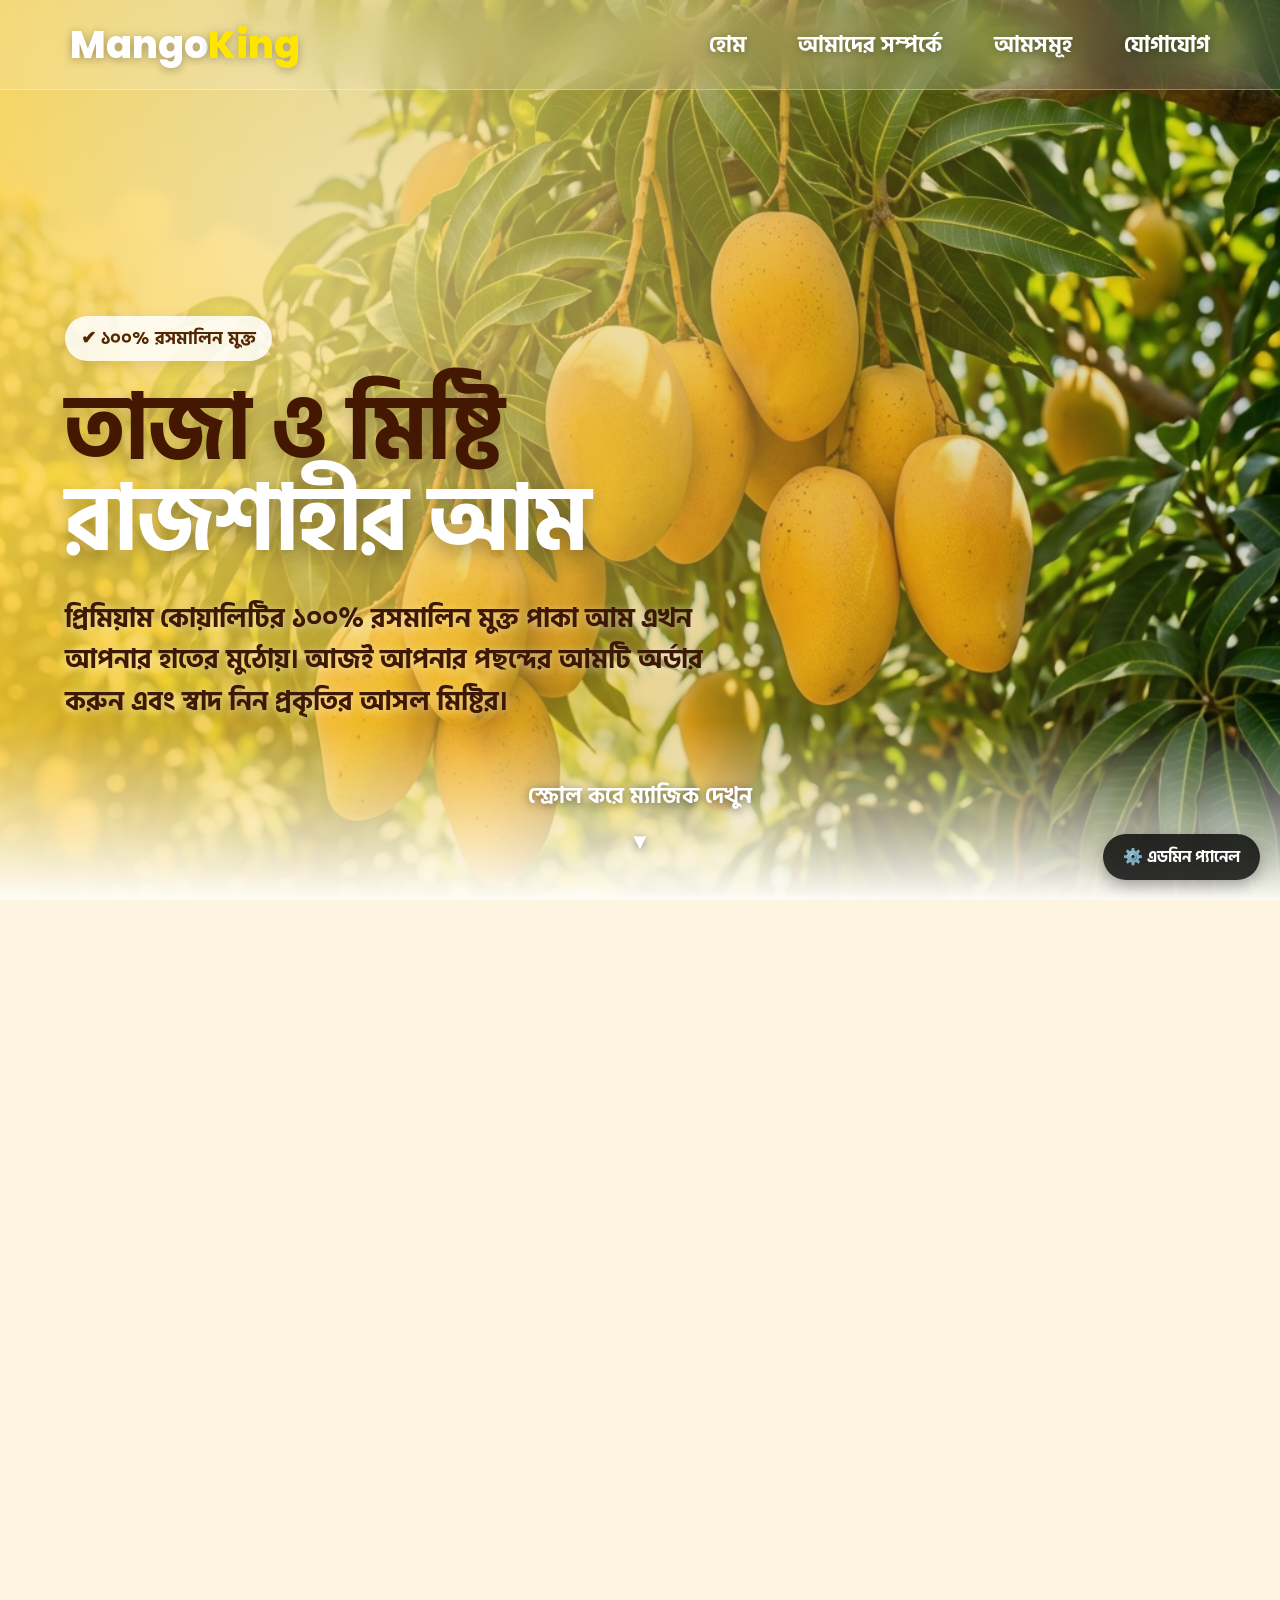
==== index.html @ f367fabc "Add files via upload" ====
<!DOCTYPE html>
<html lang="bn">
<head>
  <meta charset="UTF-8" />
  <meta name="viewport" content="width=device-width, initial-scale=1.0" />
  <title>MangoKing - Premium Magical Store</title>

  <link href="https://fonts.googleapis.com/css2?family=Hind+Siliguri:wght@500;700;800;900&family=Poppins:wght@700;800&display=swap" rel="stylesheet">

  <style>
    * {
      margin: 0;
      padding: 0;
      box-sizing: border-box;
    }

    /* MAGICAL MANGO CURSOR */
    html, body {
      font-family: "Hind Siliguri", sans-serif;
      background: #fdf5e0;
      color: #3a1505;
      scroll-snap-type: y mandatory;
      overflow-y: scroll;
      height: 100vh;
      scroll-behavior: smooth;
      cursor: url('data:image/svg+xml;utf8,<svg xmlns="http://www.w3.org/2000/svg" width="28" height="28" viewBox="0 0 64 64"><path fill="%23f4a909" stroke="%233d1805" stroke-width="2" d="M32 60c-15.5 0-28-12.5-28-28 0-15.5 12.5-28 28-28 15.5 0 28 12.5 28 28 0 15.5-12.5 28-28 28z"/></svg>') 14 14, auto;
    }

    ::-webkit-scrollbar { width: 0; }

    .snap-section {
      scroll-snap-align: start;
      height: 100vh;
      position: relative;
      overflow: hidden;
      width: 100%;
    }

    /* GLASSMORPHISM HEADER */
    header {
      height: 90px;
      background: rgba(255, 255, 255, 0.15);
      backdrop-filter: blur(20px);
      -webkit-backdrop-filter: blur(20px);
      border-bottom: 1px solid rgba(255, 255, 255, 0.3);
      display: flex;
      align-items: center;
      justify-content: space-between;
      padding: 0 70px;
      position: absolute;
      top: 0; left: 0; right: 0;
      z-index: 50;
      transition: all 0.3s ease;
    }

    header:active, header:hover {
      background: rgba(255, 255, 255, 0.4);
      box-shadow: 0 10px 30px rgba(0,0,0,0.1);
    }

    .logo {
      font-family: "Poppins", sans-serif;
      font-size: 38px;
      font-weight: 800;
      color: #fff;
      text-shadow: 0 2px 10px rgba(0,0,0,0.3);
    }

    .logo span { color: #ffe600; }

    nav { display: flex; gap: 52px; font-size: 22px; font-weight: 800; }
    nav a { color: #fff; text-decoration: none; text-shadow: 0 2px 8px rgba(0,0,0,0.3); transition: 0.3s; }
    nav a:hover { color: #ffe600; }

    /* FALLING LEAVES ANIMATION */
    #leaves-container {
      position: fixed;
      top: 0; left: 0; width: 100vw; height: 100vh;
      pointer-events: none;
      z-index: 9999;
      overflow: hidden;
    }

    .falling-leaf {
      position: absolute;
      top: -150px;
      background: url('data:image/svg+xml;utf8,<svg xmlns="http://www.w3.org/2000/svg" viewBox="0 0 100 300"><path fill="%232e7d32" d="M50 10 C 90 80 80 230 50 290 C 20 230 10 80 50 10 Z"/><path stroke="%231b5e20" stroke-width="4" fill="none" d="M50 10 Q 50 150 50 290"/></svg>') no-repeat center/contain;
      opacity: 0.7;
      animation: fall linear infinite;
    }

    @keyframes fall {
      0% { transform: translateY(-150px) rotate(-15deg) translateX(0); opacity: 0; }
      10% { opacity: 0.9; }
      90% { opacity: 0.9; }
      100% { transform: translateY(110vh) rotate(45deg) translateX(200px); opacity: 0; }
    }

    /* HERO SECTION */
    .hero {
      background: url("sharp_bg.png") center/cover no-repeat;
    }

    .hero::before {
      content: "";
      position: absolute;
      inset: 0;
      background: radial-gradient(circle at 25% 25%, rgba(255,255,255,.35), transparent 45%),
                  linear-gradient(90deg, rgba(255,206,52,.85), rgba(0,0,0,.15));
      z-index: 1;
    }

    .hero-content {
      position: absolute;
      top: 90px; 
      bottom: 0; left: 0; right: 0;
      z-index: 5;
      display: flex;
      align-items: center;
      padding: 0 65px;
    }

    .text-box {
      max-width: 760px;
      margin-top: 50px;
      opacity: 0;
      transform: translateY(30px);
      transition: all 1s ease-out;
    }

    .text-box.visible { opacity: 1; transform: translateY(0); }

    .eyebrow {
      display: inline-flex;
      align-items: center;
      gap: 10px;
      background: rgba(255, 255, 255, 0.85);
      padding: 8px 16px;
      border-radius: 40px;
      font-size: 18px;
      font-weight: 800;
      color: #552700;
      margin-bottom: 25px;
      box-shadow: 0 5px 15px rgba(0,0,0,0.1);
    }

    h1 {
      font-size: clamp(58px, 7vw, 108px);
      line-height: 1.02;
      font-weight: 900;
      letter-spacing: -2px;
      color: #431700;
      text-shadow: 0 8px 15px rgba(0,0,0,.18);
      margin-bottom: 30px;
    }

    h1 span {
      display: block;
      color: #fff;
      text-shadow: 0 8px 18px rgba(0,0,0,.3);
    }

    .desc {
      font-size: 27px;
      line-height: 1.55;
      font-weight: 800;
      color: #3d1805;
      max-width: 690px;
      text-shadow: 0 2px 8px rgba(255,255,255,.5);
    }

    .swipe-indicator {
      position: absolute;
      bottom: 40px;
      left: 50%;
      transform: translateX(-50%);
      font-size: 22px;
      font-weight: 900;
      color: #fff;
      display: flex;
      flex-direction: column;
      align-items: center;
      gap: 10px;
      z-index: 20;
      animation: bounce 2s infinite;
      text-shadow: 0 2px 10px rgba(0,0,0,0.5);
    }

    @keyframes bounce {
      0%, 100% { transform: translate(-50%, 0); }
      50% { transform: translate(-50%, 15px); }
    }

    .bottom-wave {
      position: absolute;
      left: 0; bottom: -2px; width: 100%; height: 180px;
      background: linear-gradient(180deg, transparent, #fffdf8);
      z-index: 6;
    }

    /* SECOND PAGE: MANGO COLLECTION SECTION */
    .mango-page {
      background: #fffdf8;
      background-image: radial-gradient(#ffdf80 1px, transparent 1px);
      background-size: 40px 40px;
      display: flex;
      flex-direction: column;
      align-items: center;
      justify-content: center;
      padding-top: 50px;
    }

    .section-title {
      font-size: 55px;
      font-weight: 900;
      color: #3d1805;
      margin-bottom: 80px;
      text-align: center;
      opacity: 0;
      transform: translateY(40px);
      transition: all 1s ease-out;
    }

    .section-title.visible { opacity: 1; transform: translateY(0); }
    .section-title span { color: #e06000; }

    .cartoon-row {
      display: flex;
      gap: 120px;
      flex-wrap: wrap;
      justify-content: center;
    }

    .cartoon-item {
      display: flex;
      flex-direction: column;
      align-items: center;
      position: relative;
      opacity: 0;
      transform: translateY(60px);
      transition: all 0.8s cubic-bezier(0.175, 0.885, 0.32, 1.275);
    }

    .cartoon-item.visible { opacity: 1; transform: translateY(0); }
    .cartoon-item:nth-child(1) { transition-delay: 0.2s; }
    .cartoon-item:nth-child(2) { transition-delay: 0.4s; }
    .cartoon-item:nth-child(3) { transition-delay: 0.6s; }

    .cartoon-item img {
      width: 250px;
      height: 250px;
      object-fit: contain;
      mix-blend-mode: multiply;
      cursor: pointer;
      transform-origin: bottom center;
      z-index: 5;
    }

    .cartoon-item img:hover, .cartoon-item img:active {
      animation: dance 0.6s ease-in-out infinite alternate;
    }

    @keyframes dance {
      0% { transform: scale(1) translateY(0) rotate(0deg); }
      33% { transform: scale(1.1, 0.9) translateY(10px) rotate(-10deg); }
      66% { transform: scale(0.9, 1.1) translateY(-15px) rotate(10deg); }
      100% { transform: scale(1.05, 0.95) translateY(0) rotate(-5deg); }
    }

    .shadow-oval {
      width: 140px;
      height: 18px;
      background: rgba(0,0,0,0.12);
      border-radius: 50%;
      margin-top: -30px;
      filter: blur(4px);
      margin-bottom: 40px; 
    }

    /* HANGING NAME TAG */
    .name-tag-wrapper {
      position: absolute;
      top: 20px; 
      left: 65%; 
      transform-origin: top center;
      animation: swingTag 4s ease-in-out infinite alternate;
      z-index: 10;
      display: flex;
      flex-direction: column;
      align-items: center;
      pointer-events: none;
    }
    
    .cartoon-item:nth-child(even) .name-tag-wrapper {
      animation: swingTag 5s ease-in-out infinite alternate-reverse;
    }

    .string {
      width: 4px;
      height: 60px; 
      background: linear-gradient(180deg, #d32f2f, #b71c1c); 
      box-shadow: 1px 1px 3px rgba(0,0,0,0.3);
      border-radius: 2px;
    }

    .name-tag {
      background: #fffdf5;
      padding: 6px 20px;
      border-radius: 8px;
      border: 2px solid #d32f2f; 
      font-size: 18px;
      font-weight: 900;
      color: #3d1805;
      box-shadow: 0 5px 15px rgba(0,0,0,0.25);
      margin-top: -5px; 
      position: relative;
    }

    .name-tag::before {
      content: "";
      position: absolute;
      top: 3px;
      left: 50%;
      transform: translateX(-50%);
      width: 6px; height: 6px;
      background: #d32f2f;
      border-radius: 50%;
    }

    @keyframes swingTag {
      0% { transform: rotate(-10deg); }
      100% { transform: rotate(10deg); }
    }

    .order-btn {
      background: linear-gradient(90deg, #4a1604, #661f06);
      color: #ffd431;
      padding: 16px 35px;
      border-radius: 50px;
      font-family: inherit;
      font-size: 20px;
      font-weight: 800;
      border: none;
      cursor: pointer;
      box-shadow: 0 12px 25px rgba(74, 22, 4, 0.3);
      transition: .3s cubic-bezier(0.175, 0.885, 0.32, 1.275);
      margin-top: 15px; 
      z-index: 10;
    }

    .order-btn:hover {
      transform: translateY(-8px) scale(1.05);
      box-shadow: 0 18px 35px rgba(74, 22, 4, 0.4);
    }

    /* THIRD PAGE: OUR STORY (PARALLAX) */
    .story-page {
      background: linear-gradient(rgba(0,0,0,0.7), rgba(0,0,0,0.85)), url('sharp_bg.png') center/cover no-repeat fixed; /* PARALLAX FIX */
      display: flex;
      align-items: center;
      justify-content: center;
      text-align: center;
      padding: 0 40px;
      color: #fff;
    }

    .story-content {
      max-width: 900px;
      opacity: 0;
      transform: translateY(50px);
      transition: all 1s ease-out;
    }

    .story-content.visible { opacity: 1; transform: translateY(0); }

    .story-content h2 {
      font-size: 60px;
      font-weight: 900;
      margin-bottom: 30px;
      text-shadow: 0 5px 15px rgba(0,0,0,0.5);
    }

    .story-content h2 span { color: #f4a909; }

    .story-content p {
      font-size: 26px;
      line-height: 1.7;
      margin-bottom: 50px;
      color: #f1f1f1;
    }

    .story-badges {
      display: flex;
      justify-content: center;
      gap: 30px;
      flex-wrap: wrap;
    }

    .s-badge {
      background: rgba(255,255,255,0.1);
      backdrop-filter: blur(10px);
      padding: 15px 30px;
      border-radius: 50px;
      border: 1px solid rgba(255,255,255,0.2);
      font-size: 20px;
      font-weight: 800;
      display: flex;
      align-items: center;
      gap: 10px;
      transition: 0.3s;
      cursor: default;
    }

    .s-badge:hover {
      background: rgba(244,169,9,0.3);
      transform: translateY(-5px);
    }

    /* DYNAMIC CHECKOUT MODAL */
    .checkout-modal {
      position: fixed;
      top: 0; left: 0; width: 100vw; height: 100vh;
      background: rgba(0,0,0,0.6);
      backdrop-filter: blur(8px);
      z-index: 100;
      display: flex;
      align-items: center;
      justify-content: center;
      opacity: 0;
      pointer-events: none;
      transition: all 0.4s ease;
    }

    .checkout-modal.active {
      opacity: 1;
      pointer-events: all;
    }

    .modal-content {
      width: 90%;
      max-width: 900px;
      height: 85vh;
      background: #fff;
      border-radius: 30px;
      overflow: hidden;
      display: flex;
      box-shadow: 0 25px 50px rgba(0,0,0,0.5);
      transform: translateY(50px) scale(0.95);
      transition: all 0.5s cubic-bezier(0.175, 0.885, 0.32, 1.275);
    }

    .checkout-modal.active .modal-content { transform: translateY(0) scale(1); }

    .modal-left {
      flex: 1;
      background: url("juicy_mango_bg.png") center/cover no-repeat;
      position: relative;
      display: flex;
      flex-direction: column;
      justify-content: flex-end;
      padding: 40px;
      color: #fff;
    }

    .modal-left::before {
      content: "";
      position: absolute;
      inset: 0;
      background: linear-gradient(0deg, rgba(0,0,0,0.8) 0%, rgba(0,0,0,0) 60%);
    }

    .modal-left h2 {
      position: relative;
      z-index: 2;
      font-size: 45px;
      font-weight: 900;
      margin-bottom: 10px;
      text-shadow: 0 5px 15px rgba(0,0,0,0.5);
    }
    
    .mango-type-label {
      position: relative;
      z-index: 2;
      font-size: 24px;
      font-weight: 800;
      color: #ffd431;
    }

    .modal-right {
      flex: 1.2;
      background: #fffaf0;
      padding: 40px;
      display: flex;
      flex-direction: column;
      overflow-y: auto;
    }

    .close-btn {
      position: absolute;
      top: 20px; right: 20px;
      font-size: 35px;
      cursor: pointer;
      color: #333;
      background: #fff;
      border-radius: 50%;
      width: 40px; height: 40px;
      display: flex; align-items: center; justify-content: center;
      box-shadow: 0 5px 15px rgba(0,0,0,0.1);
      z-index: 10;
    }

    .form-title { font-size: 28px; font-weight: 900; color: #4a1604; margin-bottom: 25px; }

    .package-grid { display: grid; grid-template-columns: repeat(3, 1fr); gap: 15px; margin-bottom: 30px; }

    .package-card {
      background: #fff; border: 2px solid #e0e0e0; border-radius: 15px;
      padding: 15px 10px; text-align: center; cursor: pointer; transition: all 0.3s ease;
    }

    .package-card img { width: 50px; height: 50px; object-fit: contain; margin-bottom: 10px; }
    .package-card h4 { font-size: 22px; font-weight: 900; color: #333; }
    .package-card.selected {
      border-color: #f4a909; background: #fffdf5; box-shadow: 0 8px 20px rgba(244, 169, 9, 0.2); transform: scale(1.05);
    }

    .input-group { margin-bottom: 20px; }
    .input-group label { display: block; font-size: 16px; font-weight: 700; color: #555; margin-bottom: 8px; }
    .input-group input, .input-group textarea {
      width: 100%; padding: 15px; border: 2px solid #e0e0e0; border-radius: 10px;
      font-family: inherit; font-size: 16px; transition: 0.3s; background: #fff;
    }
    .input-group input:focus, .input-group textarea:focus {
      outline: none; border-color: #f4a909; box-shadow: 0 0 0 4px rgba(244, 169, 9, 0.1);
    }

    .billing-section {
      background: #fff; padding: 20px; border-radius: 15px; margin-bottom: 25px; border: 1px dashed #d4a373;
    }
    .bill-row { display: flex; justify-content: space-between; font-size: 18px; font-weight: 700; color: #555; margin-bottom: 10px; }
    .bill-row.total { font-size: 24px; font-weight: 900; color: #d32f2f; border-top: 2px solid #eee; padding-top: 10px; margin-top: 10px; }

    .confirm-btn {
      background: linear-gradient(90deg, #f4a909, #ff5722); color: #fff; width: 100%; padding: 20px;
      border: none; border-radius: 12px; font-size: 24px; font-weight: 900; font-family: inherit;
      cursor: pointer; box-shadow: 0 15px 30px rgba(244, 169, 9, 0.3); transition: 0.3s;
    }
    .confirm-btn:hover { transform: translateY(-5px); box-shadow: 0 20px 40px rgba(244, 169, 9, 0.4); }

    .success-overlay {
      position: absolute; inset: 0; background: #fff; z-index: 50; display: flex; flex-direction: column;
      align-items: center; justify-content: center; opacity: 0; pointer-events: none; transition: 0.5s;
    }
    .success-overlay.active { opacity: 1; pointer-events: all; }
    .success-icon { font-size: 80px; color: #4caf50; margin-bottom: 20px; }

    /* Floating Admin Link */
    .admin-link {
      position: fixed; bottom: 20px; right: 20px; background: rgba(0,0,0,0.8); color: #fff;
      padding: 10px 20px; border-radius: 30px; text-decoration: none; font-weight: bold; z-index: 100;
      backdrop-filter: blur(5px); box-shadow: 0 5px 15px rgba(0,0,0,0.3);
    }
    .admin-link:hover { background: #f4a909; color: #333; }

    @media (max-width: 900px) {
      .modal-content { flex-direction: column; height: 95vh; overflow-y: auto; }
      .modal-left { flex: none; height: 250px; }
      .package-grid { grid-template-columns: repeat(3, 1fr); gap: 10px; }
      .package-card { padding: 10px 5px; }
      .package-card h4 { font-size: 18px; }
      .cartoon-row { gap: 60px; }
      .story-content h2 { font-size: 40px; }
      .story-content p { font-size: 18px; }
    }
  </style>
</head>

<body>
  
  <div id="leaves-container"></div>

  <!-- HERO SECTION -->
  <section class="hero snap-section">
    <header>
      <div class="logo">Mango<span>King</span></div>
      <nav>
        <a href="#">হোম</a>
        <a href="#">আমাদের সম্পর্কে</a>
        <a href="#">আমসমূহ</a>
        <a href="#">যোগাযোগ</a>
      </nav>
    </header>

    <div class="hero-content">
      <div class="text-box reveal-target">
        <div class="eyebrow">✔ ১০০% রসমালিন মুক্ত</div>
        <h1>
          তাজা ও মিষ্টি
          <span>রাজশাহীর আম</span>
        </h1>

        <p class="desc">
          প্রিমিয়াম কোয়ালিটির ১০০% রসমালিন মুক্ত পাকা আম
          এখন আপনার হাতের মুঠোয়। আজই আপনার পছন্দের
          আমটি অর্ডার করুন এবং স্বাদ নিন প্রকৃতির আসল মিষ্টির।
        </p>
      </div>
    </div>

    <div class="swipe-indicator">
      স্ক্রোল করে ম্যাজিক দেখুন
      <span>▼</span>
    </div>

    <div class="bottom-wave"></div>
  </section>

  <!-- SECOND PAGE: MANGO COLLECTION -->
  <section class="mango-page snap-section">
    <h2 class="section-title reveal-target">আমাদের <span>আম</span> কালেকশন</h2>

    <div class="cartoon-row">
      <!-- Item 1: Amrapali -->
      <div class="cartoon-item reveal-target">
        <img src="cartoon_amrapali.png" alt="Amrapali">
        <div class="shadow-oval"></div>
        <div class="name-tag-wrapper">
          <div class="string"></div>
          <div class="name-tag">আম রূপালি</div>
        </div>
        <button class="order-btn" onclick="openModal('আম রূপালি', 'cartoon_amrapali.png')">আমাকে অর্ডার করুন</button>
      </div>
      
      <!-- Item 2: Fazli -->
      <div class="cartoon-item reveal-target">
        <img src="cartoon_fazli.png" alt="Fazli">
        <div class="shadow-oval"></div>
        <div class="name-tag-wrapper">
          <div class="string"></div>
          <div class="name-tag">ফজলি</div>
        </div>
        <button class="order-btn" onclick="openModal('ফজলি', 'cartoon_fazli.png')">আমাকে অর্ডার করুন</button>
      </div>
      
      <!-- Item 3: Langra -->
      <div class="cartoon-item reveal-target">
        <img src="cartoon_langra.png" alt="Langra">
        <div class="shadow-oval"></div>
        <div class="name-tag-wrapper">
          <div class="string"></div>
          <div class="name-tag">ল্যাংড়া</div>
        </div>
        <button class="order-btn" onclick="openModal('ল্যাংড়া', 'cartoon_langra.png')">আমাকে অর্ডার করুন</button>
      </div>
    </div>
  </section>

  <!-- THIRD PAGE: STORY PARALLAX -->
  <section class="story-page snap-section">
    <div class="story-content reveal-target">
      <h2>রাজশাহীর <span>ঐতিহ্য</span></h2>
      <p>আমাদের প্রতিটি আম আসে সরাসরি রাজশাহীর সেরা বাগানগুলো থেকে। কোনো কেমিক্যাল বা ফরমালিন ছাড়াই সম্পূর্ণ প্রাকৃতিকভাবে পাকানো হয় আমাদের আম। আমরা বিশ্বাস করি গুণগত মানে, তাই আপনার কাছে পৌঁছে দেই প্রকৃতির আসল স্বাদ।</p>
      <div class="story-badges">
        <div class="s-badge"><span>🌿</span> ১০০% অর্গানিক</div>
        <div class="s-badge"><span>🚚</span> দ্রুত ডেলিভারি</div>
        <div class="s-badge"><span>⭐</span> প্রিমিয়াম কোয়ালিটি</div>
      </div>
    </div>
  </section>

  <!-- CHECKOUT MODAL -->
  <div class="checkout-modal" id="checkoutModal">
    <div class="modal-content">
      <div class="close-btn" onclick="closeModal()">✕</div>
      <div class="modal-left">
        <h2 id="modalMangoName">আম রূপালি</h2>
        <div class="mango-type-label">তাজা ও রসালো</div>
      </div>
      <div class="modal-right">
        <div class="form-title">অর্ডার কনফার্ম করুন</div>
        <div class="package-grid">
          <div class="package-card" onclick="selectPackage(2, this)">
            <img id="pkgImg2" src="cartoon_amrapali.png" alt="Mango">
            <h4>২ কেজি</h4>
          </div>
          <div class="package-card selected" onclick="selectPackage(5, this)">
            <img id="pkgImg5" src="cartoon_amrapali.png" alt="Mango">
            <h4>৫ কেজি</h4>
          </div>
          <div class="package-card" onclick="selectPackage(10, this)">
            <img id="pkgImg10" src="cartoon_amrapali.png" alt="Mango">
            <h4>১০ কেজি</h4>
          </div>
        </div>
        <div class="input-group">
          <label>আপনার নাম</label>
          <input type="text" id="custName" placeholder="মোঃ রহিম..." required>
        </div>
        <div class="input-group">
          <label>মোবাইল নম্বর</label>
          <input type="tel" id="custPhone" placeholder="017........" required>
        </div>
        <div class="input-group">
          <label>পূর্ণাঙ্গ ঠিকানা</label>
          <textarea id="custAddress" rows="2" placeholder="বাড়ি নং, রাস্তা, এলাকা..." required></textarea>
        </div>
        <div class="billing-section">
          <div class="bill-row">
            <span>আমের মূল্য (৩০০ টাকা/কেজি)</span>
            <span id="calcFormula">৫ কেজি x ৩০০</span>
          </div>
          <div class="bill-row">
            <span>ডেলিভারি চার্জ</span>
            <span>১০০ টাকা</span>
          </div>
          <div class="bill-row total">
            <span>সর্বমোট বিল</span>
            <span id="totalBill">১৬০০ টাকা</span>
          </div>
        </div>
        <button class="confirm-btn" onclick="submitOrder()">অর্ডার কনফার্ম করুন</button>
        <div class="success-overlay" id="successOverlay">
          <div class="success-icon">✔</div>
          <h2 style="color: #4caf50; margin-bottom: 10px;">অর্ডার সম্পন্ন হয়েছে!</h2>
          <p style="color: #666; font-size: 18px; text-align: center;">আপনার অর্ডারটি আমাদের এডমিন ড্যাশবোর্ডে চলে গেছে।<br>খুব জলদি আমরা কল করে কনফার্ম করবো।</p>
          <button class="btn btn-secondary" style="margin-top: 30px; font-size: 18px;" onclick="closeModal()">বন্ধ করুন</button>
        </div>
      </div>
    </div>
  </div>

  <a href="admin.html" class="admin-link">⚙️ এডমিন প্যানেল</a>

  <script>
    // SCROLL REVEAL MAGIC
    const observer = new IntersectionObserver((entries) => {
      entries.forEach(entry => {
        if(entry.isIntersecting) {
          entry.target.classList.add('visible');
        }
      });
    }, { threshold: 0.2 });
    document.querySelectorAll('.reveal-target').forEach(el => observer.observe(el));

    // FALLING LEAVES
    function spawnLeaf() {
      const container = document.getElementById('leaves-container');
      const leaf = document.createElement('div');
      leaf.classList.add('falling-leaf');
      leaf.style.left = Math.random() * 100 + 'vw';
      leaf.style.animationDuration = (Math.random() * 6 + 6) + 's';
      
      // Medium sized long mango leaf ratio
      const width = Math.random() * 15 + 25;
      leaf.style.width = width + 'px';
      leaf.style.height = (width * 3) + 'px';
      leaf.style.transform = `rotate(${Math.random() * 360}deg)`;
      
      container.appendChild(leaf);
      setTimeout(() => leaf.remove(), 12000);
    }
    setInterval(spawnLeaf, 1000);

    // CHECKOUT LOGIC
    let currentMango = '';
    let currentKg = 5;
    const pricePerKg = 300;
    const deliveryCharge = 100;
    let totalBillAmount = 1600;

    function openModal(mangoName, imgFile) {
      currentMango = mangoName;
      document.getElementById('modalMangoName').innerText = mangoName;
      document.getElementById('pkgImg2').src = imgFile;
      document.getElementById('pkgImg5').src = imgFile;
      document.getElementById('pkgImg10').src = imgFile;
      document.getElementById('successOverlay').classList.remove('active');
      document.getElementById('custName').value = '';
      document.getElementById('custPhone').value = '';
      document.getElementById('custAddress').value = '';
      selectPackage(5, document.querySelectorAll('.package-card')[1]);
      document.getElementById('checkoutModal').classList.add('active');
    }

    function closeModal() { document.getElementById('checkoutModal').classList.remove('active'); }

    function selectPackage(kg, element) {
      currentKg = kg;
      document.querySelectorAll('.package-card').forEach(card => card.classList.remove('selected'));
      element.classList.add('selected');
      const mangoPrice = kg * pricePerKg;
      totalBillAmount = mangoPrice + deliveryCharge;
      
      const kgStr = kg.toString().replace(/0/g,'০').replace(/1/g,'১').replace(/2/g,'২').replace(/5/g,'৫').replace(/10/g,'১০');
      document.getElementById('calcFormula').innerText = `${kgStr} কেজি x ৩00`;
      
      const totalStr = totalBillAmount.toString().replace(/0/g,'০').replace(/1/g,'১').replace(/2/g,'২').replace(/3/g,'৩').replace(/4/g,'৪').replace(/5/g,'৫').replace(/6/g,'৬').replace(/7/g,'৭').replace(/8/g,'৮').replace(/9/g,'৯');
      document.getElementById('totalBill').innerText = `${totalStr} টাকা`;
    }

    function submitOrder() {
      const name = document.getElementById('custName').value;
      const phone = document.getElementById('custPhone').value;
      const address = document.getElementById('custAddress').value;

      if(!name || !phone || !address) {
        alert("দয়া করে নাম, মোবাইল নম্বর এবং ঠিকানা পূরণ করুন।");
        return;
      }

      // SAVE TO LOCALSTORAGE (DATABASE MOCKUP)
      const newOrder = {
        id: 'ORD-' + Math.floor(Math.random() * 10000),
        mango: currentMango,
        package: currentKg + ' কেজি',
        price: totalBillAmount + ' টাকা',
        customer: name,
        phone: phone,
        address: address,
        time: new Date().toLocaleString('bn-BD')
      };

      let orders = JSON.parse(localStorage.getItem('mangoOrders')) || [];
      orders.unshift(newOrder); // Add to top
      localStorage.setItem('mangoOrders', JSON.stringify(orders));

      // Show Success Animation
      document.getElementById('successOverlay').classList.add('active');
    }
  </script>
</body>
</html>
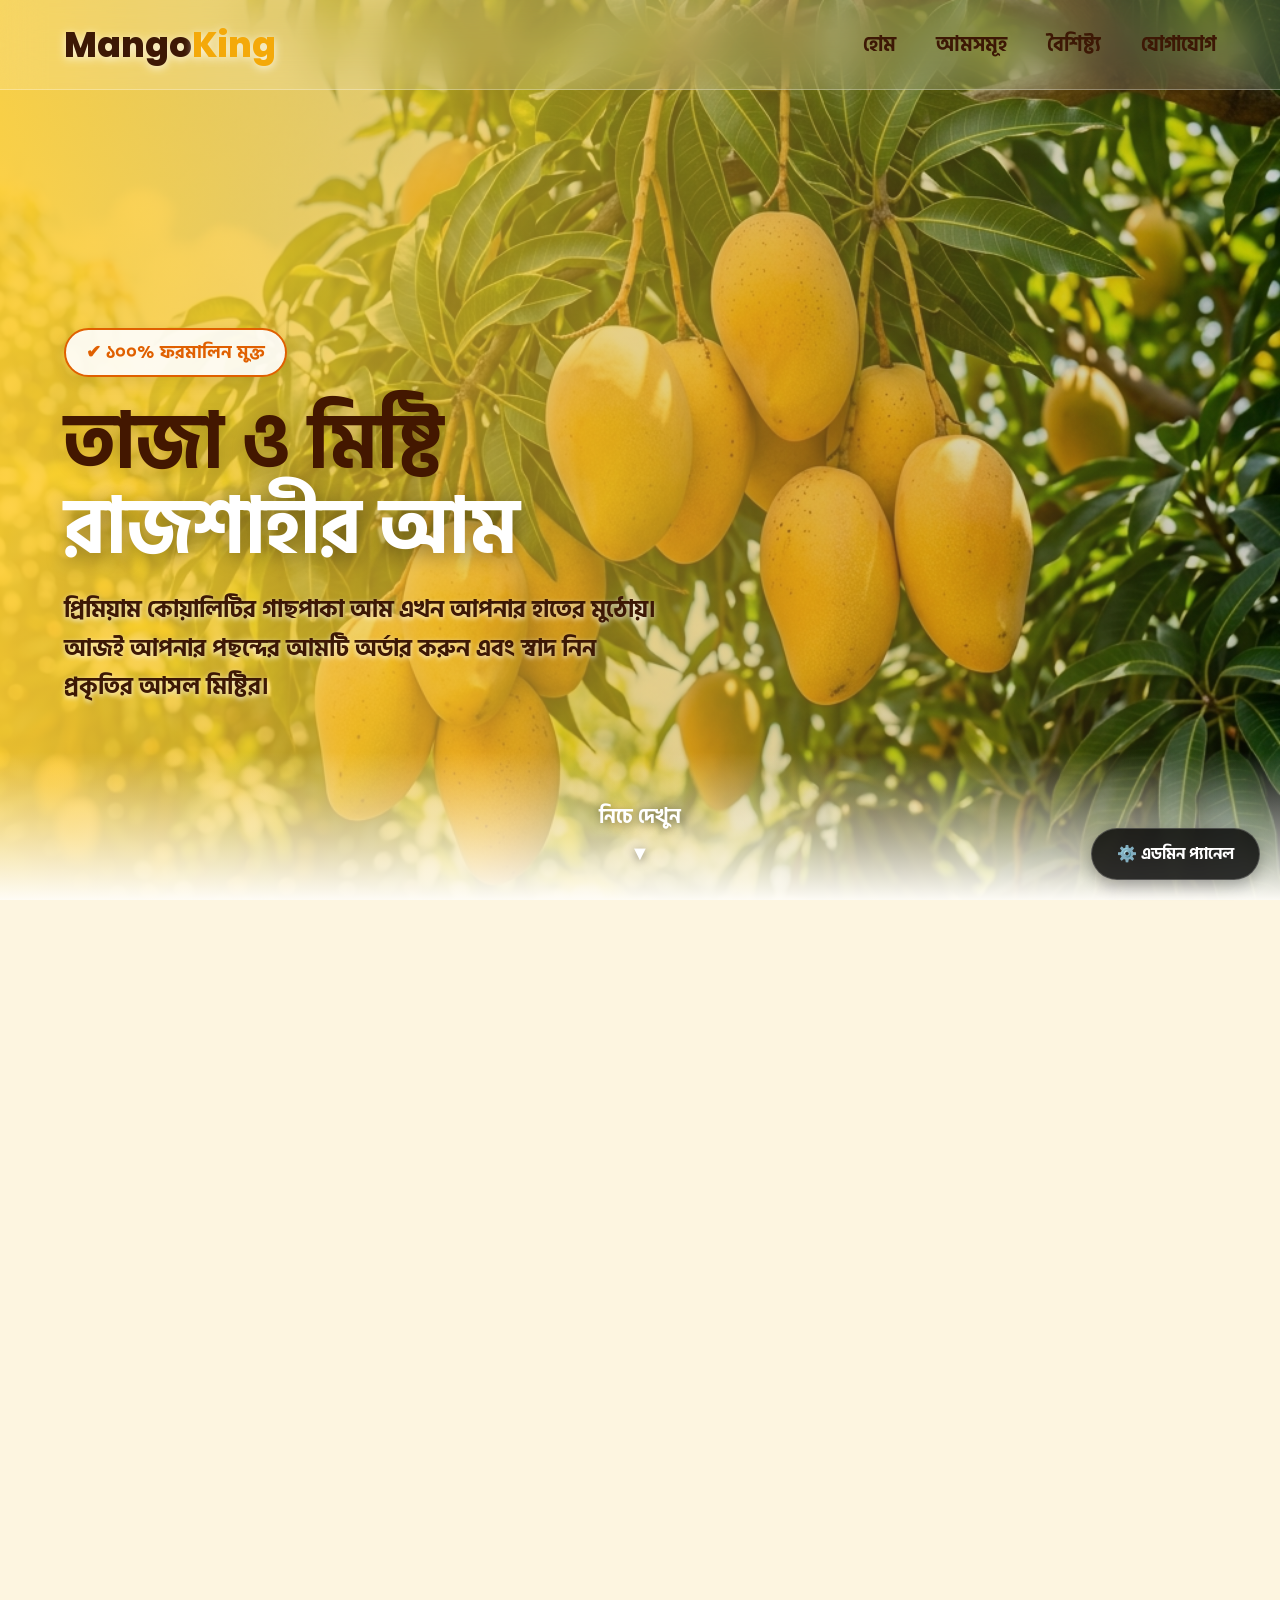
==== commit 3a963811: "Add files via upload" ====
--- a/index.html
+++ b/index.html
@@ -2,93 +2,53 @@
 <html lang="bn">
 <head>
   <meta charset="UTF-8" />
-  <meta name="viewport" content="width=device-width, initial-scale=1.0" />
+  <meta name="viewport" content="width=device-width, initial-scale=1.0, maximum-scale=1.0, user-scalable=no" />
   <title>MangoKing - Premium Magical Store</title>
 
   <link href="https://fonts.googleapis.com/css2?family=Hind+Siliguri:wght@500;700;800;900&family=Poppins:wght@700;800&display=swap" rel="stylesheet">
 
   <style>
-    * {
-      margin: 0;
-      padding: 0;
-      box-sizing: border-box;
-    }
+    * { margin: 0; padding: 0; box-sizing: border-box; }
 
     /* MAGICAL MANGO CURSOR */
     html, body {
-      font-family: "Hind Siliguri", sans-serif;
-      background: #fdf5e0;
-      color: #3a1505;
-      scroll-snap-type: y mandatory;
-      overflow-y: scroll;
-      height: 100vh;
-      scroll-behavior: smooth;
+      font-family: "Hind Siliguri", sans-serif; background: #fdf5e0; color: #3a1505;
+      scroll-snap-type: y mandatory; overflow-x: hidden; scroll-behavior: smooth; height: 100vh;
       cursor: url('data:image/svg+xml;utf8,<svg xmlns="http://www.w3.org/2000/svg" width="28" height="28" viewBox="0 0 64 64"><path fill="%23f4a909" stroke="%233d1805" stroke-width="2" d="M32 60c-15.5 0-28-12.5-28-28 0-15.5 12.5-28 28-28 15.5 0 28 12.5 28 28 0 15.5-12.5 28-28 28z"/></svg>') 14 14, auto;
     }
 
-    ::-webkit-scrollbar { width: 0; }
+    ::-webkit-scrollbar { width: 0; display: none; }
 
     .snap-section {
-      scroll-snap-align: start;
-      height: 100vh;
-      position: relative;
-      overflow: hidden;
-      width: 100%;
-    }
-
-    /* GLASSMORPHISM HEADER */
+      scroll-snap-align: start; min-height: 100vh; position: relative; width: 100%; display: flex; flex-direction: column; justify-content: center;
+    }
+
+    /* GLASSMORPHISM HEADER & MOBILE MENU */
     header {
-      height: 90px;
-      background: rgba(255, 255, 255, 0.15);
-      backdrop-filter: blur(20px);
-      -webkit-backdrop-filter: blur(20px);
-      border-bottom: 1px solid rgba(255, 255, 255, 0.3);
-      display: flex;
-      align-items: center;
-      justify-content: space-between;
-      padding: 0 70px;
-      position: absolute;
-      top: 0; left: 0; right: 0;
-      z-index: 50;
-      transition: all 0.3s ease;
-    }
-
-    header:active, header:hover {
-      background: rgba(255, 255, 255, 0.4);
-      box-shadow: 0 10px 30px rgba(0,0,0,0.1);
-    }
-
-    .logo {
-      font-family: "Poppins", sans-serif;
-      font-size: 38px;
-      font-weight: 800;
-      color: #fff;
-      text-shadow: 0 2px 10px rgba(0,0,0,0.3);
-    }
-
-    .logo span { color: #ffe600; }
-
-    nav { display: flex; gap: 52px; font-size: 22px; font-weight: 800; }
-    nav a { color: #fff; text-decoration: none; text-shadow: 0 2px 8px rgba(0,0,0,0.3); transition: 0.3s; }
-    nav a:hover { color: #ffe600; }
-
-    /* FALLING LEAVES ANIMATION */
-    #leaves-container {
-      position: fixed;
-      top: 0; left: 0; width: 100vw; height: 100vh;
-      pointer-events: none;
-      z-index: 9999;
-      overflow: hidden;
-    }
-
+      height: 90px; background: rgba(255, 255, 255, 0.15); backdrop-filter: blur(20px); -webkit-backdrop-filter: blur(20px);
+      border-bottom: 1px solid rgba(255, 255, 255, 0.3); display: flex; align-items: center; justify-content: space-between;
+      padding: 0 5%; position: fixed; top: 0; left: 0; right: 0; z-index: 1000; transition: all 0.3s ease;
+    }
+    header.scrolled { background: rgba(255, 255, 255, 0.85); box-shadow: 0 5px 20px rgba(0,0,0,0.1); }
+
+    .logo { font-family: "Poppins", sans-serif; font-size: 35px; font-weight: 800; color: #3d1805; text-shadow: 0 2px 10px rgba(255,255,255,0.8); z-index: 1001; }
+    .logo span { color: #f4a909; }
+
+    nav { display: flex; gap: 40px; font-size: 20px; font-weight: 800; }
+    nav a { color: #3d1805; text-decoration: none; transition: 0.3s; position: relative; }
+    nav a:hover { color: #e06000; }
+    nav a::after { content: ''; position: absolute; left: 0; bottom: -5px; width: 0; height: 3px; background: #e06000; transition: 0.3s; }
+    nav a:hover::after { width: 100%; }
+
+    .menu-btn { display: none; font-size: 35px; color: #3d1805; cursor: pointer; z-index: 1001; }
+
+    /* HIGHLY REALISTIC FALLING LEAVES */
+    #leaves-container { position: fixed; top: 0; left: 0; width: 100vw; height: 100vh; pointer-events: none; z-index: 999; overflow: hidden; }
     .falling-leaf {
-      position: absolute;
-      top: -150px;
-      background: url('data:image/svg+xml;utf8,<svg xmlns="http://www.w3.org/2000/svg" viewBox="0 0 100 300"><path fill="%232e7d32" d="M50 10 C 90 80 80 230 50 290 C 20 230 10 80 50 10 Z"/><path stroke="%231b5e20" stroke-width="4" fill="none" d="M50 10 Q 50 150 50 290"/></svg>') no-repeat center/contain;
-      opacity: 0.7;
-      animation: fall linear infinite;
-    }
-
+      position: absolute; top: -150px;
+      background: url('data:image/svg+xml;utf8,<svg xmlns="http://www.w3.org/2000/svg" viewBox="0 0 100 300"><defs><linearGradient id="g" x1="0%25" y1="0%25" x2="100%25" y2="100%25"><stop offset="0%25" stop-color="%2366bb6a"/><stop offset="50%25" stop-color="%232e7d32"/><stop offset="100%25" stop-color="%231b5e20"/></linearGradient></defs><path fill="url(%23g)" d="M50 10 C 90 80 80 230 50 290 C 20 230 10 80 50 10 Z"/><path stroke="%231b5e20" stroke-width="3" fill="none" d="M50 10 Q 50 150 50 290"/><path stroke="%234caf50" stroke-width="1.5" fill="none" opacity="0.6" d="M50 150 L75 100 M50 180 L70 140 M50 210 L65 180 M50 150 L25 100 M50 180 L30 140 M50 210 L35 180"/></svg>') no-repeat center/contain;
+      opacity: 0.8; animation: fall linear infinite; filter: drop-shadow(0 5px 10px rgba(0,0,0,0.2));
+    }
     @keyframes fall {
       0% { transform: translateY(-150px) rotate(-15deg) translateX(0); opacity: 0; }
       10% { opacity: 0.9; }
@@ -97,169 +57,44 @@
     }
 
     /* HERO SECTION */
-    .hero {
-      background: url("sharp_bg.png") center/cover no-repeat;
-    }
-
-    .hero::before {
-      content: "";
-      position: absolute;
-      inset: 0;
-      background: radial-gradient(circle at 25% 25%, rgba(255,255,255,.35), transparent 45%),
-                  linear-gradient(90deg, rgba(255,206,52,.85), rgba(0,0,0,.15));
-      z-index: 1;
-    }
-
-    .hero-content {
-      position: absolute;
-      top: 90px; 
-      bottom: 0; left: 0; right: 0;
-      z-index: 5;
-      display: flex;
-      align-items: center;
-      padding: 0 65px;
-    }
-
-    .text-box {
-      max-width: 760px;
-      margin-top: 50px;
-      opacity: 0;
-      transform: translateY(30px);
-      transition: all 1s ease-out;
-    }
-
+    .hero { background: url("sharp_bg.png") center/cover no-repeat; height: 100vh; align-items: flex-start; justify-content: center; padding-top: 15vh; }
+    .hero::before { content: ""; position: absolute; inset: 0; background: linear-gradient(90deg, rgba(255,206,52,.9), rgba(0,0,0,.2)); z-index: 1; }
+    .hero-content { position: relative; z-index: 5; padding: 0 5%; width: 100%; }
+
+    .text-box { max-width: 800px; opacity: 0; transform: translateY(30px); transition: all 1s ease-out; }
     .text-box.visible { opacity: 1; transform: translateY(0); }
 
     .eyebrow {
-      display: inline-flex;
-      align-items: center;
-      gap: 10px;
-      background: rgba(255, 255, 255, 0.85);
-      padding: 8px 16px;
-      border-radius: 40px;
-      font-size: 18px;
-      font-weight: 800;
-      color: #552700;
-      margin-bottom: 25px;
-      box-shadow: 0 5px 15px rgba(0,0,0,0.1);
-    }
-
-    h1 {
-      font-size: clamp(58px, 7vw, 108px);
-      line-height: 1.02;
-      font-weight: 900;
-      letter-spacing: -2px;
-      color: #431700;
-      text-shadow: 0 8px 15px rgba(0,0,0,.18);
-      margin-bottom: 30px;
-    }
-
-    h1 span {
-      display: block;
-      color: #fff;
-      text-shadow: 0 8px 18px rgba(0,0,0,.3);
-    }
-
-    .desc {
-      font-size: 27px;
-      line-height: 1.55;
-      font-weight: 800;
-      color: #3d1805;
-      max-width: 690px;
-      text-shadow: 0 2px 8px rgba(255,255,255,.5);
-    }
+      display: inline-flex; align-items: center; gap: 10px; background: rgba(255, 255, 255, 0.9);
+      padding: 8px 20px; border-radius: 40px; font-size: 18px; font-weight: 800; color: #e06000;
+      margin-bottom: 25px; box-shadow: 0 5px 15px rgba(0,0,0,0.1); border: 2px solid #e06000;
+    }
+
+    h1 { font-size: clamp(45px, 6vw, 95px); line-height: 1.1; font-weight: 900; letter-spacing: -1px; color: #431700; text-shadow: 0 5px 15px rgba(0,0,0,.15); margin-bottom: 20px; }
+    h1 span { display: block; color: #fff; text-shadow: 0 5px 20px rgba(0,0,0,.4); }
+
+    .desc { font-size: 24px; line-height: 1.6; font-weight: 800; color: #3d1805; max-width: 600px; text-shadow: 0 2px 5px rgba(255,255,255,.8); }
 
     .swipe-indicator {
-      position: absolute;
-      bottom: 40px;
-      left: 50%;
-      transform: translateX(-50%);
-      font-size: 22px;
-      font-weight: 900;
-      color: #fff;
-      display: flex;
-      flex-direction: column;
-      align-items: center;
-      gap: 10px;
-      z-index: 20;
-      animation: bounce 2s infinite;
-      text-shadow: 0 2px 10px rgba(0,0,0,0.5);
-    }
-
-    @keyframes bounce {
-      0%, 100% { transform: translate(-50%, 0); }
-      50% { transform: translate(-50%, 15px); }
-    }
-
-    .bottom-wave {
-      position: absolute;
-      left: 0; bottom: -2px; width: 100%; height: 180px;
-      background: linear-gradient(180deg, transparent, #fffdf8);
-      z-index: 6;
-    }
-
-    /* SECOND PAGE: MANGO COLLECTION SECTION */
-    .mango-page {
-      background: #fffdf8;
-      background-image: radial-gradient(#ffdf80 1px, transparent 1px);
-      background-size: 40px 40px;
-      display: flex;
-      flex-direction: column;
-      align-items: center;
-      justify-content: center;
-      padding-top: 50px;
-    }
-
-    .section-title {
-      font-size: 55px;
-      font-weight: 900;
-      color: #3d1805;
-      margin-bottom: 80px;
-      text-align: center;
-      opacity: 0;
-      transform: translateY(40px);
-      transition: all 1s ease-out;
-    }
-
+      position: absolute; bottom: 30px; left: 50%; transform: translateX(-50%); font-size: 20px; font-weight: 900;
+      color: #fff; display: flex; flex-direction: column; align-items: center; gap: 5px; z-index: 20; animation: bounce 2s infinite; text-shadow: 0 2px 10px rgba(0,0,0,0.5);
+    }
+    @keyframes bounce { 0%, 100% { transform: translate(-50%, 0); } 50% { transform: translate(-50%, 15px); } }
+    .bottom-wave { position: absolute; left: 0; bottom: -2px; width: 100%; height: 150px; background: linear-gradient(180deg, transparent, #fffdf8); z-index: 6; }
+
+    /* PAGE 2: MANGO COLLECTION (Horizontal Swipe on Mobile) */
+    .mango-page { background: #fffdf8; background-image: radial-gradient(#ffdf80 1px, transparent 1px); background-size: 40px 40px; padding: 100px 0; }
+    .section-title { font-size: 50px; font-weight: 900; color: #3d1805; margin-bottom: 60px; text-align: center; opacity: 0; transform: translateY(40px); transition: all 1s ease-out; }
     .section-title.visible { opacity: 1; transform: translateY(0); }
     .section-title span { color: #e06000; }
 
-    .cartoon-row {
-      display: flex;
-      gap: 120px;
-      flex-wrap: wrap;
-      justify-content: center;
-    }
-
-    .cartoon-item {
-      display: flex;
-      flex-direction: column;
-      align-items: center;
-      position: relative;
-      opacity: 0;
-      transform: translateY(60px);
-      transition: all 0.8s cubic-bezier(0.175, 0.885, 0.32, 1.275);
-    }
-
+    .cartoon-row { display: flex; justify-content: center; gap: 80px; width: 100%; }
+    .cartoon-item { display: flex; flex-direction: column; align-items: center; position: relative; opacity: 0; transform: translateY(60px); transition: all 0.8s cubic-bezier(0.175, 0.885, 0.32, 1.275); }
     .cartoon-item.visible { opacity: 1; transform: translateY(0); }
-    .cartoon-item:nth-child(1) { transition-delay: 0.2s; }
-    .cartoon-item:nth-child(2) { transition-delay: 0.4s; }
-    .cartoon-item:nth-child(3) { transition-delay: 0.6s; }
-
-    .cartoon-item img {
-      width: 250px;
-      height: 250px;
-      object-fit: contain;
-      mix-blend-mode: multiply;
-      cursor: pointer;
-      transform-origin: bottom center;
-      z-index: 5;
-    }
-
-    .cartoon-item img:hover, .cartoon-item img:active {
-      animation: dance 0.6s ease-in-out infinite alternate;
-    }
-
+    .cartoon-item:nth-child(1) { transition-delay: 0.1s; } .cartoon-item:nth-child(2) { transition-delay: 0.3s; } .cartoon-item:nth-child(3) { transition-delay: 0.5s; }
+
+    .cartoon-item img { width: 260px; height: 260px; object-fit: contain; mix-blend-mode: multiply; cursor: pointer; transform-origin: bottom center; z-index: 5; }
+    .cartoon-item img:hover { animation: dance 0.6s ease-in-out infinite alternate; }
     @keyframes dance {
       0% { transform: scale(1) translateY(0) rotate(0deg); }
       33% { transform: scale(1.1, 0.9) translateY(10px) rotate(-10deg); }
@@ -267,310 +102,194 @@
       100% { transform: scale(1.05, 0.95) translateY(0) rotate(-5deg); }
     }
 
-    .shadow-oval {
-      width: 140px;
-      height: 18px;
-      background: rgba(0,0,0,0.12);
-      border-radius: 50%;
-      margin-top: -30px;
-      filter: blur(4px);
-      margin-bottom: 40px; 
-    }
-
-    /* HANGING NAME TAG */
-    .name-tag-wrapper {
-      position: absolute;
-      top: 20px; 
-      left: 65%; 
-      transform-origin: top center;
-      animation: swingTag 4s ease-in-out infinite alternate;
-      z-index: 10;
-      display: flex;
-      flex-direction: column;
-      align-items: center;
-      pointer-events: none;
-    }
+    .shadow-oval { width: 150px; height: 20px; background: rgba(0,0,0,0.1); border-radius: 50%; margin-top: -30px; filter: blur(5px); margin-bottom: 30px; }
+
+    .name-tag-wrapper { position: absolute; top: 15px; left: 65%; transform-origin: top center; animation: swingTag 4s ease-in-out infinite alternate; z-index: 10; display: flex; flex-direction: column; align-items: center; pointer-events: none; }
+    .cartoon-item:nth-child(even) .name-tag-wrapper { animation: swingTag 5s ease-in-out infinite alternate-reverse; }
+    .string { width: 4px; height: 70px; background: linear-gradient(180deg, #d32f2f, #b71c1c); box-shadow: 1px 1px 3px rgba(0,0,0,0.3); border-radius: 2px; }
+    .name-tag { background: #fffdf5; padding: 8px 22px; border-radius: 8px; border: 2px solid #d32f2f; font-size: 20px; font-weight: 900; color: #3d1805; box-shadow: 0 5px 15px rgba(0,0,0,0.25); margin-top: -5px; position: relative; }
+    .name-tag::before { content: ""; position: absolute; top: 4px; left: 50%; transform: translateX(-50%); width: 8px; height: 8px; background: #d32f2f; border-radius: 50%; }
+    @keyframes swingTag { 0% { transform: rotate(-12deg); } 100% { transform: rotate(12deg); } }
+
+    .order-btn {
+      background: linear-gradient(90deg, #4a1604, #661f06); color: #ffd431; padding: 16px 40px; border-radius: 50px;
+      font-family: inherit; font-size: 22px; font-weight: 900; border: none; cursor: pointer;
+      box-shadow: 0 12px 25px rgba(74, 22, 4, 0.3); transition: .3s; margin-top: 20px; z-index: 10;
+    }
+    .order-btn:hover { transform: translateY(-8px) scale(1.05); box-shadow: 0 18px 35px rgba(74, 22, 4, 0.5); }
+
+    /* PAGE 3: FEATURES (Why Choose Us) */
+    .features-page { background: #fff; padding: 100px 5%; }
+    .features-grid { display: grid; grid-template-columns: repeat(auto-fit, minmax(280px, 1fr)); gap: 30px; max-width: 1200px; margin: 0 auto; }
+    .feature-card {
+      background: #fffdf8; border: 2px solid #ffeeba; border-radius: 20px; padding: 40px 30px; text-align: center;
+      transition: all 0.4s ease; opacity: 0; transform: translateY(40px); box-shadow: 0 10px 30px rgba(0,0,0,0.05);
+    }
+    .feature-card.visible { opacity: 1; transform: translateY(0); }
+    .feature-card:hover { transform: translateY(-15px); box-shadow: 0 20px 40px rgba(244, 169, 9, 0.2); border-color: #f4a909; }
+    .f-icon { font-size: 60px; margin-bottom: 20px; display: inline-block; animation: floatIcon 3s infinite ease-in-out alternate; }
+    @keyframes floatIcon { 0% { transform: translateY(0); } 100% { transform: translateY(-10px); } }
+    .feature-card h3 { font-size: 26px; color: #3d1805; margin-bottom: 15px; font-weight: 900; }
+    .feature-card p { font-size: 18px; color: #555; line-height: 1.6; }
+
+    /* PAGE 4: TESTIMONIALS (Marquee) */
+    .testi-page { background: #fdf5e0; padding: 100px 0; overflow: hidden; position: relative; }
+    .marquee-container { display: flex; width: max-content; animation: scrollMarquee 25s linear infinite; gap: 30px; padding: 20px 0; }
+    .marquee-container:hover { animation-play-state: paused; }
+    .testi-card { background: #fff; width: 400px; padding: 30px; border-radius: 20px; box-shadow: 0 10px 30px rgba(0,0,0,0.08); border-left: 5px solid #f4a909; }
+    .stars { color: #f4a909; font-size: 22px; margin-bottom: 15px; }
+    .testi-text { font-size: 20px; color: #444; font-style: italic; margin-bottom: 20px; line-height: 1.5; }
+    .customer { font-weight: 900; color: #3d1805; font-size: 18px; }
+    @keyframes scrollMarquee { 0% { transform: translateX(0); } 100% { transform: translateX(-50%); } }
+
+    /* PAGE 5: STORY PARALLAX */
+    .story-page {
+      background: linear-gradient(rgba(0,0,0,0.7), rgba(0,0,0,0.85)), url('sharp_bg.png') center/cover no-repeat fixed;
+      padding: 120px 5%; color: #fff; text-align: center;
+    }
+    .story-content { max-width: 900px; margin: 0 auto; opacity: 0; transform: translateY(50px); transition: all 1s ease-out; }
+    .story-content.visible { opacity: 1; transform: translateY(0); }
+    .story-content h2 { font-size: 55px; font-weight: 900; margin-bottom: 30px; }
+    .story-content h2 span { color: #f4a909; }
+    .story-content p { font-size: 24px; line-height: 1.8; margin-bottom: 50px; color: #f1f1f1; }
     
-    .cartoon-item:nth-child(even) .name-tag-wrapper {
-      animation: swingTag 5s ease-in-out infinite alternate-reverse;
-    }
-
-    .string {
-      width: 4px;
-      height: 60px; 
-      background: linear-gradient(180deg, #d32f2f, #b71c1c); 
-      box-shadow: 1px 1px 3px rgba(0,0,0,0.3);
-      border-radius: 2px;
-    }
-
-    .name-tag {
-      background: #fffdf5;
-      padding: 6px 20px;
-      border-radius: 8px;
-      border: 2px solid #d32f2f; 
-      font-size: 18px;
-      font-weight: 900;
-      color: #3d1805;
-      box-shadow: 0 5px 15px rgba(0,0,0,0.25);
-      margin-top: -5px; 
-      position: relative;
-    }
-
-    .name-tag::before {
-      content: "";
-      position: absolute;
-      top: 3px;
-      left: 50%;
-      transform: translateX(-50%);
-      width: 6px; height: 6px;
-      background: #d32f2f;
-      border-radius: 50%;
-    }
-
-    @keyframes swingTag {
-      0% { transform: rotate(-10deg); }
-      100% { transform: rotate(10deg); }
-    }
-
-    .order-btn {
-      background: linear-gradient(90deg, #4a1604, #661f06);
-      color: #ffd431;
-      padding: 16px 35px;
-      border-radius: 50px;
-      font-family: inherit;
-      font-size: 20px;
-      font-weight: 800;
-      border: none;
-      cursor: pointer;
-      box-shadow: 0 12px 25px rgba(74, 22, 4, 0.3);
-      transition: .3s cubic-bezier(0.175, 0.885, 0.32, 1.275);
-      margin-top: 15px; 
-      z-index: 10;
-    }
-
-    .order-btn:hover {
-      transform: translateY(-8px) scale(1.05);
-      box-shadow: 0 18px 35px rgba(74, 22, 4, 0.4);
-    }
-
-    /* THIRD PAGE: OUR STORY (PARALLAX) */
-    .story-page {
-      background: linear-gradient(rgba(0,0,0,0.7), rgba(0,0,0,0.85)), url('sharp_bg.png') center/cover no-repeat fixed; /* PARALLAX FIX */
-      display: flex;
-      align-items: center;
-      justify-content: center;
-      text-align: center;
-      padding: 0 40px;
-      color: #fff;
-    }
-
-    .story-content {
-      max-width: 900px;
-      opacity: 0;
-      transform: translateY(50px);
-      transition: all 1s ease-out;
-    }
-
-    .story-content.visible { opacity: 1; transform: translateY(0); }
-
-    .story-content h2 {
-      font-size: 60px;
-      font-weight: 900;
-      margin-bottom: 30px;
-      text-shadow: 0 5px 15px rgba(0,0,0,0.5);
-    }
-
-    .story-content h2 span { color: #f4a909; }
-
-    .story-content p {
-      font-size: 26px;
-      line-height: 1.7;
-      margin-bottom: 50px;
-      color: #f1f1f1;
-    }
-
-    .story-badges {
-      display: flex;
-      justify-content: center;
-      gap: 30px;
-      flex-wrap: wrap;
-    }
-
-    .s-badge {
-      background: rgba(255,255,255,0.1);
-      backdrop-filter: blur(10px);
-      padding: 15px 30px;
-      border-radius: 50px;
-      border: 1px solid rgba(255,255,255,0.2);
-      font-size: 20px;
-      font-weight: 800;
-      display: flex;
-      align-items: center;
-      gap: 10px;
-      transition: 0.3s;
-      cursor: default;
-    }
-
-    .s-badge:hover {
-      background: rgba(244,169,9,0.3);
-      transform: translateY(-5px);
-    }
+    .story-badges { display: flex; justify-content: center; gap: 20px; flex-wrap: wrap; }
+    .s-badge { background: rgba(255,255,255,0.1); backdrop-filter: blur(10px); padding: 15px 30px; border-radius: 50px; border: 1px solid rgba(255,255,255,0.2); font-size: 20px; font-weight: 800; display: flex; align-items: center; gap: 10px; }
+
+    /* FOOTER SECTION */
+    footer { background: #1a0a00; color: #fff; padding: 80px 5% 40px; position: relative; overflow: hidden; }
+    footer::before { content: ""; position: absolute; top: -50px; left: -50px; width: 200px; height: 200px; background: #f4a909; filter: blur(100px); opacity: 0.2; }
+    .footer-grid { display: grid; grid-template-columns: repeat(auto-fit, minmax(250px, 1fr)); gap: 50px; max-width: 1200px; margin: 0 auto; margin-bottom: 50px; }
+    .footer-col h3 { font-size: 28px; font-family: "Poppins", sans-serif; color: #f4a909; margin-bottom: 25px; font-weight: 900; }
+    .footer-col p { font-size: 18px; line-height: 1.8; color: #bbb; margin-bottom: 15px; display: flex; align-items: flex-start; gap: 10px; }
+    .footer-col a { color: #bbb; text-decoration: none; transition: 0.3s; display: block; margin-bottom: 10px; font-size: 18px; }
+    .footer-col a:hover { color: #f4a909; padding-left: 10px; }
+    .footer-bottom { text-align: center; padding-top: 30px; border-top: 1px solid rgba(255,255,255,0.1); color: #777; font-size: 16px; }
 
     /* DYNAMIC CHECKOUT MODAL */
-    .checkout-modal {
-      position: fixed;
-      top: 0; left: 0; width: 100vw; height: 100vh;
-      background: rgba(0,0,0,0.6);
-      backdrop-filter: blur(8px);
-      z-index: 100;
-      display: flex;
-      align-items: center;
-      justify-content: center;
-      opacity: 0;
-      pointer-events: none;
-      transition: all 0.4s ease;
-    }
-
-    .checkout-modal.active {
-      opacity: 1;
-      pointer-events: all;
-    }
-
-    .modal-content {
-      width: 90%;
-      max-width: 900px;
-      height: 85vh;
-      background: #fff;
-      border-radius: 30px;
-      overflow: hidden;
-      display: flex;
-      box-shadow: 0 25px 50px rgba(0,0,0,0.5);
-      transform: translateY(50px) scale(0.95);
-      transition: all 0.5s cubic-bezier(0.175, 0.885, 0.32, 1.275);
-    }
-
+    .checkout-modal { position: fixed; inset: 0; background: rgba(0,0,0,0.7); backdrop-filter: blur(10px); z-index: 2000; display: flex; align-items: center; justify-content: center; opacity: 0; pointer-events: none; transition: 0.4s; padding: 20px; }
+    .checkout-modal.active { opacity: 1; pointer-events: all; }
+    .modal-content { width: 100%; max-width: 1000px; height: 90vh; background: #fff; border-radius: 30px; overflow: hidden; display: flex; box-shadow: 0 25px 50px rgba(0,0,0,0.5); transform: translateY(50px) scale(0.95); transition: 0.5s cubic-bezier(0.175, 0.885, 0.32, 1.275); }
     .checkout-modal.active .modal-content { transform: translateY(0) scale(1); }
-
-    .modal-left {
-      flex: 1;
-      background: url("juicy_mango_bg.png") center/cover no-repeat;
-      position: relative;
-      display: flex;
-      flex-direction: column;
-      justify-content: flex-end;
-      padding: 40px;
-      color: #fff;
-    }
-
-    .modal-left::before {
-      content: "";
-      position: absolute;
-      inset: 0;
-      background: linear-gradient(0deg, rgba(0,0,0,0.8) 0%, rgba(0,0,0,0) 60%);
-    }
-
-    .modal-left h2 {
-      position: relative;
-      z-index: 2;
-      font-size: 45px;
-      font-weight: 900;
-      margin-bottom: 10px;
-      text-shadow: 0 5px 15px rgba(0,0,0,0.5);
-    }
     
-    .mango-type-label {
-      position: relative;
-      z-index: 2;
-      font-size: 24px;
-      font-weight: 800;
-      color: #ffd431;
-    }
-
-    .modal-right {
-      flex: 1.2;
-      background: #fffaf0;
-      padding: 40px;
-      display: flex;
-      flex-direction: column;
-      overflow-y: auto;
-    }
-
-    .close-btn {
-      position: absolute;
-      top: 20px; right: 20px;
-      font-size: 35px;
-      cursor: pointer;
-      color: #333;
-      background: #fff;
-      border-radius: 50%;
-      width: 40px; height: 40px;
-      display: flex; align-items: center; justify-content: center;
-      box-shadow: 0 5px 15px rgba(0,0,0,0.1);
-      z-index: 10;
-    }
-
-    .form-title { font-size: 28px; font-weight: 900; color: #4a1604; margin-bottom: 25px; }
-
+    .modal-left { flex: 1; background: url("juicy_mango_bg.png") center/cover no-repeat; position: relative; display: flex; flex-direction: column; justify-content: flex-end; padding: 50px; color: #fff; }
+    .modal-left::before { content: ""; position: absolute; inset: 0; background: linear-gradient(0deg, rgba(0,0,0,0.9) 0%, rgba(0,0,0,0) 60%); }
+    .modal-left h2 { position: relative; z-index: 2; font-size: 55px; font-weight: 900; text-shadow: 0 5px 15px rgba(0,0,0,0.5); margin-bottom: 10px; }
+    .mango-type-label { position: relative; z-index: 2; font-size: 26px; font-weight: 800; color: #ffd431; }
+
+    .modal-right { flex: 1.2; background: #fffaf0; padding: 40px 50px; display: flex; flex-direction: column; overflow-y: auto; position: relative; }
+    .close-btn { position: absolute; top: 20px; right: 20px; font-size: 30px; cursor: pointer; color: #555; background: #eee; border-radius: 50%; width: 45px; height: 45px; display: flex; align-items: center; justify-content: center; z-index: 10; transition: 0.3s; }
+    .close-btn:hover { background: #ff5722; color: #fff; transform: rotate(90deg); }
+
+    .form-title { font-size: 32px; font-weight: 900; color: #4a1604; margin-bottom: 25px; }
     .package-grid { display: grid; grid-template-columns: repeat(3, 1fr); gap: 15px; margin-bottom: 30px; }
-
-    .package-card {
-      background: #fff; border: 2px solid #e0e0e0; border-radius: 15px;
-      padding: 15px 10px; text-align: center; cursor: pointer; transition: all 0.3s ease;
-    }
-
-    .package-card img { width: 50px; height: 50px; object-fit: contain; margin-bottom: 10px; }
-    .package-card h4 { font-size: 22px; font-weight: 900; color: #333; }
-    .package-card.selected {
-      border-color: #f4a909; background: #fffdf5; box-shadow: 0 8px 20px rgba(244, 169, 9, 0.2); transform: scale(1.05);
-    }
+    .package-card { background: #fff; border: 2px solid #e0e0e0; border-radius: 15px; padding: 15px 10px; text-align: center; cursor: pointer; transition: 0.3s; }
+    .package-card img { width: 60px; height: 60px; object-fit: contain; margin-bottom: 10px; }
+    .package-card h4 { font-size: 24px; font-weight: 900; color: #333; }
+    .package-card.selected { border-color: #f4a909; background: #fffdf5; box-shadow: 0 8px 20px rgba(244, 169, 9, 0.2); transform: translateY(-5px); }
 
     .input-group { margin-bottom: 20px; }
-    .input-group label { display: block; font-size: 16px; font-weight: 700; color: #555; margin-bottom: 8px; }
-    .input-group input, .input-group textarea {
-      width: 100%; padding: 15px; border: 2px solid #e0e0e0; border-radius: 10px;
-      font-family: inherit; font-size: 16px; transition: 0.3s; background: #fff;
-    }
-    .input-group input:focus, .input-group textarea:focus {
-      outline: none; border-color: #f4a909; box-shadow: 0 0 0 4px rgba(244, 169, 9, 0.1);
-    }
-
-    .billing-section {
-      background: #fff; padding: 20px; border-radius: 15px; margin-bottom: 25px; border: 1px dashed #d4a373;
-    }
-    .bill-row { display: flex; justify-content: space-between; font-size: 18px; font-weight: 700; color: #555; margin-bottom: 10px; }
-    .bill-row.total { font-size: 24px; font-weight: 900; color: #d32f2f; border-top: 2px solid #eee; padding-top: 10px; margin-top: 10px; }
-
-    .confirm-btn {
-      background: linear-gradient(90deg, #f4a909, #ff5722); color: #fff; width: 100%; padding: 20px;
-      border: none; border-radius: 12px; font-size: 24px; font-weight: 900; font-family: inherit;
-      cursor: pointer; box-shadow: 0 15px 30px rgba(244, 169, 9, 0.3); transition: 0.3s;
-    }
-    .confirm-btn:hover { transform: translateY(-5px); box-shadow: 0 20px 40px rgba(244, 169, 9, 0.4); }
-
-    .success-overlay {
-      position: absolute; inset: 0; background: #fff; z-index: 50; display: flex; flex-direction: column;
-      align-items: center; justify-content: center; opacity: 0; pointer-events: none; transition: 0.5s;
-    }
+    .input-group label { display: block; font-size: 18px; font-weight: 800; color: #555; margin-bottom: 8px; }
+    .input-group input, .input-group textarea { width: 100%; padding: 18px; border: 2px solid #e0e0e0; border-radius: 12px; font-family: inherit; font-size: 18px; transition: 0.3s; background: #fff; }
+    .input-group input:focus, .input-group textarea:focus { outline: none; border-color: #f4a909; box-shadow: 0 0 0 5px rgba(244, 169, 9, 0.1); }
+
+    .billing-section { background: #fff; padding: 25px; border-radius: 15px; margin-bottom: 25px; border: 2px dashed #d4a373; }
+    .bill-row { display: flex; justify-content: space-between; font-size: 20px; font-weight: 700; color: #555; margin-bottom: 12px; }
+    .bill-row.total { font-size: 28px; font-weight: 900; color: #d32f2f; border-top: 2px solid #eee; padding-top: 15px; margin-top: 15px; }
+
+    .confirm-btn { background: linear-gradient(90deg, #f4a909, #ff5722); color: #fff; width: 100%; padding: 22px; border: none; border-radius: 15px; font-size: 26px; font-weight: 900; font-family: inherit; cursor: pointer; box-shadow: 0 15px 30px rgba(244, 169, 9, 0.3); transition: 0.3s; }
+    .confirm-btn:hover { transform: translateY(-5px); box-shadow: 0 20px 40px rgba(244, 169, 9, 0.5); }
+
+    /* Success Screen */
+    .success-overlay { position: absolute; inset: 0; background: #fff; z-index: 50; display: flex; flex-direction: column; align-items: center; justify-content: center; opacity: 0; pointer-events: none; transition: 0.5s; text-align: center; padding: 30px; }
     .success-overlay.active { opacity: 1; pointer-events: all; }
-    .success-icon { font-size: 80px; color: #4caf50; margin-bottom: 20px; }
-
-    /* Floating Admin Link */
-    .admin-link {
-      position: fixed; bottom: 20px; right: 20px; background: rgba(0,0,0,0.8); color: #fff;
-      padding: 10px 20px; border-radius: 30px; text-decoration: none; font-weight: bold; z-index: 100;
-      backdrop-filter: blur(5px); box-shadow: 0 5px 15px rgba(0,0,0,0.3);
-    }
-    .admin-link:hover { background: #f4a909; color: #333; }
-
+    .success-icon { font-size: 100px; color: #4caf50; margin-bottom: 20px; animation: popIn 0.6s cubic-bezier(0.175, 0.885, 0.32, 1.275); }
+    @keyframes popIn { 0% { transform: scale(0); } 100% { transform: scale(1); } }
+
+    .admin-link { position: fixed; bottom: 20px; right: 20px; background: rgba(0,0,0,0.8); color: #fff; padding: 12px 25px; border-radius: 30px; text-decoration: none; font-weight: bold; z-index: 100; backdrop-filter: blur(5px); box-shadow: 0 5px 15px rgba(0,0,0,0.3); transition: 0.3s; border: 1px solid rgba(255,255,255,0.2); }
+    .admin-link:hover { background: #f4a909; color: #333; transform: translateY(-5px); }
+
+    /* =========================================================
+       📱 ULTIMATE MOBILE RESPONSIVENESS OVERHAUL
+       ========================================================= */
     @media (max-width: 900px) {
-      .modal-content { flex-direction: column; height: 95vh; overflow-y: auto; }
-      .modal-left { flex: none; height: 250px; }
-      .package-grid { grid-template-columns: repeat(3, 1fr); gap: 10px; }
+      /* Disable rigid snapping so things can scroll naturally */
+      html, body { scroll-snap-type: none; overflow-y: auto; }
+      .snap-section { min-height: auto; padding: 80px 0; scroll-snap-align: none; }
+      .hero { height: 100vh; padding-top: 100px; } /* Hero remains full screen */
+
+      /* Header & Hamburger */
+      header { padding: 0 20px; height: 80px; background: rgba(255,255,255,0.9); }
+      .menu-btn { display: block; }
+      nav {
+        position: fixed; top: 0; right: -100%; width: 280px; height: 100vh;
+        background: rgba(255,255,255,0.95); backdrop-filter: blur(20px);
+        flex-direction: column; align-items: flex-start; padding: 100px 40px;
+        box-shadow: -10px 0 30px rgba(0,0,0,0.1); transition: 0.4s ease;
+      }
+      nav.active { right: 0; }
+      nav a { font-size: 26px; border-bottom: 1px solid #eee; width: 100%; padding-bottom: 15px; }
+
+      /* Hero Text */
+      .eyebrow { font-size: 14px; padding: 6px 15px; margin-bottom: 15px; }
+      h1 { font-size: 45px; letter-spacing: 0; }
+      .desc { font-size: 18px; }
+
+      /* Horizontal Swipable Mango Carousel */
+      .section-title { font-size: 38px; margin-bottom: 40px; padding: 0 20px; }
+      .mango-page { padding: 60px 0; }
+      .cartoon-row {
+        justify-content: flex-start; gap: 0; padding: 0;
+        overflow-x: auto; scroll-snap-type: x mandatory; /* The Magic Swipe */
+        scroll-behavior: smooth; -webkit-overflow-scrolling: touch;
+      }
+      .cartoon-row::-webkit-scrollbar { display: none; }
+      .cartoon-item {
+        min-width: 100vw; /* Take full screen width */
+        scroll-snap-align: center; padding-top: 40px;
+      }
+      .cartoon-item img { width: 220px; height: 220px; }
+      .name-tag-wrapper { top: 30px; left: 60%; }
+      .order-btn { font-size: 20px; padding: 15px 35px; }
+
+      /* Features & Testimonials */
+      .features-page { padding: 60px 20px; }
+      .testi-page { padding: 60px 0; }
+      .testi-card { width: 300px; padding: 20px; }
+      
+      /* Story Badges */
+      .story-content h2 { font-size: 40px; }
+      .story-content p { font-size: 18px; }
+      .story-badges { gap: 15px; }
+      .s-badge { font-size: 16px; padding: 10px 20px; }
+
+      /* Footer */
+      footer { padding: 60px 20px 30px; }
+      .footer-col h3 { font-size: 24px; }
+      .footer-col p { font-size: 16px; }
+
+      /* Checkout Modal - Removing the squeeze (চিপা) feeling */
+      .modal-content { flex-direction: column; height: 95vh; border-radius: 20px; overflow-y: auto; }
+      .modal-left { flex: none; height: 200px; padding: 30px 20px; }
+      .modal-left h2 { font-size: 38px; }
+      .modal-left::before { background: linear-gradient(0deg, rgba(0,0,0,0.8) 0%, rgba(0,0,0,0.2) 100%); }
+      
+      .modal-right { padding: 25px 20px; }
+      .form-title { font-size: 26px; text-align: center; margin-bottom: 20px; }
+      .package-grid { gap: 10px; }
       .package-card { padding: 10px 5px; }
       .package-card h4 { font-size: 18px; }
-      .cartoon-row { gap: 60px; }
-      .story-content h2 { font-size: 40px; }
-      .story-content p { font-size: 18px; }
+      .package-card img { width: 45px; height: 45px; }
+      
+      .input-group label { font-size: 16px; }
+      .input-group input, .input-group textarea { padding: 15px; font-size: 16px; border-radius: 10px; }
+      
+      .billing-section { padding: 15px; border-radius: 10px; }
+      .bill-row { font-size: 16px; }
+      .bill-row.total { font-size: 22px; }
+      
+      .confirm-btn { padding: 18px; font-size: 22px; border-radius: 10px; }
+      .close-btn { top: 10px; right: 10px; width: 35px; height: 35px; font-size: 24px; }
     }
   </style>
 </head>
@@ -579,94 +298,154 @@
   
   <div id="leaves-container"></div>
 
+  <!-- HEADER -->
+  <header id="mainHeader">
+    <div class="logo">Mango<span>King</span></div>
+    <nav id="navMenu">
+      <a href="#" onclick="closeMenu()">হোম</a>
+      <a href="#collection" onclick="closeMenu()">আমসমূহ</a>
+      <a href="#features" onclick="closeMenu()">বৈশিষ্ট্য</a>
+      <a href="#footer" onclick="closeMenu()">যোগাযোগ</a>
+    </nav>
+    <div class="menu-btn" onclick="toggleMenu()">☰</div>
+  </header>
+
   <!-- HERO SECTION -->
   <section class="hero snap-section">
-    <header>
-      <div class="logo">Mango<span>King</span></div>
-      <nav>
-        <a href="#">হোম</a>
-        <a href="#">আমাদের সম্পর্কে</a>
-        <a href="#">আমসমূহ</a>
-        <a href="#">যোগাযোগ</a>
-      </nav>
-    </header>
-
     <div class="hero-content">
       <div class="text-box reveal-target">
-        <div class="eyebrow">✔ ১০০% রসমালিন মুক্ত</div>
+        <div class="eyebrow">✔ ১০০% ফরমালিন মুক্ত</div>
         <h1>
           তাজা ও মিষ্টি
           <span>রাজশাহীর আম</span>
         </h1>
-
         <p class="desc">
-          প্রিমিয়াম কোয়ালিটির ১০০% রসমালিন মুক্ত পাকা আম
-          এখন আপনার হাতের মুঠোয়। আজই আপনার পছন্দের
-          আমটি অর্ডার করুন এবং স্বাদ নিন প্রকৃতির আসল মিষ্টির।
+          প্রিমিয়াম কোয়ালিটির গাছপাকা আম এখন আপনার হাতের মুঠোয়। আজই আপনার পছন্দের আমটি অর্ডার করুন এবং স্বাদ নিন প্রকৃতির আসল মিষ্টির।
         </p>
       </div>
     </div>
-
-    <div class="swipe-indicator">
-      স্ক্রোল করে ম্যাজিক দেখুন
-      <span>▼</span>
-    </div>
-
+    <div class="swipe-indicator">নিচে দেখুন <span>▼</span></div>
     <div class="bottom-wave"></div>
   </section>
 
-  <!-- SECOND PAGE: MANGO COLLECTION -->
-  <section class="mango-page snap-section">
+  <!-- PAGE 2: MANGO COLLECTION (Horizontal Swipe on Mobile) -->
+  <section id="collection" class="mango-page snap-section">
     <h2 class="section-title reveal-target">আমাদের <span>আম</span> কালেকশন</h2>
-
     <div class="cartoon-row">
-      <!-- Item 1: Amrapali -->
+      <!-- Item 1 -->
       <div class="cartoon-item reveal-target">
         <img src="cartoon_amrapali.png" alt="Amrapali">
         <div class="shadow-oval"></div>
-        <div class="name-tag-wrapper">
-          <div class="string"></div>
-          <div class="name-tag">আম রূপালি</div>
-        </div>
+        <div class="name-tag-wrapper"><div class="string"></div><div class="name-tag">আম রূপালি</div></div>
         <button class="order-btn" onclick="openModal('আম রূপালি', 'cartoon_amrapali.png')">আমাকে অর্ডার করুন</button>
       </div>
-      
-      <!-- Item 2: Fazli -->
+      <!-- Item 2 -->
       <div class="cartoon-item reveal-target">
         <img src="cartoon_fazli.png" alt="Fazli">
         <div class="shadow-oval"></div>
-        <div class="name-tag-wrapper">
-          <div class="string"></div>
-          <div class="name-tag">ফজলি</div>
-        </div>
+        <div class="name-tag-wrapper"><div class="string"></div><div class="name-tag">ফজলি</div></div>
         <button class="order-btn" onclick="openModal('ফজলি', 'cartoon_fazli.png')">আমাকে অর্ডার করুন</button>
       </div>
-      
-      <!-- Item 3: Langra -->
+      <!-- Item 3 -->
       <div class="cartoon-item reveal-target">
         <img src="cartoon_langra.png" alt="Langra">
         <div class="shadow-oval"></div>
-        <div class="name-tag-wrapper">
-          <div class="string"></div>
-          <div class="name-tag">ল্যাংড়া</div>
-        </div>
+        <div class="name-tag-wrapper"><div class="string"></div><div class="name-tag">ল্যাংড়া</div></div>
         <button class="order-btn" onclick="openModal('ল্যাংড়া', 'cartoon_langra.png')">আমাকে অর্ডার করুন</button>
       </div>
     </div>
+    <!-- Hint for mobile users -->
+    <p style="text-align:center; color:#888; margin-top:20px; font-weight:bold; font-size: 16px;" class="mobile-swipe-hint">👈 ডানে-বামে সোয়াইপ করুন 👉</p>
   </section>
 
-  <!-- THIRD PAGE: STORY PARALLAX -->
+  <!-- PAGE 3: FEATURES (Why Choose Us) -->
+  <section id="features" class="features-page snap-section">
+    <h2 class="section-title reveal-target">কেন আমরা <span>সেরা?</span></h2>
+    <div class="features-grid">
+      <div class="feature-card reveal-target">
+        <div class="f-icon">🚫</div>
+        <h3>১০০% ফরমালিন মুক্ত</h3>
+        <p>আমাদের আমগুলো কোনো প্রকার ক্ষতিকারক কেমিক্যাল বা ফরমালিন ছাড়াই সম্পূর্ণ প্রাকৃতিকভাবে পাকানো হয়। আপনার স্বাস্থ্যই আমাদের প্রথম অগ্রাধিকার।</p>
+      </div>
+      <div class="feature-card reveal-target" style="transition-delay: 0.2s;">
+        <div class="f-icon">🌳</div>
+        <h3>সরাসরি বাগান থেকে</h3>
+        <p>রাজশাহীর নিজস্ব বিখ্যাত বাগানগুলো থেকে সেরা মানের আম বেছে সরাসরি আপনার ঠিকানায় পৌঁছে দেওয়া হয়।</p>
+      </div>
+      <div class="feature-card reveal-target" style="transition-delay: 0.4s;">
+        <div class="f-icon">💵</div>
+        <h3>ক্যাশ অন ডেলিভারি</h3>
+        <p>আগে আম হাতে পাবেন, কোয়ালিটি চেক করবেন, এরপর মূল্য পরিশোধ করবেন। কোনো অগ্রিম পেমেন্টের ঝামেলা নেই!</p>
+      </div>
+    </div>
+  </section>
+
+  <!-- PAGE 4: STORY PARALLAX -->
   <section class="story-page snap-section">
     <div class="story-content reveal-target">
       <h2>রাজশাহীর <span>ঐতিহ্য</span></h2>
-      <p>আমাদের প্রতিটি আম আসে সরাসরি রাজশাহীর সেরা বাগানগুলো থেকে। কোনো কেমিক্যাল বা ফরমালিন ছাড়াই সম্পূর্ণ প্রাকৃতিকভাবে পাকানো হয় আমাদের আম। আমরা বিশ্বাস করি গুণগত মানে, তাই আপনার কাছে পৌঁছে দেই প্রকৃতির আসল স্বাদ।</p>
+      <p>আমরা বিশ্বাস করি গুণগত মানে। যুগের পর যুগ ধরে রাজশাহীর আম তার অতুলনীয় স্বাদ ও সুবাসের জন্য বিখ্যাত। আমরা সেই ঐতিহ্যবাহী স্বাদটিই কোনো ভেজাল ছাড়া আপনার খাবার টেবিলে পৌঁছে দিতে বদ্ধপরিকর।</p>
       <div class="story-badges">
-        <div class="s-badge"><span>🌿</span> ১০০% অর্গানিক</div>
+        <div class="s-badge"><span>🌿</span> পিওর অর্গানিক</div>
         <div class="s-badge"><span>🚚</span> দ্রুত ডেলিভারি</div>
         <div class="s-badge"><span>⭐</span> প্রিমিয়াম কোয়ালিটি</div>
       </div>
     </div>
   </section>
+
+  <!-- PAGE 5: TESTIMONIALS -->
+  <section class="testi-page snap-section">
+    <h2 class="section-title reveal-target">গ্রাহকদের <span>মতামত</span></h2>
+    <div class="marquee-container">
+      <div class="testi-card">
+        <div class="stars">★★★★★</div>
+        <p class="testi-text">"এত সুন্দর মিষ্টি এবং ফ্রেশ আম আমি এর আগে অনলাইনে পাইনি। প্যাকিংও ছিল অসাধারণ। ১০০% রেকমেন্ডেড!"</p>
+        <p class="customer">— মোঃ শফিকুল ইসলাম, ঢাকা</p>
+      </div>
+      <div class="testi-card">
+        <div class="stars">★★★★★</div>
+        <p class="testi-text">"আম রূপালি আমের সাইজ এবং স্বাদ একদম পারফেক্ট। ফরমালিন মুক্ত হওয়ায় নিশ্চিন্তে বাচ্চাদের খাওয়াতে পারছি।"</p>
+        <p class="customer">— সুমাইয়া রহমান, চট্টগ্রাম</p>
+      </div>
+      <div class="testi-card">
+        <div class="stars">★★★★★</div>
+        <p class="testi-text">"অর্ডার করার ২ দিনের মাথায় ডেলিভারি পেয়েছি। ফজলি আমগুলো সত্যিই অনেক বড় এবং সুস্বাদু ছিল। ধন্যবাদ ম্যাংগো কিং!"</p>
+        <p class="customer">— রাশেদ খান, সিলেট</p>
+      </div>
+      <!-- Duplicates for infinite scroll illusion -->
+      <div class="testi-card">
+        <div class="stars">★★★★★</div>
+        <p class="testi-text">"এত সুন্দর মিষ্টি এবং ফ্রেশ আম আমি এর আগে অনলাইনে পাইনি। প্যাকিংও ছিল অসাধারণ। ১০০% রেকমেন্ডেড!"</p>
+        <p class="customer">— মোঃ শফিকুল ইসলাম, ঢাকা</p>
+      </div>
+    </div>
+  </section>
+
+  <!-- FOOTER -->
+  <footer id="footer">
+    <div class="footer-grid">
+      <div class="footer-col">
+        <h3>MangoKing</h3>
+        <p style="color:#ddd;">বাংলাদেশের অন্যতম সেরা ও বিশ্বস্ত প্রিমিয়াম অনলাইন আম শপ। আমরা দিচ্ছি ১০০% ফরমালিন মুক্ত গাছপাকা আমের গ্যারান্টি।</p>
+      </div>
+      <div class="footer-col">
+        <h3 style="color:#fff;">জরুরি লিংক</h3>
+        <a href="#">আমাদের সম্পর্কে</a>
+        <a href="#collection">আমের কালেকশন</a>
+        <a href="#">প্রাইভেসি পলিসি</a>
+        <a href="#">রিফান্ড পলিসি</a>
+      </div>
+      <div class="footer-col">
+        <h3 style="color:#fff;">যোগাযোগ</h3>
+        <p>📍 <span>বিনোদপুর অফিস, রাজশাহী বিশ্ববিদ্যালয় সংলগ্ন, রাজশাহী, বাংলাদেশ।</span></p>
+        <p>📞 <span>+880 1700-112233</span></p>
+        <p>✉️ <span>support@mangoking.com</span></p>
+      </div>
+    </div>
+    <div class="footer-bottom">
+      &copy; 2026 MangoKing. All Rights Reserved. Designed with ❤️
+    </div>
+  </footer>
 
   <!-- CHECKOUT MODAL -->
   <div class="checkout-modal" id="checkoutModal">
@@ -723,7 +502,7 @@
           <div class="success-icon">✔</div>
           <h2 style="color: #4caf50; margin-bottom: 10px;">অর্ডার সম্পন্ন হয়েছে!</h2>
           <p style="color: #666; font-size: 18px; text-align: center;">আপনার অর্ডারটি আমাদের এডমিন ড্যাশবোর্ডে চলে গেছে।<br>খুব জলদি আমরা কল করে কনফার্ম করবো।</p>
-          <button class="btn btn-secondary" style="margin-top: 30px; font-size: 18px;" onclick="closeModal()">বন্ধ করুন</button>
+          <button class="confirm-btn" style="margin-top: 30px; font-size: 20px; padding: 15px;" onclick="closeModal()">বন্ধ করুন</button>
         </div>
       </div>
     </div>
@@ -731,7 +510,27 @@
 
   <a href="admin.html" class="admin-link">⚙️ এডমিন প্যানেল</a>
 
+  <style>
+    @media (min-width: 901px) { .mobile-swipe-hint { display: none; } }
+  </style>
+
   <script>
+    // MOBILE MENU LOGIC
+    function toggleMenu() {
+      const nav = document.getElementById('navMenu');
+      nav.classList.toggle('active');
+    }
+    function closeMenu() {
+      document.getElementById('navMenu').classList.remove('active');
+    }
+
+    // HEADER SCROLL EFFECT
+    window.addEventListener('scroll', () => {
+      const header = document.getElementById('mainHeader');
+      if(window.scrollY > 50) header.classList.add('scrolled');
+      else header.classList.remove('scrolled');
+    });
+
     // SCROLL REVEAL MAGIC
     const observer = new IntersectionObserver((entries) => {
       entries.forEach(entry => {
@@ -739,10 +538,10 @@
           entry.target.classList.add('visible');
         }
       });
-    }, { threshold: 0.2 });
+    }, { threshold: 0.15 });
     document.querySelectorAll('.reveal-target').forEach(el => observer.observe(el));
 
-    // FALLING LEAVES
+    // REALISTIC FALLING LEAVES
     function spawnLeaf() {
       const container = document.getElementById('leaves-container');
       const leaf = document.createElement('div');
@@ -750,7 +549,6 @@
       leaf.style.left = Math.random() * 100 + 'vw';
       leaf.style.animationDuration = (Math.random() * 6 + 6) + 's';
       
-      // Medium sized long mango leaf ratio
       const width = Math.random() * 15 + 25;
       leaf.style.width = width + 'px';
       leaf.style.height = (width * 3) + 'px';
@@ -821,7 +619,7 @@
       };
 
       let orders = JSON.parse(localStorage.getItem('mangoOrders')) || [];
-      orders.unshift(newOrder); // Add to top
+      orders.unshift(newOrder); 
       localStorage.setItem('mangoOrders', JSON.stringify(orders));
 
       // Show Success Animation
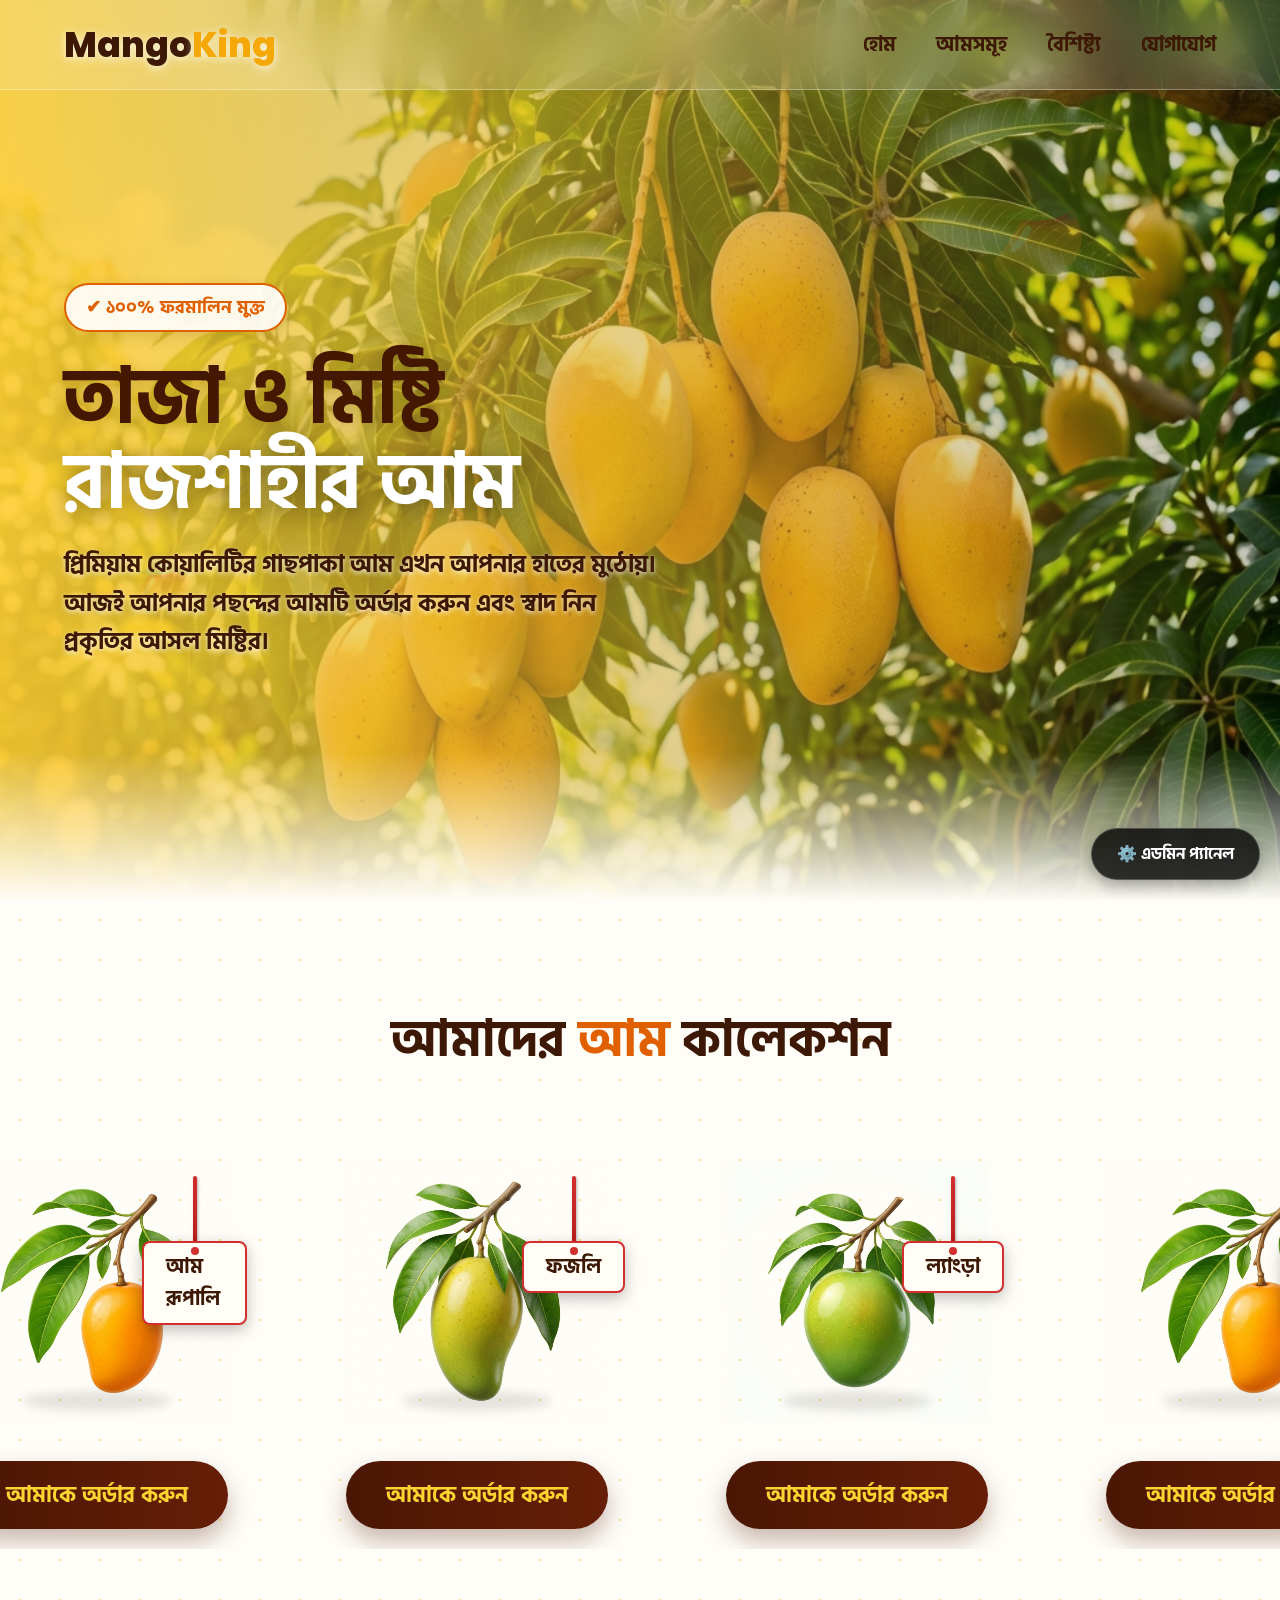
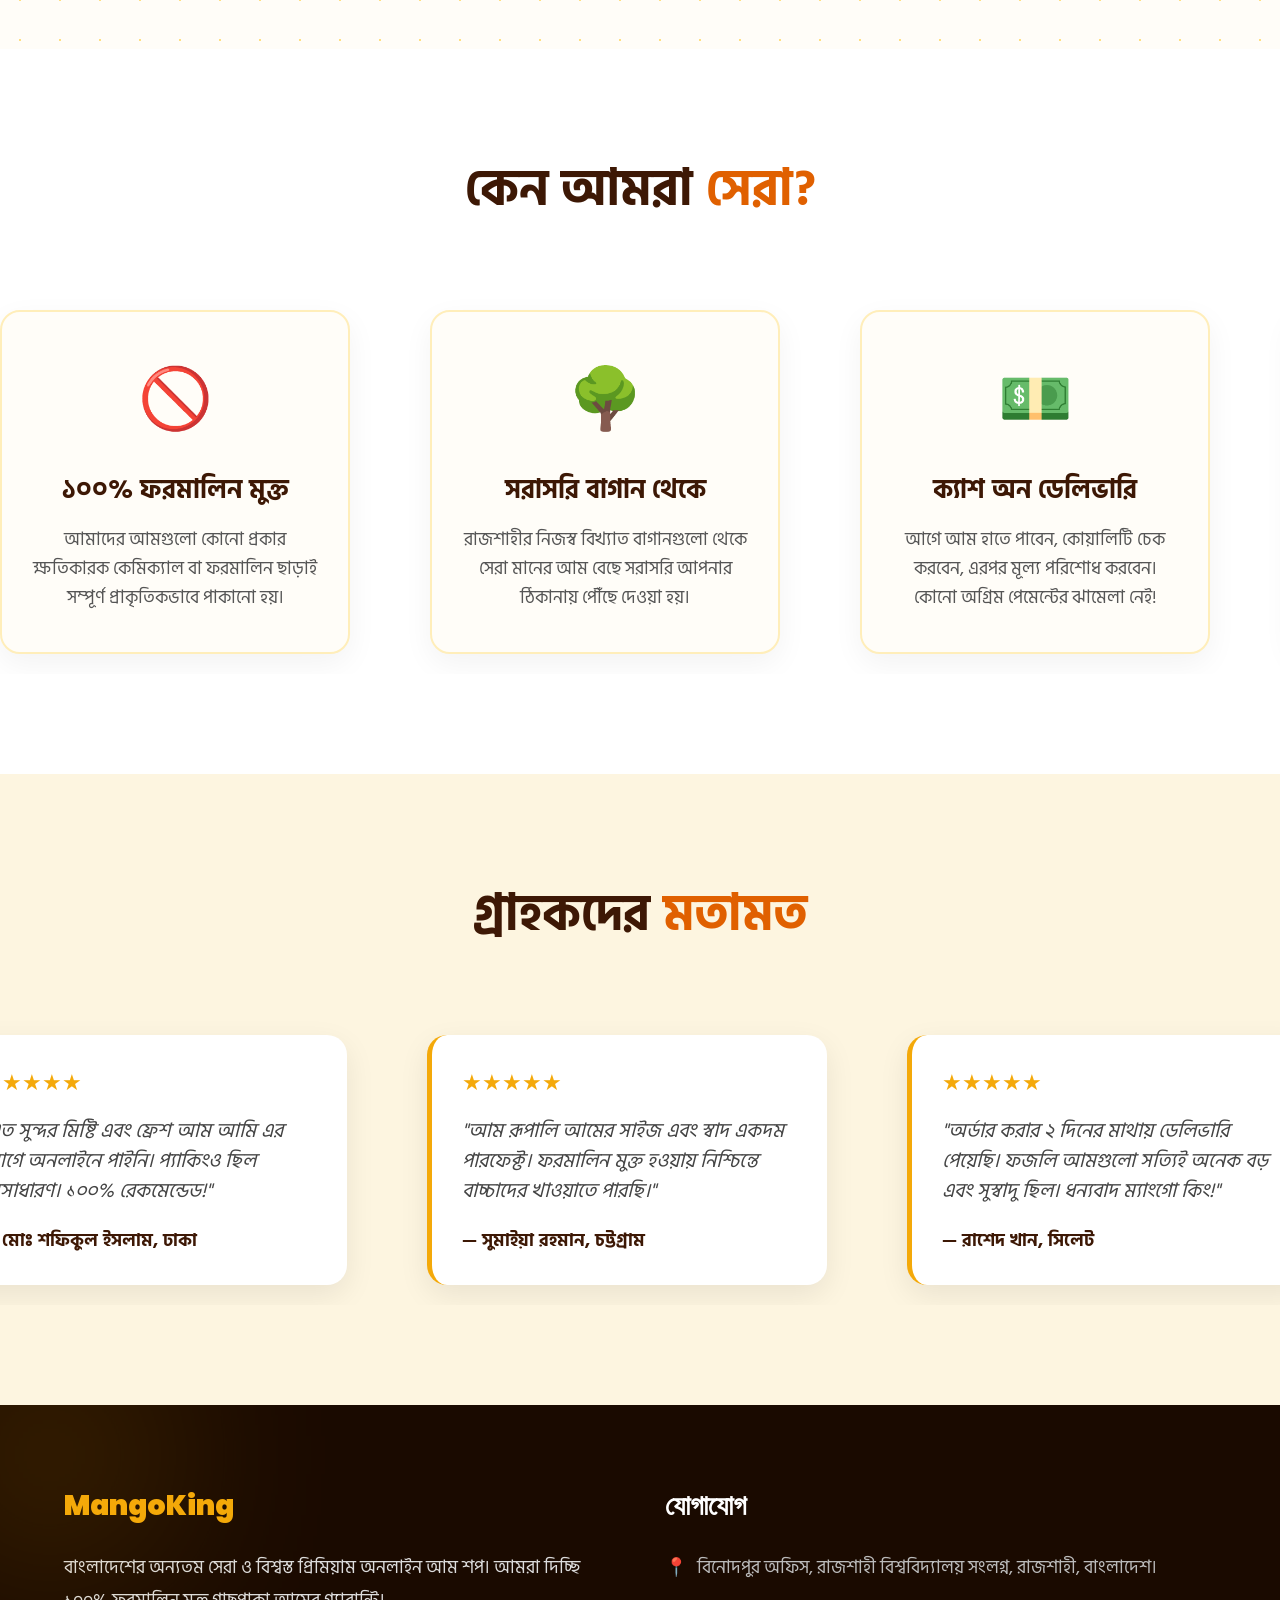
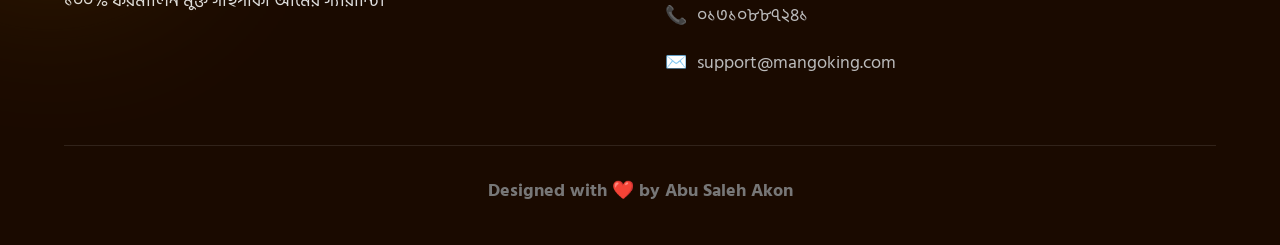
==== commit 0b483076: "Add files via upload" ====
--- a/index.html
+++ b/index.html
@@ -13,15 +13,21 @@
     /* MAGICAL MANGO CURSOR */
     html, body {
       font-family: "Hind Siliguri", sans-serif; background: #fdf5e0; color: #3a1505;
-      scroll-snap-type: y mandatory; overflow-x: hidden; scroll-behavior: smooth; height: 100vh;
+      overflow-x: hidden; scroll-behavior: smooth;
       cursor: url('data:image/svg+xml;utf8,<svg xmlns="http://www.w3.org/2000/svg" width="28" height="28" viewBox="0 0 64 64"><path fill="%23f4a909" stroke="%233d1805" stroke-width="2" d="M32 60c-15.5 0-28-12.5-28-28 0-15.5 12.5-28 28-28 15.5 0 28 12.5 28 28 0 15.5-12.5 28-28 28z"/></svg>') 14 14, auto;
     }
 
     ::-webkit-scrollbar { width: 0; display: none; }
 
-    .snap-section {
-      scroll-snap-align: start; min-height: 100vh; position: relative; width: 100%; display: flex; flex-direction: column; justify-content: center;
-    }
+    /* DRAG & SCROLL CONTINUOUS CONTAINER */
+    .drag-scroll {
+      display: flex; gap: 80px; width: 100%; overflow-x: auto; padding: 20px 0;
+      scroll-behavior: auto; -webkit-overflow-scrolling: touch; cursor: grab;
+    }
+    .drag-scroll.active { cursor: grabbing; }
+    .drag-scroll::-webkit-scrollbar { display: none; }
+    
+    .drag-item { flex: 0 0 auto; user-select: none; }
 
     /* GLASSMORPHISM HEADER & MOBILE MENU */
     header {
@@ -49,60 +55,39 @@
       background: url('data:image/svg+xml;utf8,<svg xmlns="http://www.w3.org/2000/svg" viewBox="0 0 100 300"><defs><linearGradient id="g" x1="0%25" y1="0%25" x2="100%25" y2="100%25"><stop offset="0%25" stop-color="%2366bb6a"/><stop offset="50%25" stop-color="%232e7d32"/><stop offset="100%25" stop-color="%231b5e20"/></linearGradient></defs><path fill="url(%23g)" d="M50 10 C 90 80 80 230 50 290 C 20 230 10 80 50 10 Z"/><path stroke="%231b5e20" stroke-width="3" fill="none" d="M50 10 Q 50 150 50 290"/><path stroke="%234caf50" stroke-width="1.5" fill="none" opacity="0.6" d="M50 150 L75 100 M50 180 L70 140 M50 210 L65 180 M50 150 L25 100 M50 180 L30 140 M50 210 L35 180"/></svg>') no-repeat center/contain;
       opacity: 0.8; animation: fall linear infinite; filter: drop-shadow(0 5px 10px rgba(0,0,0,0.2));
     }
-    @keyframes fall {
-      0% { transform: translateY(-150px) rotate(-15deg) translateX(0); opacity: 0; }
-      10% { opacity: 0.9; }
-      90% { opacity: 0.9; }
-      100% { transform: translateY(110vh) rotate(45deg) translateX(200px); opacity: 0; }
-    }
+    @keyframes fall { 0% { transform: translateY(-150px) rotate(-15deg) translateX(0); opacity: 0; } 10% { opacity: 0.9; } 90% { opacity: 0.9; } 100% { transform: translateY(110vh) rotate(45deg) translateX(200px); opacity: 0; } }
+
+    /* FUN FLOATING MANGO EMOJI BACKGROUND */
+    .fun-mango { position: absolute; font-size: 80px; opacity: 0.15; animation: floatMango 8s ease-in-out infinite alternate; z-index: 2; pointer-events: none; }
+    @keyframes floatMango { 0% { transform: translateY(0) rotate(0deg); } 100% { transform: translateY(-30px) rotate(20deg); } }
 
     /* HERO SECTION */
-    .hero { background: url("sharp_bg.png") center/cover no-repeat; height: 100vh; align-items: flex-start; justify-content: center; padding-top: 15vh; }
+    .hero { background: url("sharp_bg.png") center/cover no-repeat; height: 100vh; display: flex; align-items: center; justify-content: flex-start; padding-top: 5vh; position: relative; }
     .hero::before { content: ""; position: absolute; inset: 0; background: linear-gradient(90deg, rgba(255,206,52,.9), rgba(0,0,0,.2)); z-index: 1; }
     .hero-content { position: relative; z-index: 5; padding: 0 5%; width: 100%; }
 
-    .text-box { max-width: 800px; opacity: 0; transform: translateY(30px); transition: all 1s ease-out; }
+    .text-box { max-width: 800px; opacity: 0; transform: translateY(30px); transition: all 1s ease-out; position: relative; }
     .text-box.visible { opacity: 1; transform: translateY(0); }
 
-    .eyebrow {
-      display: inline-flex; align-items: center; gap: 10px; background: rgba(255, 255, 255, 0.9);
-      padding: 8px 20px; border-radius: 40px; font-size: 18px; font-weight: 800; color: #e06000;
-      margin-bottom: 25px; box-shadow: 0 5px 15px rgba(0,0,0,0.1); border: 2px solid #e06000;
-    }
-
+    .eyebrow { display: inline-flex; align-items: center; gap: 10px; background: rgba(255, 255, 255, 0.9); padding: 8px 20px; border-radius: 40px; font-size: 18px; font-weight: 800; color: #e06000; margin-bottom: 25px; box-shadow: 0 5px 15px rgba(0,0,0,0.1); border: 2px solid #e06000; }
     h1 { font-size: clamp(45px, 6vw, 95px); line-height: 1.1; font-weight: 900; letter-spacing: -1px; color: #431700; text-shadow: 0 5px 15px rgba(0,0,0,.15); margin-bottom: 20px; }
     h1 span { display: block; color: #fff; text-shadow: 0 5px 20px rgba(0,0,0,.4); }
-
     .desc { font-size: 24px; line-height: 1.6; font-weight: 800; color: #3d1805; max-width: 600px; text-shadow: 0 2px 5px rgba(255,255,255,.8); }
 
-    .swipe-indicator {
-      position: absolute; bottom: 30px; left: 50%; transform: translateX(-50%); font-size: 20px; font-weight: 900;
-      color: #fff; display: flex; flex-direction: column; align-items: center; gap: 5px; z-index: 20; animation: bounce 2s infinite; text-shadow: 0 2px 10px rgba(0,0,0,0.5);
-    }
-    @keyframes bounce { 0%, 100% { transform: translate(-50%, 0); } 50% { transform: translate(-50%, 15px); } }
     .bottom-wave { position: absolute; left: 0; bottom: -2px; width: 100%; height: 150px; background: linear-gradient(180deg, transparent, #fffdf8); z-index: 6; }
 
-    /* PAGE 2: MANGO COLLECTION (Horizontal Swipe on Mobile) */
-    .mango-page { background: #fffdf8; background-image: radial-gradient(#ffdf80 1px, transparent 1px); background-size: 40px 40px; padding: 100px 0; }
+    /* PAGE 2: MANGO COLLECTION */
+    .mango-page { background: #fffdf8; background-image: radial-gradient(#ffdf80 1px, transparent 1px); background-size: 40px 40px; padding: 100px 0; overflow: hidden; }
     .section-title { font-size: 50px; font-weight: 900; color: #3d1805; margin-bottom: 60px; text-align: center; opacity: 0; transform: translateY(40px); transition: all 1s ease-out; }
     .section-title.visible { opacity: 1; transform: translateY(0); }
     .section-title span { color: #e06000; }
 
-    .cartoon-row { display: flex; justify-content: center; gap: 80px; width: 100%; }
-    .cartoon-item { display: flex; flex-direction: column; align-items: center; position: relative; opacity: 0; transform: translateY(60px); transition: all 0.8s cubic-bezier(0.175, 0.885, 0.32, 1.275); }
-    .cartoon-item.visible { opacity: 1; transform: translateY(0); }
-    .cartoon-item:nth-child(1) { transition-delay: 0.1s; } .cartoon-item:nth-child(2) { transition-delay: 0.3s; } .cartoon-item:nth-child(3) { transition-delay: 0.5s; }
-
-    .cartoon-item img { width: 260px; height: 260px; object-fit: contain; mix-blend-mode: multiply; cursor: pointer; transform-origin: bottom center; z-index: 5; }
-    .cartoon-item img:hover { animation: dance 0.6s ease-in-out infinite alternate; }
-    @keyframes dance {
-      0% { transform: scale(1) translateY(0) rotate(0deg); }
-      33% { transform: scale(1.1, 0.9) translateY(10px) rotate(-10deg); }
-      66% { transform: scale(0.9, 1.1) translateY(-15px) rotate(10deg); }
-      100% { transform: scale(1.05, 0.95) translateY(0) rotate(-5deg); }
-    }
-
-    .shadow-oval { width: 150px; height: 20px; background: rgba(0,0,0,0.1); border-radius: 50%; margin-top: -30px; filter: blur(5px); margin-bottom: 30px; }
+    .cartoon-item { display: flex; flex-direction: column; align-items: center; position: relative; width: 300px; }
+    .cartoon-item img { width: 260px; height: 260px; object-fit: contain; mix-blend-mode: multiply; pointer-events: none; transform-origin: bottom center; z-index: 5; }
+    .cartoon-item:hover img { animation: dance 0.6s ease-in-out infinite alternate; }
+    @keyframes dance { 0% { transform: scale(1) translateY(0) rotate(0deg); } 33% { transform: scale(1.1, 0.9) translateY(10px) rotate(-10deg); } 66% { transform: scale(0.9, 1.1) translateY(-15px) rotate(10deg); } 100% { transform: scale(1.05, 0.95) translateY(0) rotate(-5deg); } }
+
+    .shadow-oval { width: 150px; height: 20px; background: rgba(0,0,0,0.1); border-radius: 50%; margin-top: -30px; filter: blur(5px); margin-bottom: 30px; pointer-events: none; }
 
     .name-tag-wrapper { position: absolute; top: 15px; left: 65%; transform-origin: top center; animation: swingTag 4s ease-in-out infinite alternate; z-index: 10; display: flex; flex-direction: column; align-items: center; pointer-events: none; }
     .cartoon-item:nth-child(even) .name-tag-wrapper { animation: swingTag 5s ease-in-out infinite alternate-reverse; }
@@ -114,57 +99,38 @@
     .order-btn {
       background: linear-gradient(90deg, #4a1604, #661f06); color: #ffd431; padding: 16px 40px; border-radius: 50px;
       font-family: inherit; font-size: 22px; font-weight: 900; border: none; cursor: pointer;
-      box-shadow: 0 12px 25px rgba(74, 22, 4, 0.3); transition: .3s; margin-top: 20px; z-index: 10;
-    }
-    .order-btn:hover { transform: translateY(-8px) scale(1.05); box-shadow: 0 18px 35px rgba(74, 22, 4, 0.5); }
+      box-shadow: 0 12px 25px rgba(74, 22, 4, 0.3); transition: .2s cubic-bezier(0.175, 0.885, 0.32, 1.275); margin-top: 20px; z-index: 10; position: relative;
+    }
+    .order-btn:hover { transform: translateY(-5px) scale(1.05); box-shadow: 0 18px 35px rgba(74, 22, 4, 0.5); }
+    .order-btn:active { transform: scale(0.9); /* Squish animation */ }
 
     /* PAGE 3: FEATURES (Why Choose Us) */
-    .features-page { background: #fff; padding: 100px 5%; }
-    .features-grid { display: grid; grid-template-columns: repeat(auto-fit, minmax(280px, 1fr)); gap: 30px; max-width: 1200px; margin: 0 auto; }
-    .feature-card {
-      background: #fffdf8; border: 2px solid #ffeeba; border-radius: 20px; padding: 40px 30px; text-align: center;
-      transition: all 0.4s ease; opacity: 0; transform: translateY(40px); box-shadow: 0 10px 30px rgba(0,0,0,0.05);
-    }
-    .feature-card.visible { opacity: 1; transform: translateY(0); }
+    .features-page { background: #fff; padding: 100px 0; overflow: hidden; }
+    .feature-card { background: #fffdf8; border: 2px solid #ffeeba; border-radius: 20px; padding: 40px 30px; text-align: center; transition: all 0.4s ease; box-shadow: 0 10px 30px rgba(0,0,0,0.05); width: 350px; pointer-events: none; }
     .feature-card:hover { transform: translateY(-15px); box-shadow: 0 20px 40px rgba(244, 169, 9, 0.2); border-color: #f4a909; }
     .f-icon { font-size: 60px; margin-bottom: 20px; display: inline-block; animation: floatIcon 3s infinite ease-in-out alternate; }
     @keyframes floatIcon { 0% { transform: translateY(0); } 100% { transform: translateY(-10px); } }
     .feature-card h3 { font-size: 26px; color: #3d1805; margin-bottom: 15px; font-weight: 900; }
     .feature-card p { font-size: 18px; color: #555; line-height: 1.6; }
 
-    /* PAGE 4: TESTIMONIALS (Marquee) */
+    /* PAGE 4: TESTIMONIALS */
     .testi-page { background: #fdf5e0; padding: 100px 0; overflow: hidden; position: relative; }
-    .marquee-container { display: flex; width: max-content; animation: scrollMarquee 25s linear infinite; gap: 30px; padding: 20px 0; }
-    .marquee-container:hover { animation-play-state: paused; }
-    .testi-card { background: #fff; width: 400px; padding: 30px; border-radius: 20px; box-shadow: 0 10px 30px rgba(0,0,0,0.08); border-left: 5px solid #f4a909; }
+    .testi-card { background: #fff; width: 400px; padding: 30px; border-radius: 20px; box-shadow: 0 10px 30px rgba(0,0,0,0.08); border-left: 5px solid #f4a909; pointer-events: none; }
     .stars { color: #f4a909; font-size: 22px; margin-bottom: 15px; }
     .testi-text { font-size: 20px; color: #444; font-style: italic; margin-bottom: 20px; line-height: 1.5; }
     .customer { font-weight: 900; color: #3d1805; font-size: 18px; }
-    @keyframes scrollMarquee { 0% { transform: translateX(0); } 100% { transform: translateX(-50%); } }
-
-    /* PAGE 5: STORY PARALLAX */
-    .story-page {
-      background: linear-gradient(rgba(0,0,0,0.7), rgba(0,0,0,0.85)), url('sharp_bg.png') center/cover no-repeat fixed;
-      padding: 120px 5%; color: #fff; text-align: center;
-    }
-    .story-content { max-width: 900px; margin: 0 auto; opacity: 0; transform: translateY(50px); transition: all 1s ease-out; }
-    .story-content.visible { opacity: 1; transform: translateY(0); }
-    .story-content h2 { font-size: 55px; font-weight: 900; margin-bottom: 30px; }
-    .story-content h2 span { color: #f4a909; }
-    .story-content p { font-size: 24px; line-height: 1.8; margin-bottom: 50px; color: #f1f1f1; }
-    
-    .story-badges { display: flex; justify-content: center; gap: 20px; flex-wrap: wrap; }
-    .s-badge { background: rgba(255,255,255,0.1); backdrop-filter: blur(10px); padding: 15px 30px; border-radius: 50px; border: 1px solid rgba(255,255,255,0.2); font-size: 20px; font-weight: 800; display: flex; align-items: center; gap: 10px; }
 
     /* FOOTER SECTION */
     footer { background: #1a0a00; color: #fff; padding: 80px 5% 40px; position: relative; overflow: hidden; }
-    footer::before { content: ""; position: absolute; top: -50px; left: -50px; width: 200px; height: 200px; background: #f4a909; filter: blur(100px); opacity: 0.2; }
+    footer::before { content: ""; position: absolute; top: -50px; left: -50px; width: 200px; height: 200px; background: #f4a909; filter: blur(100px); opacity: 0.2; pointer-events: none; }
     .footer-grid { display: grid; grid-template-columns: repeat(auto-fit, minmax(250px, 1fr)); gap: 50px; max-width: 1200px; margin: 0 auto; margin-bottom: 50px; }
     .footer-col h3 { font-size: 28px; font-family: "Poppins", sans-serif; color: #f4a909; margin-bottom: 25px; font-weight: 900; }
     .footer-col p { font-size: 18px; line-height: 1.8; color: #bbb; margin-bottom: 15px; display: flex; align-items: flex-start; gap: 10px; }
     .footer-col a { color: #bbb; text-decoration: none; transition: 0.3s; display: block; margin-bottom: 10px; font-size: 18px; }
     .footer-col a:hover { color: #f4a909; padding-left: 10px; }
-    .footer-bottom { text-align: center; padding-top: 30px; border-top: 1px solid rgba(255,255,255,0.1); color: #777; font-size: 16px; }
+    .footer-bottom { text-align: center; padding-top: 30px; border-top: 1px solid rgba(255,255,255,0.1); color: #777; font-size: 18px; font-weight: 800; }
+    .footer-bottom span { color: #f4a909; animation: heartbeat 1.5s infinite; display: inline-block; }
+    @keyframes heartbeat { 0%, 100% { transform: scale(1); } 50% { transform: scale(1.3); } }
 
     /* DYNAMIC CHECKOUT MODAL */
     .checkout-modal { position: fixed; inset: 0; background: rgba(0,0,0,0.7); backdrop-filter: blur(10px); z-index: 2000; display: flex; align-items: center; justify-content: center; opacity: 0; pointer-events: none; transition: 0.4s; padding: 20px; }
@@ -199,6 +165,7 @@
 
     .confirm-btn { background: linear-gradient(90deg, #f4a909, #ff5722); color: #fff; width: 100%; padding: 22px; border: none; border-radius: 15px; font-size: 26px; font-weight: 900; font-family: inherit; cursor: pointer; box-shadow: 0 15px 30px rgba(244, 169, 9, 0.3); transition: 0.3s; }
     .confirm-btn:hover { transform: translateY(-5px); box-shadow: 0 20px 40px rgba(244, 169, 9, 0.5); }
+    .confirm-btn:active { transform: scale(0.95); }
 
     /* Success Screen */
     .success-overlay { position: absolute; inset: 0; background: #fff; z-index: 50; display: flex; flex-direction: column; align-items: center; justify-content: center; opacity: 0; pointer-events: none; transition: 0.5s; text-align: center; padding: 30px; }
@@ -213,83 +180,44 @@
        📱 ULTIMATE MOBILE RESPONSIVENESS OVERHAUL
        ========================================================= */
     @media (max-width: 900px) {
-      /* Disable rigid snapping so things can scroll naturally */
-      html, body { scroll-snap-type: none; overflow-y: auto; }
-      .snap-section { min-height: auto; padding: 80px 0; scroll-snap-align: none; }
-      .hero { height: 100vh; padding-top: 100px; } /* Hero remains full screen */
-
-      /* Header & Hamburger */
-      header { padding: 0 20px; height: 80px; background: rgba(255,255,255,0.9); }
+      .hero { padding-top: 100px; }
+      
+      /* Header & Glassmorphism Hamburger */
+      header { padding: 0 20px; height: 80px; background: rgba(255,255,255,0.8); backdrop-filter: blur(20px); }
       .menu-btn { display: block; }
       nav {
         position: fixed; top: 0; right: -100%; width: 280px; height: 100vh;
-        background: rgba(255,255,255,0.95); backdrop-filter: blur(20px);
+        background: rgba(255,255,255,0.3); backdrop-filter: blur(35px); -webkit-backdrop-filter: blur(35px);
         flex-direction: column; align-items: flex-start; padding: 100px 40px;
         box-shadow: -10px 0 30px rgba(0,0,0,0.1); transition: 0.4s ease;
       }
       nav.active { right: 0; }
-      nav a { font-size: 26px; border-bottom: 1px solid #eee; width: 100%; padding-bottom: 15px; }
-
-      /* Hero Text */
-      .eyebrow { font-size: 14px; padding: 6px 15px; margin-bottom: 15px; }
+      nav a { font-size: 20px; border-bottom: 1px solid rgba(0,0,0,0.1); width: 100%; padding-bottom: 15px; text-shadow: 0 1px 5px rgba(255,255,255,0.5); }
+
       h1 { font-size: 45px; letter-spacing: 0; }
       .desc { font-size: 18px; }
 
-      /* Horizontal Swipable Mango Carousel */
-      .section-title { font-size: 38px; margin-bottom: 40px; padding: 0 20px; }
-      .mango-page { padding: 60px 0; }
-      .cartoon-row {
-        justify-content: flex-start; gap: 0; padding: 0;
-        overflow-x: auto; scroll-snap-type: x mandatory; /* The Magic Swipe */
-        scroll-behavior: smooth; -webkit-overflow-scrolling: touch;
-      }
-      .cartoon-row::-webkit-scrollbar { display: none; }
-      .cartoon-item {
-        min-width: 100vw; /* Take full screen width */
-        scroll-snap-align: center; padding-top: 40px;
-      }
+      .section-title { font-size: 35px; margin-bottom: 30px; padding: 0 20px; }
+      .mango-page, .features-page, .testi-page { padding: 60px 0; }
+      
+      .drag-scroll { gap: 30px; padding: 10px 20px; }
+      .cartoon-item { width: 280px; }
       .cartoon-item img { width: 220px; height: 220px; }
       .name-tag-wrapper { top: 30px; left: 60%; }
       .order-btn { font-size: 20px; padding: 15px 35px; }
-
-      /* Features & Testimonials */
-      .features-page { padding: 60px 20px; }
-      .testi-page { padding: 60px 0; }
-      .testi-card { width: 300px; padding: 20px; }
-      
-      /* Story Badges */
-      .story-content h2 { font-size: 40px; }
-      .story-content p { font-size: 18px; }
-      .story-badges { gap: 15px; }
-      .s-badge { font-size: 16px; padding: 10px 20px; }
-
-      /* Footer */
+      
+      .feature-card { width: 300px; padding: 30px 20px; }
+      .testi-card { width: 320px; padding: 25px; }
+
       footer { padding: 60px 20px 30px; }
       .footer-col h3 { font-size: 24px; }
       .footer-col p { font-size: 16px; }
 
-      /* Checkout Modal - Removing the squeeze (চিপা) feeling */
       .modal-content { flex-direction: column; height: 95vh; border-radius: 20px; overflow-y: auto; }
       .modal-left { flex: none; height: 200px; padding: 30px 20px; }
       .modal-left h2 { font-size: 38px; }
-      .modal-left::before { background: linear-gradient(0deg, rgba(0,0,0,0.8) 0%, rgba(0,0,0,0.2) 100%); }
-      
       .modal-right { padding: 25px 20px; }
-      .form-title { font-size: 26px; text-align: center; margin-bottom: 20px; }
-      .package-grid { gap: 10px; }
-      .package-card { padding: 10px 5px; }
       .package-card h4 { font-size: 18px; }
-      .package-card img { width: 45px; height: 45px; }
-      
-      .input-group label { font-size: 16px; }
-      .input-group input, .input-group textarea { padding: 15px; font-size: 16px; border-radius: 10px; }
-      
-      .billing-section { padding: 15px; border-radius: 10px; }
-      .bill-row { font-size: 16px; }
-      .bill-row.total { font-size: 22px; }
-      
-      .confirm-btn { padding: 18px; font-size: 22px; border-radius: 10px; }
-      .close-btn { top: 10px; right: 10px; width: 35px; height: 35px; font-size: 24px; }
     }
   </style>
 </head>
@@ -311,7 +239,9 @@
   </header>
 
   <!-- HERO SECTION -->
-  <section class="hero snap-section">
+  <section class="hero">
+    <div class="fun-mango" style="top: 20%; right: 15%;">🥭</div>
+    <div class="fun-mango" style="bottom: 30%; left: 10%; font-size: 50px; animation-duration: 6s;">🥭</div>
     <div class="hero-content">
       <div class="text-box reveal-target">
         <div class="eyebrow">✔ ১০০% ফরমালিন মুক্ত</div>
@@ -324,55 +254,49 @@
         </p>
       </div>
     </div>
-    <div class="swipe-indicator">নিচে দেখুন <span>▼</span></div>
     <div class="bottom-wave"></div>
   </section>
 
-  <!-- PAGE 2: MANGO COLLECTION (Horizontal Swipe on Mobile) -->
-  <section id="collection" class="mango-page snap-section">
+  <!-- PAGE 2: MANGO COLLECTION (Auto Scroll + Touch Drag) -->
+  <section id="collection" class="mango-page">
     <h2 class="section-title reveal-target">আমাদের <span>আম</span> কালেকশন</h2>
-    <div class="cartoon-row">
-      <!-- Item 1 -->
-      <div class="cartoon-item reveal-target">
+    <div class="drag-scroll" id="mangoScroller">
+      <div class="drag-item cartoon-item">
         <img src="cartoon_amrapali.png" alt="Amrapali">
         <div class="shadow-oval"></div>
         <div class="name-tag-wrapper"><div class="string"></div><div class="name-tag">আম রূপালি</div></div>
         <button class="order-btn" onclick="openModal('আম রূপালি', 'cartoon_amrapali.png')">আমাকে অর্ডার করুন</button>
       </div>
-      <!-- Item 2 -->
-      <div class="cartoon-item reveal-target">
+      <div class="drag-item cartoon-item">
         <img src="cartoon_fazli.png" alt="Fazli">
         <div class="shadow-oval"></div>
         <div class="name-tag-wrapper"><div class="string"></div><div class="name-tag">ফজলি</div></div>
         <button class="order-btn" onclick="openModal('ফজলি', 'cartoon_fazli.png')">আমাকে অর্ডার করুন</button>
       </div>
-      <!-- Item 3 -->
-      <div class="cartoon-item reveal-target">
+      <div class="drag-item cartoon-item">
         <img src="cartoon_langra.png" alt="Langra">
         <div class="shadow-oval"></div>
         <div class="name-tag-wrapper"><div class="string"></div><div class="name-tag">ল্যাংড়া</div></div>
         <button class="order-btn" onclick="openModal('ল্যাংড়া', 'cartoon_langra.png')">আমাকে অর্ডার করুন</button>
       </div>
     </div>
-    <!-- Hint for mobile users -->
-    <p style="text-align:center; color:#888; margin-top:20px; font-weight:bold; font-size: 16px;" class="mobile-swipe-hint">👈 ডানে-বামে সোয়াইপ করুন 👉</p>
   </section>
 
-  <!-- PAGE 3: FEATURES (Why Choose Us) -->
-  <section id="features" class="features-page snap-section">
+  <!-- PAGE 3: FEATURES (Auto Scroll + Touch Drag) -->
+  <section id="features" class="features-page">
     <h2 class="section-title reveal-target">কেন আমরা <span>সেরা?</span></h2>
-    <div class="features-grid">
-      <div class="feature-card reveal-target">
+    <div class="drag-scroll" id="featureScroller">
+      <div class="drag-item feature-card">
         <div class="f-icon">🚫</div>
         <h3>১০০% ফরমালিন মুক্ত</h3>
-        <p>আমাদের আমগুলো কোনো প্রকার ক্ষতিকারক কেমিক্যাল বা ফরমালিন ছাড়াই সম্পূর্ণ প্রাকৃতিকভাবে পাকানো হয়। আপনার স্বাস্থ্যই আমাদের প্রথম অগ্রাধিকার।</p>
-      </div>
-      <div class="feature-card reveal-target" style="transition-delay: 0.2s;">
+        <p>আমাদের আমগুলো কোনো প্রকার ক্ষতিকারক কেমিক্যাল বা ফরমালিন ছাড়াই সম্পূর্ণ প্রাকৃতিকভাবে পাকানো হয়।</p>
+      </div>
+      <div class="drag-item feature-card">
         <div class="f-icon">🌳</div>
         <h3>সরাসরি বাগান থেকে</h3>
         <p>রাজশাহীর নিজস্ব বিখ্যাত বাগানগুলো থেকে সেরা মানের আম বেছে সরাসরি আপনার ঠিকানায় পৌঁছে দেওয়া হয়।</p>
       </div>
-      <div class="feature-card reveal-target" style="transition-delay: 0.4s;">
+      <div class="drag-item feature-card">
         <div class="f-icon">💵</div>
         <h3>ক্যাশ অন ডেলিভারি</h3>
         <p>আগে আম হাতে পাবেন, কোয়ালিটি চেক করবেন, এরপর মূল্য পরিশোধ করবেন। কোনো অগ্রিম পেমেন্টের ঝামেলা নেই!</p>
@@ -380,43 +304,24 @@
     </div>
   </section>
 
-  <!-- PAGE 4: STORY PARALLAX -->
-  <section class="story-page snap-section">
-    <div class="story-content reveal-target">
-      <h2>রাজশাহীর <span>ঐতিহ্য</span></h2>
-      <p>আমরা বিশ্বাস করি গুণগত মানে। যুগের পর যুগ ধরে রাজশাহীর আম তার অতুলনীয় স্বাদ ও সুবাসের জন্য বিখ্যাত। আমরা সেই ঐতিহ্যবাহী স্বাদটিই কোনো ভেজাল ছাড়া আপনার খাবার টেবিলে পৌঁছে দিতে বদ্ধপরিকর।</p>
-      <div class="story-badges">
-        <div class="s-badge"><span>🌿</span> পিওর অর্গানিক</div>
-        <div class="s-badge"><span>🚚</span> দ্রুত ডেলিভারি</div>
-        <div class="s-badge"><span>⭐</span> প্রিমিয়াম কোয়ালিটি</div>
-      </div>
-    </div>
-  </section>
-
-  <!-- PAGE 5: TESTIMONIALS -->
-  <section class="testi-page snap-section">
+  <!-- PAGE 4: TESTIMONIALS (Auto Scroll + Touch Drag) -->
+  <section class="testi-page">
     <h2 class="section-title reveal-target">গ্রাহকদের <span>মতামত</span></h2>
-    <div class="marquee-container">
-      <div class="testi-card">
+    <div class="drag-scroll" id="testiScroller">
+      <div class="drag-item testi-card">
         <div class="stars">★★★★★</div>
         <p class="testi-text">"এত সুন্দর মিষ্টি এবং ফ্রেশ আম আমি এর আগে অনলাইনে পাইনি। প্যাকিংও ছিল অসাধারণ। ১০০% রেকমেন্ডেড!"</p>
         <p class="customer">— মোঃ শফিকুল ইসলাম, ঢাকা</p>
       </div>
-      <div class="testi-card">
+      <div class="drag-item testi-card">
         <div class="stars">★★★★★</div>
         <p class="testi-text">"আম রূপালি আমের সাইজ এবং স্বাদ একদম পারফেক্ট। ফরমালিন মুক্ত হওয়ায় নিশ্চিন্তে বাচ্চাদের খাওয়াতে পারছি।"</p>
         <p class="customer">— সুমাইয়া রহমান, চট্টগ্রাম</p>
       </div>
-      <div class="testi-card">
+      <div class="drag-item testi-card">
         <div class="stars">★★★★★</div>
         <p class="testi-text">"অর্ডার করার ২ দিনের মাথায় ডেলিভারি পেয়েছি। ফজলি আমগুলো সত্যিই অনেক বড় এবং সুস্বাদু ছিল। ধন্যবাদ ম্যাংগো কিং!"</p>
         <p class="customer">— রাশেদ খান, সিলেট</p>
-      </div>
-      <!-- Duplicates for infinite scroll illusion -->
-      <div class="testi-card">
-        <div class="stars">★★★★★</div>
-        <p class="testi-text">"এত সুন্দর মিষ্টি এবং ফ্রেশ আম আমি এর আগে অনলাইনে পাইনি। প্যাকিংও ছিল অসাধারণ। ১০০% রেকমেন্ডেড!"</p>
-        <p class="customer">— মোঃ শফিকুল ইসলাম, ঢাকা</p>
       </div>
     </div>
   </section>
@@ -429,26 +334,20 @@
         <p style="color:#ddd;">বাংলাদেশের অন্যতম সেরা ও বিশ্বস্ত প্রিমিয়াম অনলাইন আম শপ। আমরা দিচ্ছি ১০০% ফরমালিন মুক্ত গাছপাকা আমের গ্যারান্টি।</p>
       </div>
       <div class="footer-col">
-        <h3 style="color:#fff;">জরুরি লিংক</h3>
-        <a href="#">আমাদের সম্পর্কে</a>
-        <a href="#collection">আমের কালেকশন</a>
-        <a href="#">প্রাইভেসি পলিসি</a>
-        <a href="#">রিফান্ড পলিসি</a>
-      </div>
-      <div class="footer-col">
         <h3 style="color:#fff;">যোগাযোগ</h3>
         <p>📍 <span>বিনোদপুর অফিস, রাজশাহী বিশ্ববিদ্যালয় সংলগ্ন, রাজশাহী, বাংলাদেশ।</span></p>
-        <p>📞 <span>+880 1700-112233</span></p>
+        <p>📞 <span>০১৩১০৮৮৭২৪১</span></p>
         <p>✉️ <span>support@mangoking.com</span></p>
       </div>
     </div>
     <div class="footer-bottom">
-      &copy; 2026 MangoKing. All Rights Reserved. Designed with ❤️
+      Designed with <span>❤️</span> by <b>Abu Saleh Akon</b>
     </div>
   </footer>
 
   <!-- CHECKOUT MODAL -->
   <div class="checkout-modal" id="checkoutModal">
+    <!-- Modal content remains exactly the same logic -->
     <div class="modal-content">
       <div class="close-btn" onclick="closeModal()">✕</div>
       <div class="modal-left">
@@ -510,21 +409,12 @@
 
   <a href="admin.html" class="admin-link">⚙️ এডমিন প্যানেল</a>
 
-  <style>
-    @media (min-width: 901px) { .mobile-swipe-hint { display: none; } }
-  </style>
-
   <script>
     // MOBILE MENU LOGIC
-    function toggleMenu() {
-      const nav = document.getElementById('navMenu');
-      nav.classList.toggle('active');
-    }
-    function closeMenu() {
-      document.getElementById('navMenu').classList.remove('active');
-    }
-
-    // HEADER SCROLL EFFECT
+    function toggleMenu() { document.getElementById('navMenu').classList.toggle('active'); }
+    function closeMenu() { document.getElementById('navMenu').classList.remove('active'); }
+
+    // HEADER SCROLL
     window.addEventListener('scroll', () => {
       const header = document.getElementById('mainHeader');
       if(window.scrollY > 50) header.classList.add('scrolled');
@@ -533,38 +423,91 @@
 
     // SCROLL REVEAL MAGIC
     const observer = new IntersectionObserver((entries) => {
-      entries.forEach(entry => {
-        if(entry.isIntersecting) {
-          entry.target.classList.add('visible');
-        }
-      });
+      entries.forEach(entry => { if(entry.isIntersecting) entry.target.classList.add('visible'); });
     }, { threshold: 0.15 });
     document.querySelectorAll('.reveal-target').forEach(el => observer.observe(el));
 
-    // REALISTIC FALLING LEAVES
+    // LEAVES ANIMATION
     function spawnLeaf() {
       const container = document.getElementById('leaves-container');
       const leaf = document.createElement('div');
       leaf.classList.add('falling-leaf');
       leaf.style.left = Math.random() * 100 + 'vw';
       leaf.style.animationDuration = (Math.random() * 6 + 6) + 's';
-      
       const width = Math.random() * 15 + 25;
       leaf.style.width = width + 'px';
       leaf.style.height = (width * 3) + 'px';
       leaf.style.transform = `rotate(${Math.random() * 360}deg)`;
-      
       container.appendChild(leaf);
       setTimeout(() => leaf.remove(), 12000);
     }
     setInterval(spawnLeaf, 1000);
 
+    // AUTO-SCROLL + DRAG ENGINE FOR ALL 3 SECTIONS
+    function setupDragScroll(selector, speed) {
+      const slider = document.querySelector(selector);
+      if(!slider) return;
+      
+      let isDown = false, startX, scrollLeft, autoScrollInterval;
+
+      // Duplicate items to make it look infinite
+      const items = Array.from(slider.children);
+      items.forEach(item => slider.appendChild(item.cloneNode(true)));
+      items.forEach(item => slider.appendChild(item.cloneNode(true)));
+
+      function autoScroll() {
+        if(!isDown) {
+          slider.scrollLeft += speed;
+          // Soft reset to create infinite loop illusion
+          if(slider.scrollLeft >= slider.scrollWidth / 2) {
+            slider.scrollLeft = 0;
+          }
+        }
+        autoScrollInterval = requestAnimationFrame(autoScroll);
+      }
+      
+      autoScroll();
+
+      function pauseScroll() { isDown = true; cancelAnimationFrame(autoScrollInterval); }
+      function resumeScroll() { isDown = false; autoScroll(); }
+
+      // Mouse Events
+      slider.addEventListener('mousedown', (e) => {
+        pauseScroll();
+        slider.classList.add('active');
+        startX = e.pageX - slider.offsetLeft;
+        scrollLeft = slider.scrollLeft;
+      });
+      slider.addEventListener('mouseleave', () => { slider.classList.remove('active'); resumeScroll(); });
+      slider.addEventListener('mouseup', () => { slider.classList.remove('active'); resumeScroll(); });
+      slider.addEventListener('mousemove', (e) => {
+        if(!isDown) return;
+        e.preventDefault();
+        const x = e.pageX - slider.offsetLeft;
+        slider.scrollLeft = scrollLeft - (x - startX) * 2;
+      });
+
+      // Touch Events
+      slider.addEventListener('touchstart', (e) => {
+        pauseScroll();
+        startX = e.touches[0].pageX - slider.offsetLeft;
+        scrollLeft = slider.scrollLeft;
+      }, {passive: true});
+      slider.addEventListener('touchend', resumeScroll);
+      slider.addEventListener('touchmove', (e) => {
+        if(!isDown) return;
+        const x = e.touches[0].pageX - slider.offsetLeft;
+        slider.scrollLeft = scrollLeft - (x - startX) * 2;
+      }, {passive: true});
+    }
+
+    // Initialize the scrollers (Speed: 1px per frame)
+    setupDragScroll('#mangoScroller', 1.2);
+    setupDragScroll('#featureScroller', 0.8);
+    setupDragScroll('#testiScroller', 1.5);
+
     // CHECKOUT LOGIC
-    let currentMango = '';
-    let currentKg = 5;
-    const pricePerKg = 300;
-    const deliveryCharge = 100;
-    let totalBillAmount = 1600;
+    let currentMango = ''; let currentKg = 5; const pricePerKg = 300; const deliveryCharge = 100; let totalBillAmount = 1600;
 
     function openModal(mangoName, imgFile) {
       currentMango = mangoName;
@@ -573,9 +516,6 @@
       document.getElementById('pkgImg5').src = imgFile;
       document.getElementById('pkgImg10').src = imgFile;
       document.getElementById('successOverlay').classList.remove('active');
-      document.getElementById('custName').value = '';
-      document.getElementById('custPhone').value = '';
-      document.getElementById('custAddress').value = '';
       selectPackage(5, document.querySelectorAll('.package-card')[1]);
       document.getElementById('checkoutModal').classList.add('active');
     }
@@ -586,8 +526,7 @@
       currentKg = kg;
       document.querySelectorAll('.package-card').forEach(card => card.classList.remove('selected'));
       element.classList.add('selected');
-      const mangoPrice = kg * pricePerKg;
-      totalBillAmount = mangoPrice + deliveryCharge;
+      totalBillAmount = (kg * pricePerKg) + deliveryCharge;
       
       const kgStr = kg.toString().replace(/0/g,'০').replace(/1/g,'১').replace(/2/g,'২').replace(/5/g,'৫').replace(/10/g,'১০');
       document.getElementById('calcFormula').innerText = `${kgStr} কেজি x ৩00`;
@@ -601,28 +540,13 @@
       const phone = document.getElementById('custPhone').value;
       const address = document.getElementById('custAddress').value;
 
-      if(!name || !phone || !address) {
-        alert("দয়া করে নাম, মোবাইল নম্বর এবং ঠিকানা পূরণ করুন।");
-        return;
-      }
-
-      // SAVE TO LOCALSTORAGE (DATABASE MOCKUP)
+      if(!name || !phone || !address) { alert("দয়া করে সব তথ্য পূরণ করুন।"); return; }
+
       const newOrder = {
-        id: 'ORD-' + Math.floor(Math.random() * 10000),
-        mango: currentMango,
-        package: currentKg + ' কেজি',
-        price: totalBillAmount + ' টাকা',
-        customer: name,
-        phone: phone,
-        address: address,
-        time: new Date().toLocaleString('bn-BD')
+        id: 'ORD-' + Math.floor(Math.random() * 10000), mango: currentMango, package: currentKg + ' কেজি', price: totalBillAmount + ' টাকা', customer: name, phone: phone, address: address, time: new Date().toLocaleString('bn-BD')
       };
-
       let orders = JSON.parse(localStorage.getItem('mangoOrders')) || [];
-      orders.unshift(newOrder); 
-      localStorage.setItem('mangoOrders', JSON.stringify(orders));
-
-      // Show Success Animation
+      orders.unshift(newOrder); localStorage.setItem('mangoOrders', JSON.stringify(orders));
       document.getElementById('successOverlay').classList.add('active');
     }
   </script>
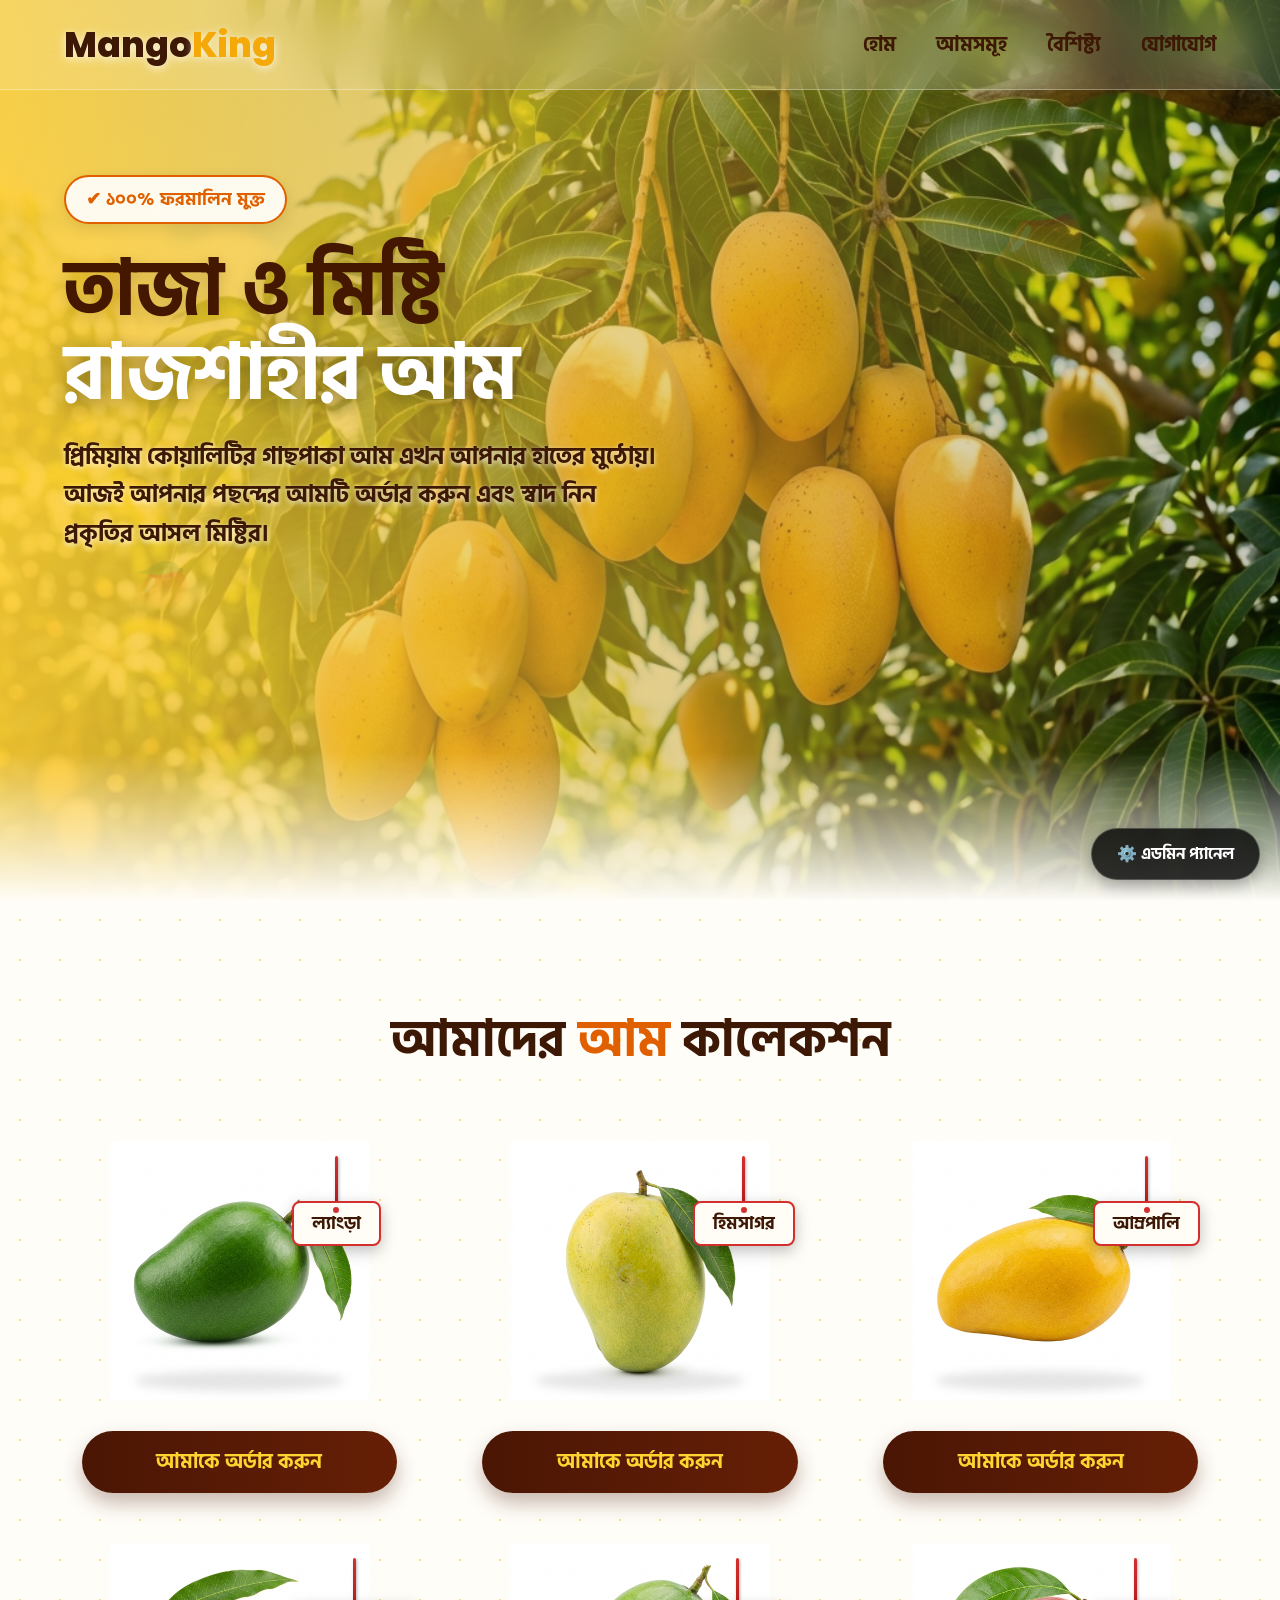
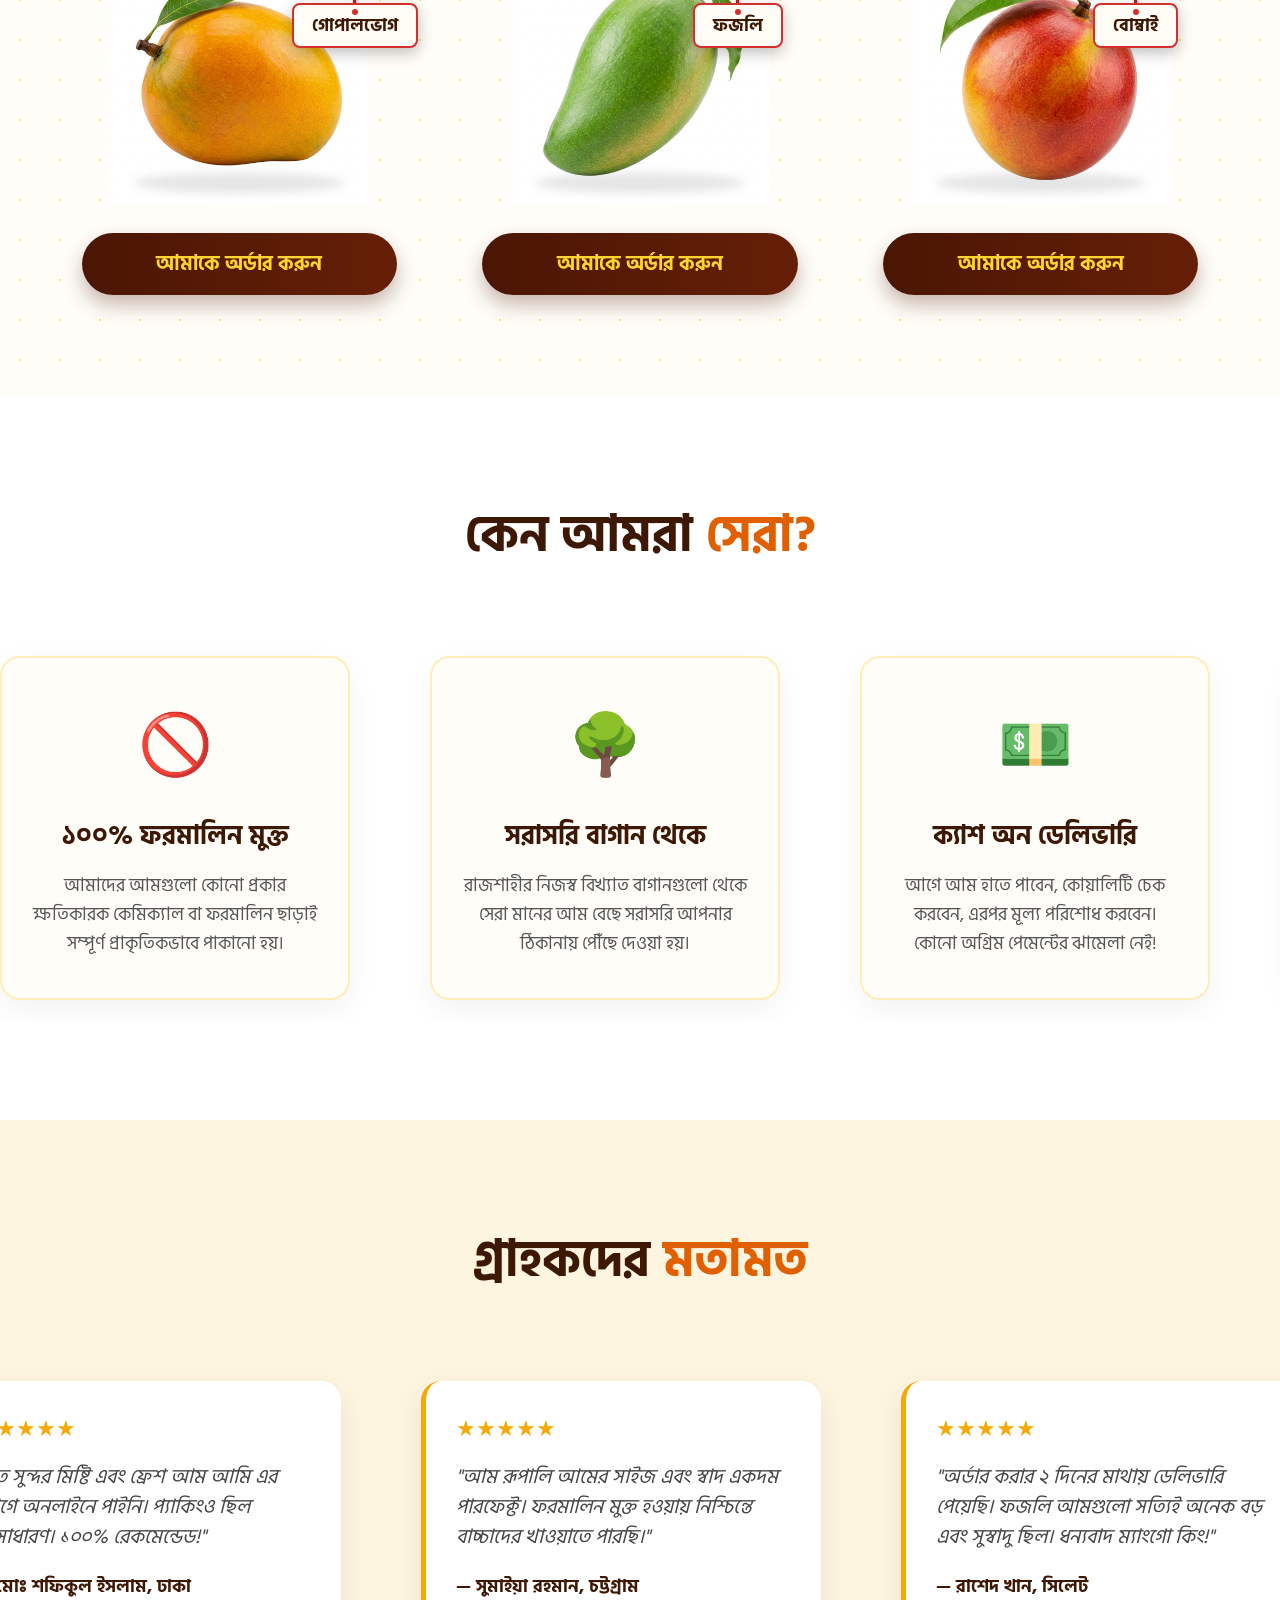
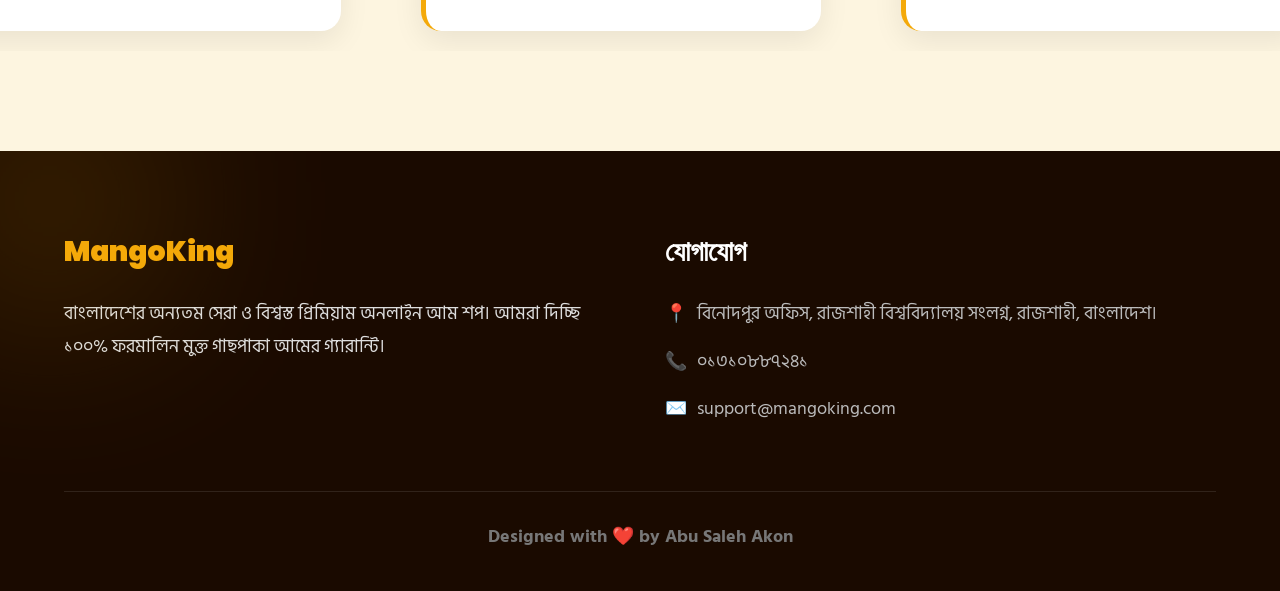
==== commit fe29f871: "Add files via upload" ====
--- a/index.html
+++ b/index.html
@@ -19,14 +19,13 @@
 
     ::-webkit-scrollbar { width: 0; display: none; }
 
-    /* DRAG & SCROLL CONTINUOUS CONTAINER */
+    /* DRAG & SCROLL CONTINUOUS CONTAINER (For Features & Testimonials) */
     .drag-scroll {
       display: flex; gap: 80px; width: 100%; overflow-x: auto; padding: 20px 0;
       scroll-behavior: auto; -webkit-overflow-scrolling: touch; cursor: grab;
     }
     .drag-scroll.active { cursor: grabbing; }
     .drag-scroll::-webkit-scrollbar { display: none; }
-    
     .drag-item { flex: 0 0 auto; user-select: none; }
 
     /* GLASSMORPHISM HEADER & MOBILE MENU */
@@ -62,9 +61,9 @@
     @keyframes floatMango { 0% { transform: translateY(0) rotate(0deg); } 100% { transform: translateY(-30px) rotate(20deg); } }
 
     /* HERO SECTION */
-    .hero { background: url("sharp_bg.png") center/cover no-repeat; height: 100vh; display: flex; align-items: center; justify-content: flex-start; padding-top: 5vh; position: relative; }
+    .hero { background: url("sharp_bg.png") center/cover no-repeat; height: 100vh; display: flex; align-items: flex-start; justify-content: center; padding-top: 130px; position: relative; }
     .hero::before { content: ""; position: absolute; inset: 0; background: linear-gradient(90deg, rgba(255,206,52,.9), rgba(0,0,0,.2)); z-index: 1; }
-    .hero-content { position: relative; z-index: 5; padding: 0 5%; width: 100%; }
+    .hero-content { position: relative; z-index: 5; padding: 0 5%; width: 100%; margin-top: 5vh; }
 
     .text-box { max-width: 800px; opacity: 0; transform: translateY(30px); transition: all 1s ease-out; position: relative; }
     .text-box.visible { opacity: 1; transform: translateY(0); }
@@ -76,35 +75,37 @@
 
     .bottom-wave { position: absolute; left: 0; bottom: -2px; width: 100%; height: 150px; background: linear-gradient(180deg, transparent, #fffdf8); z-index: 6; }
 
-    /* PAGE 2: MANGO COLLECTION */
-    .mango-page { background: #fffdf8; background-image: radial-gradient(#ffdf80 1px, transparent 1px); background-size: 40px 40px; padding: 100px 0; overflow: hidden; }
+    /* PAGE 2: MANGO COLLECTION (GRID LAYOUT) */
+    .mango-page { background: #fffdf8; background-image: radial-gradient(#ffdf80 1px, transparent 1px); background-size: 40px 40px; padding: 100px 5%; overflow: hidden; }
     .section-title { font-size: 50px; font-weight: 900; color: #3d1805; margin-bottom: 60px; text-align: center; opacity: 0; transform: translateY(40px); transition: all 1s ease-out; }
     .section-title.visible { opacity: 1; transform: translateY(0); }
     .section-title span { color: #e06000; }
 
-    .cartoon-item { display: flex; flex-direction: column; align-items: center; position: relative; width: 300px; }
+    .mango-grid { display: grid; grid-template-columns: repeat(3, 1fr); gap: 50px; max-width: 1200px; margin: 0 auto; }
+    
+    .cartoon-item { display: flex; flex-direction: column; align-items: center; position: relative; width: 100%; opacity: 0; transform: translateY(50px); transition: all 0.8s ease-out; }
+    .cartoon-item.visible { opacity: 1; transform: translateY(0); }
     .cartoon-item img { width: 260px; height: 260px; object-fit: contain; mix-blend-mode: multiply; pointer-events: none; transform-origin: bottom center; z-index: 5; }
     .cartoon-item:hover img { animation: dance 0.6s ease-in-out infinite alternate; }
-    @keyframes dance { 0% { transform: scale(1) translateY(0) rotate(0deg); } 33% { transform: scale(1.1, 0.9) translateY(10px) rotate(-10deg); } 66% { transform: scale(0.9, 1.1) translateY(-15px) rotate(10deg); } 100% { transform: scale(1.05, 0.95) translateY(0) rotate(-5deg); } }
-
-    .shadow-oval { width: 150px; height: 20px; background: rgba(0,0,0,0.1); border-radius: 50%; margin-top: -30px; filter: blur(5px); margin-bottom: 30px; pointer-events: none; }
+
+    .shadow-oval { width: 60%; height: 20px; background: rgba(0,0,0,0.1); border-radius: 50%; margin-top: -30px; filter: blur(5px); margin-bottom: 30px; pointer-events: none; }
 
     .name-tag-wrapper { position: absolute; top: 15px; left: 65%; transform-origin: top center; animation: swingTag 4s ease-in-out infinite alternate; z-index: 10; display: flex; flex-direction: column; align-items: center; pointer-events: none; }
     .cartoon-item:nth-child(even) .name-tag-wrapper { animation: swingTag 5s ease-in-out infinite alternate-reverse; }
-    .string { width: 4px; height: 70px; background: linear-gradient(180deg, #d32f2f, #b71c1c); box-shadow: 1px 1px 3px rgba(0,0,0,0.3); border-radius: 2px; }
-    .name-tag { background: #fffdf5; padding: 8px 22px; border-radius: 8px; border: 2px solid #d32f2f; font-size: 20px; font-weight: 900; color: #3d1805; box-shadow: 0 5px 15px rgba(0,0,0,0.25); margin-top: -5px; position: relative; }
-    .name-tag::before { content: ""; position: absolute; top: 4px; left: 50%; transform: translateX(-50%); width: 8px; height: 8px; background: #d32f2f; border-radius: 50%; }
+    .string { width: 3px; height: 50px; background: linear-gradient(180deg, #d32f2f, #b71c1c); box-shadow: 1px 1px 3px rgba(0,0,0,0.3); border-radius: 2px; }
+    .name-tag { background: #fffdf5; padding: 6px 18px; border-radius: 8px; border: 2px solid #d32f2f; font-size: 18px; font-weight: 900; color: #3d1805; box-shadow: 0 5px 15px rgba(0,0,0,0.25); margin-top: -5px; position: relative; white-space: nowrap; }
+    .name-tag::before { content: ""; position: absolute; top: 4px; left: 50%; transform: translateX(-50%); width: 6px; height: 6px; background: #d32f2f; border-radius: 50%; }
     @keyframes swingTag { 0% { transform: rotate(-12deg); } 100% { transform: rotate(12deg); } }
 
     .order-btn {
-      background: linear-gradient(90deg, #4a1604, #661f06); color: #ffd431; padding: 16px 40px; border-radius: 50px;
-      font-family: inherit; font-size: 22px; font-weight: 900; border: none; cursor: pointer;
-      box-shadow: 0 12px 25px rgba(74, 22, 4, 0.3); transition: .2s cubic-bezier(0.175, 0.885, 0.32, 1.275); margin-top: 20px; z-index: 10; position: relative;
-    }
-    .order-btn:hover { transform: translateY(-5px) scale(1.05); box-shadow: 0 18px 35px rgba(74, 22, 4, 0.5); }
-    .order-btn:active { transform: scale(0.9); /* Squish animation */ }
-
-    /* PAGE 3: FEATURES (Why Choose Us) */
+      background: linear-gradient(90deg, #4a1604, #661f06); color: #ffd431; padding: 15px 30px; border-radius: 50px;
+      font-family: inherit; font-size: 20px; font-weight: 900; border: none; cursor: pointer;
+      box-shadow: 0 10px 20px rgba(74, 22, 4, 0.3); transition: .2s cubic-bezier(0.175, 0.885, 0.32, 1.275); margin-top: 10px; z-index: 10; position: relative; width: 90%;
+    }
+    .order-btn:hover { transform: translateY(-5px) scale(1.05); box-shadow: 0 15px 30px rgba(74, 22, 4, 0.5); }
+    .order-btn:active { transform: scale(0.9); }
+
+    /* PAGE 3: FEATURES */
     .features-page { background: #fff; padding: 100px 0; overflow: hidden; }
     .feature-card { background: #fffdf8; border: 2px solid #ffeeba; border-radius: 20px; padding: 40px 30px; text-align: center; transition: all 0.4s ease; box-shadow: 0 10px 30px rgba(0,0,0,0.05); width: 350px; pointer-events: none; }
     .feature-card:hover { transform: translateY(-15px); box-shadow: 0 20px 40px rgba(244, 169, 9, 0.2); border-color: #f4a909; }
@@ -181,6 +182,7 @@
        ========================================================= */
     @media (max-width: 900px) {
       .hero { padding-top: 100px; }
+      .hero-content { margin-top: -2vh; } /* Pushing text even higher on mobile */
       
       /* Header & Glassmorphism Hamburger */
       header { padding: 0 20px; height: 80px; background: rgba(255,255,255,0.8); backdrop-filter: blur(20px); }
@@ -200,12 +202,13 @@
       .section-title { font-size: 35px; margin-bottom: 30px; padding: 0 20px; }
       .mango-page, .features-page, .testi-page { padding: 60px 0; }
       
+      /* Mobile Mango Grid (2 Columns, 3 Rows) */
+      .mango-grid { grid-template-columns: repeat(2, 1fr); gap: 15px; padding: 0 10px; }
+      .cartoon-item img { width: 140px; height: 140px; }
+      .name-tag-wrapper { top: 10px; left: 55%; transform: scale(0.85); }
+      .order-btn { font-size: 16px; padding: 10px; width: 100%; border-radius: 12px; }
+
       .drag-scroll { gap: 30px; padding: 10px 20px; }
-      .cartoon-item { width: 280px; }
-      .cartoon-item img { width: 220px; height: 220px; }
-      .name-tag-wrapper { top: 30px; left: 60%; }
-      .order-btn { font-size: 20px; padding: 15px 35px; }
-      
       .feature-card { width: 300px; padding: 30px 20px; }
       .testi-card { width: 320px; padding: 25px; }
 
@@ -257,27 +260,51 @@
     <div class="bottom-wave"></div>
   </section>
 
-  <!-- PAGE 2: MANGO COLLECTION (Auto Scroll + Touch Drag) -->
+  <!-- PAGE 2: MANGO COLLECTION (2-Column Mobile Grid) -->
   <section id="collection" class="mango-page">
     <h2 class="section-title reveal-target">আমাদের <span>আম</span> কালেকশন</h2>
-    <div class="drag-scroll" id="mangoScroller">
-      <div class="drag-item cartoon-item">
-        <img src="cartoon_amrapali.png" alt="Amrapali">
+    <div class="mango-grid">
+      <!-- Item 1: Langra -->
+      <div class="cartoon-item reveal-target">
+        <img src="mango_langra.png" alt="Langra">
         <div class="shadow-oval"></div>
-        <div class="name-tag-wrapper"><div class="string"></div><div class="name-tag">আম রূপালি</div></div>
-        <button class="order-btn" onclick="openModal('আম রূপালি', 'cartoon_amrapali.png')">আমাকে অর্ডার করুন</button>
-      </div>
-      <div class="drag-item cartoon-item">
-        <img src="cartoon_fazli.png" alt="Fazli">
+        <div class="name-tag-wrapper"><div class="string"></div><div class="name-tag">ল্যাংড়া</div></div>
+        <button class="order-btn" onclick="openModal('ল্যাংড়া', 'mango_langra.png')">আমাকে অর্ডার করুন</button>
+      </div>
+      <!-- Item 2: Himsagar -->
+      <div class="cartoon-item reveal-target" style="transition-delay: 0.1s">
+        <img src="mango_himsagar.png" alt="Himsagar">
+        <div class="shadow-oval"></div>
+        <div class="name-tag-wrapper"><div class="string"></div><div class="name-tag">হিমসাগর</div></div>
+        <button class="order-btn" onclick="openModal('হিমসাগর', 'mango_himsagar.png')">আমাকে অর্ডার করুন</button>
+      </div>
+      <!-- Item 3: Amrapali -->
+      <div class="cartoon-item reveal-target" style="transition-delay: 0.2s">
+        <img src="mango_amrapali.png" alt="Amrapali">
+        <div class="shadow-oval"></div>
+        <div class="name-tag-wrapper"><div class="string"></div><div class="name-tag">আম্রপালি</div></div>
+        <button class="order-btn" onclick="openModal('আম্রপালি', 'mango_amrapali.png')">আমাকে অর্ডার করুন</button>
+      </div>
+      <!-- Item 4: Gopalbhog -->
+      <div class="cartoon-item reveal-target" style="transition-delay: 0.3s">
+        <img src="mango_gopalbhog.png" alt="Gopalbhog">
+        <div class="shadow-oval"></div>
+        <div class="name-tag-wrapper"><div class="string"></div><div class="name-tag">গোপালভোগ</div></div>
+        <button class="order-btn" onclick="openModal('গোপালভোগ', 'mango_gopalbhog.png')">আমাকে অর্ডার করুন</button>
+      </div>
+      <!-- Item 5: Fazli -->
+      <div class="cartoon-item reveal-target" style="transition-delay: 0.4s">
+        <img src="mango_fazli.png" alt="Fazli">
         <div class="shadow-oval"></div>
         <div class="name-tag-wrapper"><div class="string"></div><div class="name-tag">ফজলি</div></div>
-        <button class="order-btn" onclick="openModal('ফজলি', 'cartoon_fazli.png')">আমাকে অর্ডার করুন</button>
-      </div>
-      <div class="drag-item cartoon-item">
-        <img src="cartoon_langra.png" alt="Langra">
+        <button class="order-btn" onclick="openModal('ফজলি', 'mango_fazli.png')">আমাকে অর্ডার করুন</button>
+      </div>
+      <!-- Item 6: Bombai -->
+      <div class="cartoon-item reveal-target" style="transition-delay: 0.5s">
+        <img src="mango_bombai.png" alt="Bombai">
         <div class="shadow-oval"></div>
-        <div class="name-tag-wrapper"><div class="string"></div><div class="name-tag">ল্যাংড়া</div></div>
-        <button class="order-btn" onclick="openModal('ল্যাংড়া', 'cartoon_langra.png')">আমাকে অর্ডার করুন</button>
+        <div class="name-tag-wrapper"><div class="string"></div><div class="name-tag">বোম্বাই</div></div>
+        <button class="order-btn" onclick="openModal('বোম্বাই', 'mango_bombai.png')">আমাকে অর্ডার করুন</button>
       </div>
     </div>
   </section>
@@ -358,15 +385,15 @@
         <div class="form-title">অর্ডার কনফার্ম করুন</div>
         <div class="package-grid">
           <div class="package-card" onclick="selectPackage(2, this)">
-            <img id="pkgImg2" src="cartoon_amrapali.png" alt="Mango">
+            <img id="pkgImg2" src="" alt="Mango">
             <h4>২ কেজি</h4>
           </div>
           <div class="package-card selected" onclick="selectPackage(5, this)">
-            <img id="pkgImg5" src="cartoon_amrapali.png" alt="Mango">
+            <img id="pkgImg5" src="" alt="Mango">
             <h4>৫ কেজি</h4>
           </div>
           <div class="package-card" onclick="selectPackage(10, this)">
-            <img id="pkgImg10" src="cartoon_amrapali.png" alt="Mango">
+            <img id="pkgImg10" src="" alt="Mango">
             <h4>১০ কেজি</h4>
           </div>
         </div>
@@ -443,14 +470,13 @@
     }
     setInterval(spawnLeaf, 1000);
 
-    // AUTO-SCROLL + DRAG ENGINE FOR ALL 3 SECTIONS
+    // AUTO-SCROLL + DRAG ENGINE FOR FEATURES & TESTIMONIALS ONLY
     function setupDragScroll(selector, speed) {
       const slider = document.querySelector(selector);
       if(!slider) return;
       
       let isDown = false, startX, scrollLeft, autoScrollInterval;
 
-      // Duplicate items to make it look infinite
       const items = Array.from(slider.children);
       items.forEach(item => slider.appendChild(item.cloneNode(true)));
       items.forEach(item => slider.appendChild(item.cloneNode(true)));
@@ -458,7 +484,6 @@
       function autoScroll() {
         if(!isDown) {
           slider.scrollLeft += speed;
-          // Soft reset to create infinite loop illusion
           if(slider.scrollLeft >= slider.scrollWidth / 2) {
             slider.scrollLeft = 0;
           }
@@ -471,38 +496,26 @@
       function pauseScroll() { isDown = true; cancelAnimationFrame(autoScrollInterval); }
       function resumeScroll() { isDown = false; autoScroll(); }
 
-      // Mouse Events
       slider.addEventListener('mousedown', (e) => {
-        pauseScroll();
-        slider.classList.add('active');
-        startX = e.pageX - slider.offsetLeft;
-        scrollLeft = slider.scrollLeft;
+        pauseScroll(); slider.classList.add('active');
+        startX = e.pageX - slider.offsetLeft; scrollLeft = slider.scrollLeft;
       });
       slider.addEventListener('mouseleave', () => { slider.classList.remove('active'); resumeScroll(); });
       slider.addEventListener('mouseup', () => { slider.classList.remove('active'); resumeScroll(); });
       slider.addEventListener('mousemove', (e) => {
-        if(!isDown) return;
-        e.preventDefault();
-        const x = e.pageX - slider.offsetLeft;
-        slider.scrollLeft = scrollLeft - (x - startX) * 2;
+        if(!isDown) return; e.preventDefault();
+        const x = e.pageX - slider.offsetLeft; slider.scrollLeft = scrollLeft - (x - startX) * 2;
       });
 
-      // Touch Events
       slider.addEventListener('touchstart', (e) => {
-        pauseScroll();
-        startX = e.touches[0].pageX - slider.offsetLeft;
-        scrollLeft = slider.scrollLeft;
+        pauseScroll(); startX = e.touches[0].pageX - slider.offsetLeft; scrollLeft = slider.scrollLeft;
       }, {passive: true});
       slider.addEventListener('touchend', resumeScroll);
       slider.addEventListener('touchmove', (e) => {
-        if(!isDown) return;
-        const x = e.touches[0].pageX - slider.offsetLeft;
-        slider.scrollLeft = scrollLeft - (x - startX) * 2;
+        if(!isDown) return; const x = e.touches[0].pageX - slider.offsetLeft; slider.scrollLeft = scrollLeft - (x - startX) * 2;
       }, {passive: true});
     }
 
-    // Initialize the scrollers (Speed: 1px per frame)
-    setupDragScroll('#mangoScroller', 1.2);
     setupDragScroll('#featureScroller', 0.8);
     setupDragScroll('#testiScroller', 1.5);
 
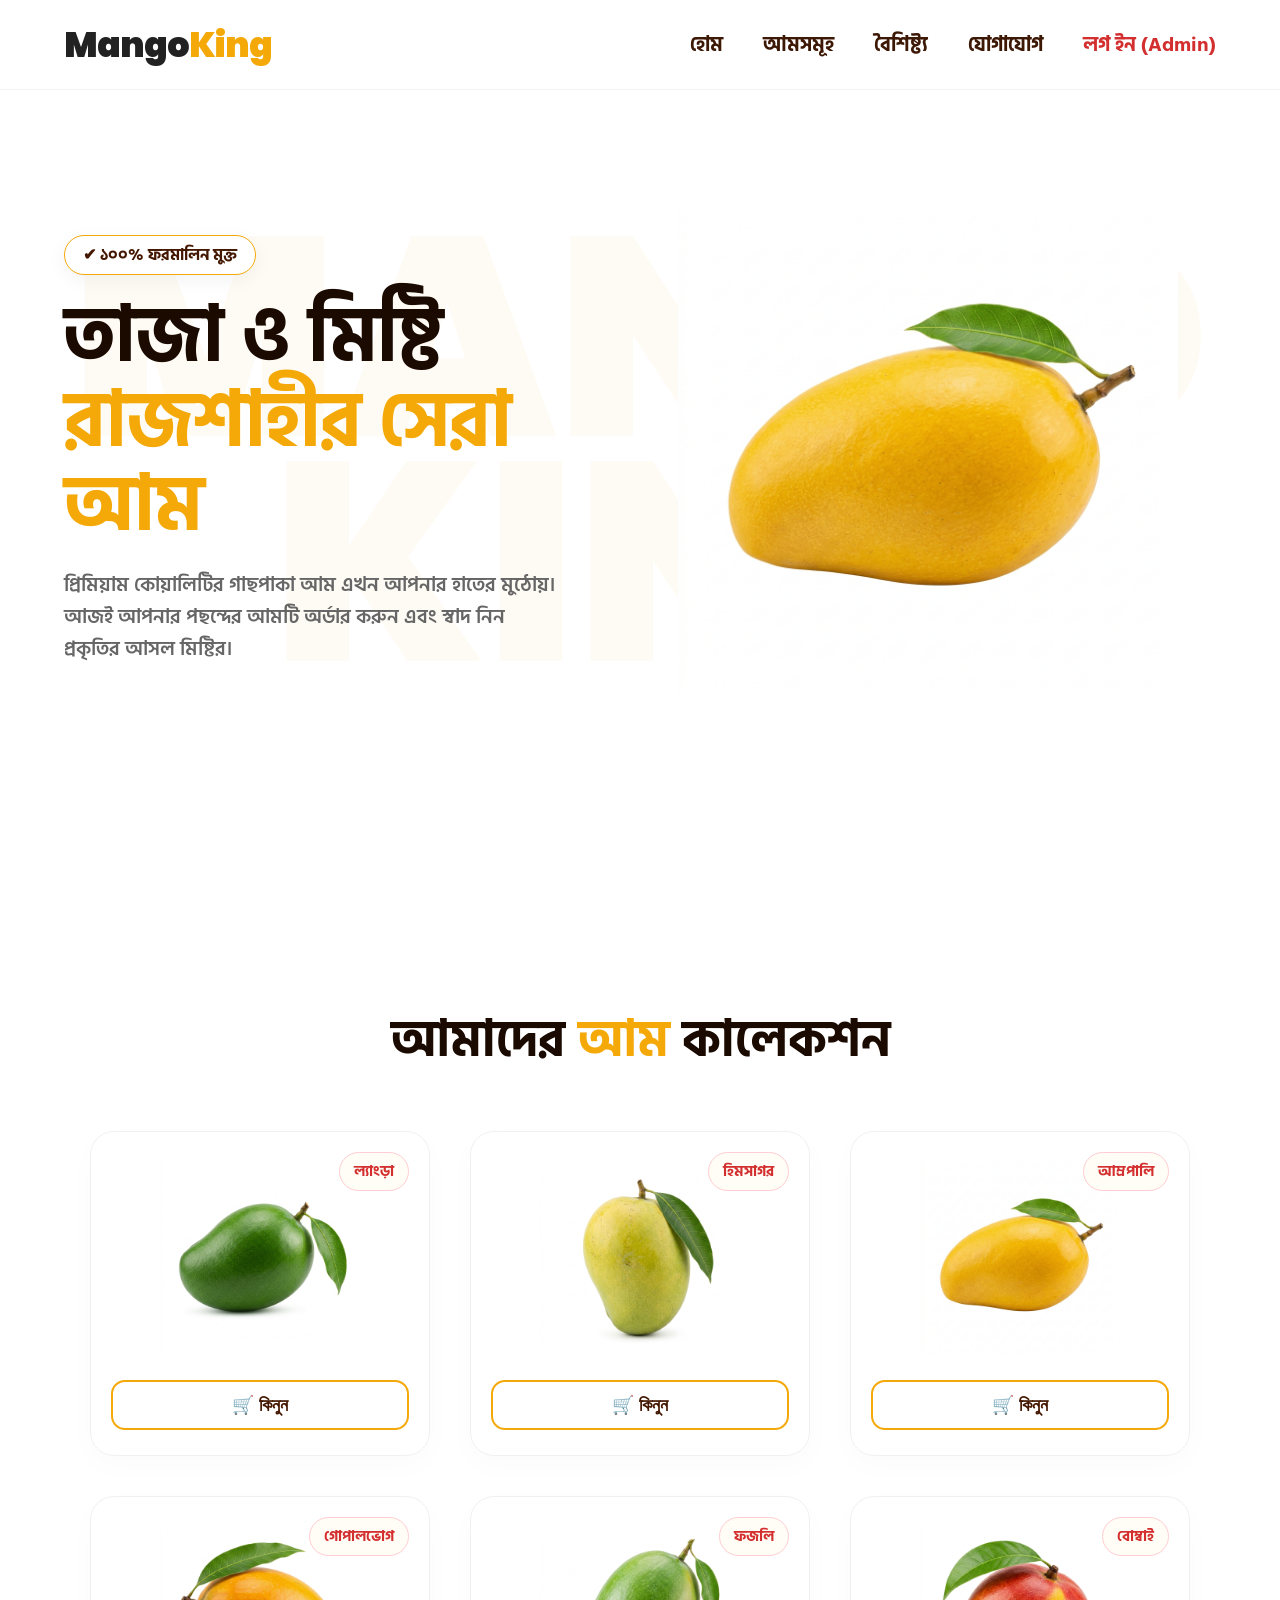
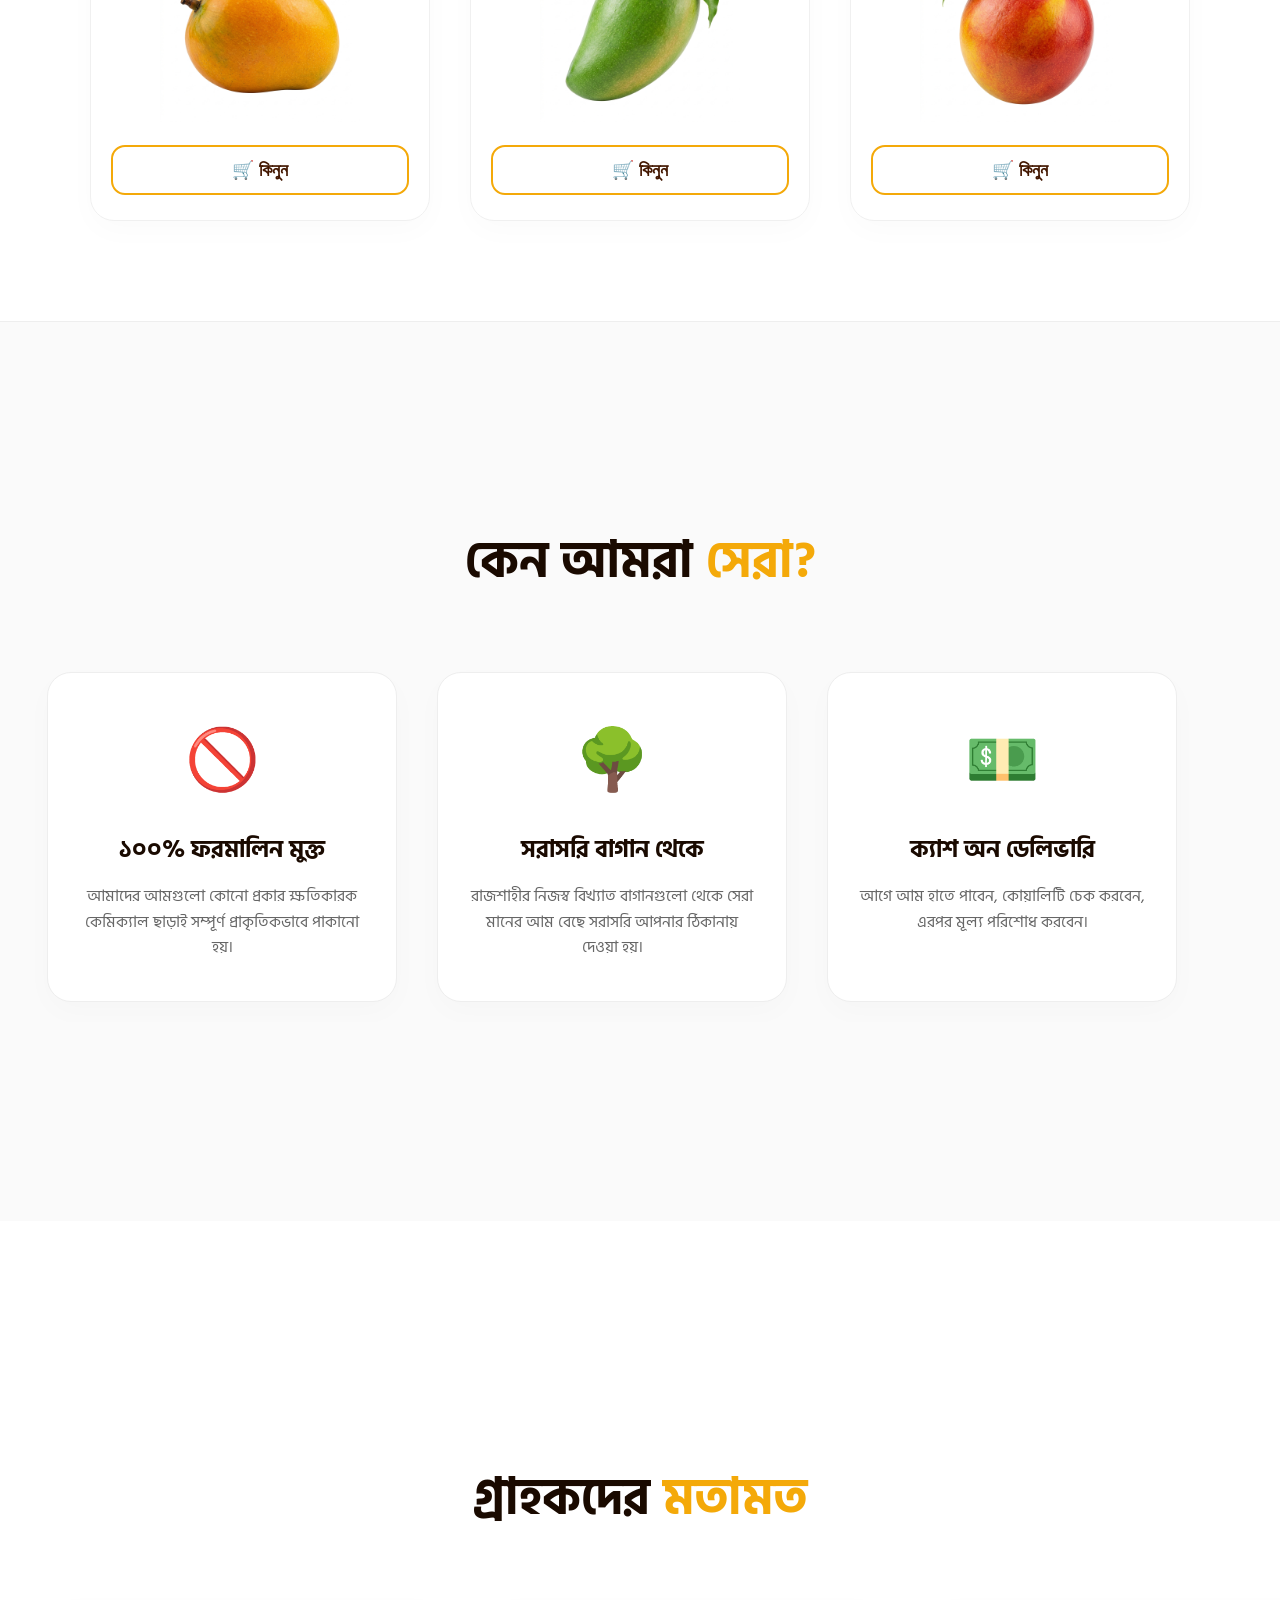
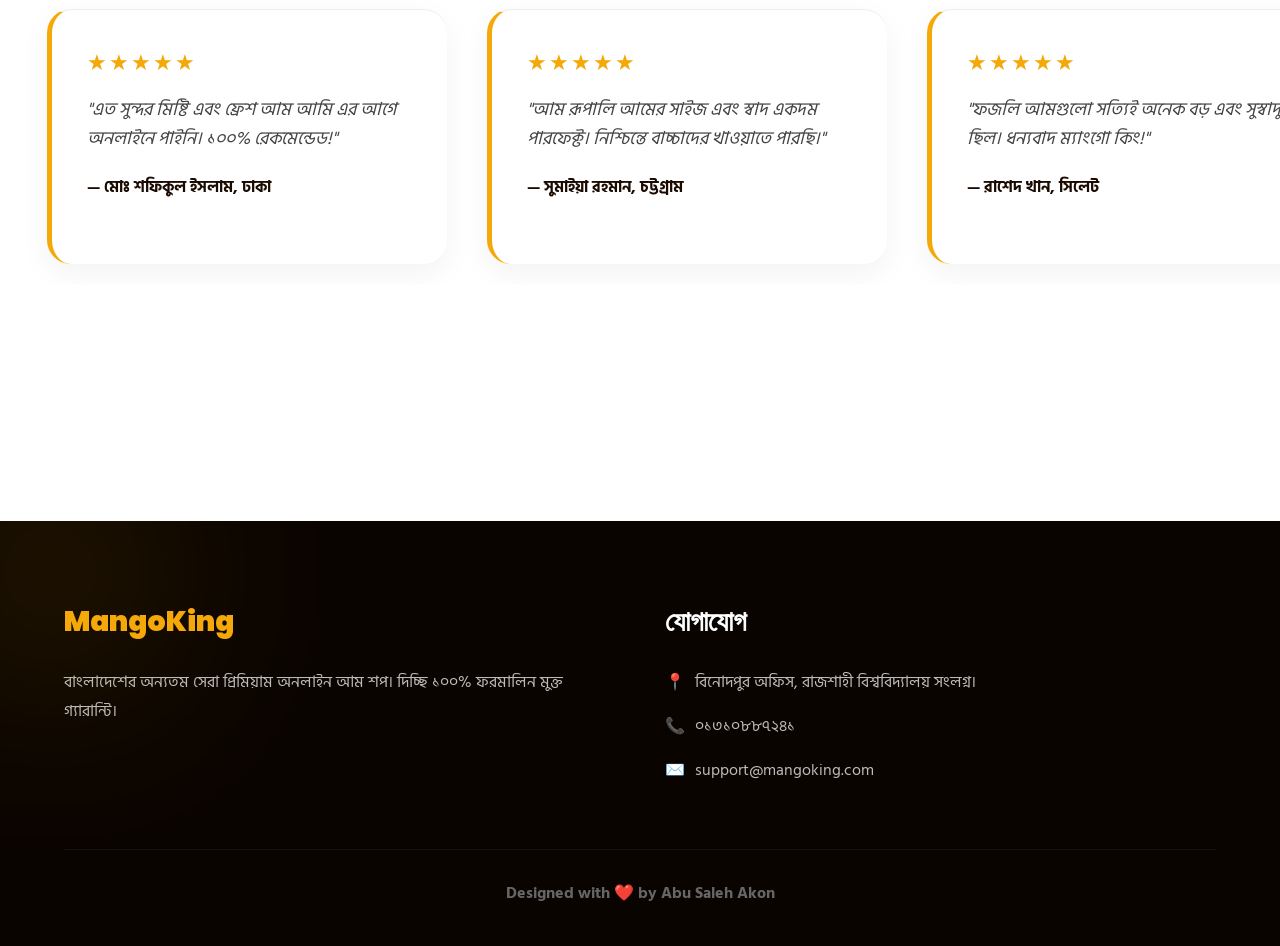
==== commit 740325ef: "Add files via upload" ====
--- a/index.html
+++ b/index.html
@@ -5,38 +5,43 @@
   <meta name="viewport" content="width=device-width, initial-scale=1.0, maximum-scale=1.0, user-scalable=no" />
   <title>MangoKing - Premium Magical Store</title>
 
-  <link href="https://fonts.googleapis.com/css2?family=Hind+Siliguri:wght@500;700;800;900&family=Poppins:wght@700;800&display=swap" rel="stylesheet">
+  <link href="https://fonts.googleapis.com/css2?family=Hind+Siliguri:wght@500;700;800;900&family=Poppins:wght@700;800;900&display=swap" rel="stylesheet">
 
   <style>
     * { margin: 0; padding: 0; box-sizing: border-box; }
 
-    /* MAGICAL MANGO CURSOR */
-    html, body {
-      font-family: "Hind Siliguri", sans-serif; background: #fdf5e0; color: #3a1505;
-      overflow-x: hidden; scroll-behavior: smooth;
+    /* MAGICAL MANGO CURSOR & SCROLL SNAP */
+    html {
+      scroll-snap-type: y mandatory;
+      scroll-behavior: smooth;
+    }
+    body {
+      font-family: "Hind Siliguri", sans-serif; background: #ffffff; color: #3a1505;
+      overflow-x: hidden;
       cursor: url('data:image/svg+xml;utf8,<svg xmlns="http://www.w3.org/2000/svg" width="28" height="28" viewBox="0 0 64 64"><path fill="%23f4a909" stroke="%233d1805" stroke-width="2" d="M32 60c-15.5 0-28-12.5-28-28 0-15.5 12.5-28 28-28 15.5 0 28 12.5 28 28 0 15.5-12.5 28-28 28z"/></svg>') 14 14, auto;
     }
 
     ::-webkit-scrollbar { width: 0; display: none; }
 
-    /* DRAG & SCROLL CONTINUOUS CONTAINER (For Features & Testimonials) */
-    .drag-scroll {
-      display: flex; gap: 80px; width: 100%; overflow-x: auto; padding: 20px 0;
-      scroll-behavior: auto; -webkit-overflow-scrolling: touch; cursor: grab;
-    }
-    .drag-scroll.active { cursor: grabbing; }
-    .drag-scroll::-webkit-scrollbar { display: none; }
-    .drag-item { flex: 0 0 auto; user-select: none; }
+    /* SNAP SECTIONS */
+    section {
+      min-height: 100vh;
+      scroll-snap-align: start;
+      scroll-snap-stop: always;
+      position: relative;
+      display: flex; flex-direction: column; justify-content: center;
+    }
 
     /* GLASSMORPHISM HEADER & MOBILE MENU */
     header {
-      height: 90px; background: rgba(255, 255, 255, 0.15); backdrop-filter: blur(20px); -webkit-backdrop-filter: blur(20px);
-      border-bottom: 1px solid rgba(255, 255, 255, 0.3); display: flex; align-items: center; justify-content: space-between;
+      height: 90px; background: rgba(255, 255, 255, 0.7); backdrop-filter: blur(25px); -webkit-backdrop-filter: blur(25px);
+      display: flex; align-items: center; justify-content: space-between;
       padding: 0 5%; position: fixed; top: 0; left: 0; right: 0; z-index: 1000; transition: all 0.3s ease;
-    }
-    header.scrolled { background: rgba(255, 255, 255, 0.85); box-shadow: 0 5px 20px rgba(0,0,0,0.1); }
-
-    .logo { font-family: "Poppins", sans-serif; font-size: 35px; font-weight: 800; color: #3d1805; text-shadow: 0 2px 10px rgba(255,255,255,0.8); z-index: 1001; }
+      border-bottom: 1px solid rgba(0, 0, 0, 0.05);
+    }
+    header.scrolled { box-shadow: 0 10px 30px rgba(0,0,0,0.05); }
+
+    .logo { font-family: "Poppins", sans-serif; font-size: 35px; font-weight: 900; color: #222; z-index: 1001; letter-spacing: -1px; }
     .logo span { color: #f4a909; }
 
     nav { display: flex; gap: 40px; font-size: 20px; font-weight: 800; }
@@ -52,175 +57,200 @@
     .falling-leaf {
       position: absolute; top: -150px;
       background: url('data:image/svg+xml;utf8,<svg xmlns="http://www.w3.org/2000/svg" viewBox="0 0 100 300"><defs><linearGradient id="g" x1="0%25" y1="0%25" x2="100%25" y2="100%25"><stop offset="0%25" stop-color="%2366bb6a"/><stop offset="50%25" stop-color="%232e7d32"/><stop offset="100%25" stop-color="%231b5e20"/></linearGradient></defs><path fill="url(%23g)" d="M50 10 C 90 80 80 230 50 290 C 20 230 10 80 50 10 Z"/><path stroke="%231b5e20" stroke-width="3" fill="none" d="M50 10 Q 50 150 50 290"/><path stroke="%234caf50" stroke-width="1.5" fill="none" opacity="0.6" d="M50 150 L75 100 M50 180 L70 140 M50 210 L65 180 M50 150 L25 100 M50 180 L30 140 M50 210 L35 180"/></svg>') no-repeat center/contain;
-      opacity: 0.8; animation: fall linear infinite; filter: drop-shadow(0 5px 10px rgba(0,0,0,0.2));
-    }
-    @keyframes fall { 0% { transform: translateY(-150px) rotate(-15deg) translateX(0); opacity: 0; } 10% { opacity: 0.9; } 90% { opacity: 0.9; } 100% { transform: translateY(110vh) rotate(45deg) translateX(200px); opacity: 0; } }
-
-    /* FUN FLOATING MANGO EMOJI BACKGROUND */
-    .fun-mango { position: absolute; font-size: 80px; opacity: 0.15; animation: floatMango 8s ease-in-out infinite alternate; z-index: 2; pointer-events: none; }
-    @keyframes floatMango { 0% { transform: translateY(0) rotate(0deg); } 100% { transform: translateY(-30px) rotate(20deg); } }
-
-    /* HERO SECTION */
-    .hero { background: url("sharp_bg.png") center/cover no-repeat; height: 100vh; display: flex; align-items: flex-start; justify-content: center; padding-top: 130px; position: relative; }
-    .hero::before { content: ""; position: absolute; inset: 0; background: linear-gradient(90deg, rgba(255,206,52,.9), rgba(0,0,0,.2)); z-index: 1; }
-    .hero-content { position: relative; z-index: 5; padding: 0 5%; width: 100%; margin-top: 5vh; }
-
-    .text-box { max-width: 800px; opacity: 0; transform: translateY(30px); transition: all 1s ease-out; position: relative; }
-    .text-box.visible { opacity: 1; transform: translateY(0); }
-
-    .eyebrow { display: inline-flex; align-items: center; gap: 10px; background: rgba(255, 255, 255, 0.9); padding: 8px 20px; border-radius: 40px; font-size: 18px; font-weight: 800; color: #e06000; margin-bottom: 25px; box-shadow: 0 5px 15px rgba(0,0,0,0.1); border: 2px solid #e06000; }
-    h1 { font-size: clamp(45px, 6vw, 95px); line-height: 1.1; font-weight: 900; letter-spacing: -1px; color: #431700; text-shadow: 0 5px 15px rgba(0,0,0,.15); margin-bottom: 20px; }
-    h1 span { display: block; color: #fff; text-shadow: 0 5px 20px rgba(0,0,0,.4); }
-    .desc { font-size: 24px; line-height: 1.6; font-weight: 800; color: #3d1805; max-width: 600px; text-shadow: 0 2px 5px rgba(255,255,255,.8); }
-
-    .bottom-wave { position: absolute; left: 0; bottom: -2px; width: 100%; height: 150px; background: linear-gradient(180deg, transparent, #fffdf8); z-index: 6; }
-
-    /* PAGE 2: MANGO COLLECTION (GRID LAYOUT) */
-    .mango-page { background: #fffdf8; background-image: radial-gradient(#ffdf80 1px, transparent 1px); background-size: 40px 40px; padding: 100px 5%; overflow: hidden; }
-    .section-title { font-size: 50px; font-weight: 900; color: #3d1805; margin-bottom: 60px; text-align: center; opacity: 0; transform: translateY(40px); transition: all 1s ease-out; }
+      opacity: 0.5; animation: fall linear infinite;
+    }
+    @keyframes fall { 0% { transform: translateY(-150px) rotate(-15deg) translateX(0); opacity: 0; } 10% { opacity: 0.8; } 90% { opacity: 0.8; } 100% { transform: translateY(110vh) rotate(45deg) translateX(200px); opacity: 0; } }
+
+    /* ULTRA-PREMIUM HERO SECTION (FIXED LAYOUT) */
+    .hero { 
+      background: #ffffff; overflow: hidden; display: flex; align-items: center; justify-content: center; padding: 100px 5%;
+    }
+    
+    .hero-bg-text {
+      position: absolute; top: 50%; left: 50%; transform: translate(-50%, -50%);
+      font-family: "Poppins", sans-serif; font-size: 22vw; font-weight: 900; line-height: 0.8;
+      color: #f4a909; opacity: 0.04; text-align: center; white-space: nowrap; pointer-events: none; z-index: 1;
+    }
+
+    .hero-container {
+      display: flex; align-items: center; justify-content: space-between; max-width: 1200px; width: 100%; z-index: 10;
+    }
+
+    .hero-content {
+      flex: 1; max-width: 600px;
+    }
+    .eyebrow {
+      display: inline-flex; align-items: center; gap: 8px; background: #fff;
+      padding: 6px 18px; border-radius: 40px; font-size: 16px; font-weight: 800; color: #431700;
+      margin-bottom: 20px; box-shadow: 0 5px 20px rgba(0,0,0,0.05); border: 1px solid #f4a909;
+    }
+    .main-title {
+      font-size: clamp(45px, 6vw, 80px); line-height: 1.1; font-weight: 900; letter-spacing: -1px; color: #1a0a00;
+    }
+    .main-title span { color: #f4a909; display: block; }
+    .hero-desc {
+      font-size: 20px; color: #666; margin-top: 20px; line-height: 1.6; font-weight: 600; max-width: 500px;
+    }
+
+    .hero-image-wrapper {
+      flex: 1; display: flex; justify-content: center; position: relative;
+    }
+    .hero-image-wrapper img {
+      width: 100%; max-width: 500px; object-fit: contain; mix-blend-mode: multiply;
+      animation: heroFloat 4s ease-in-out infinite alternate;
+    }
+    @keyframes heroFloat { 0% { transform: translateY(0px); } 100% { transform: translateY(-20px); } }
+
+    /* PAGE 2: MANGO COLLECTION (CLEAN GRID) */
+    .mango-page { background: #ffffff; padding: 100px 5%; }
+    .section-title { font-size: 50px; font-weight: 900; color: #1a0a00; margin-bottom: 50px; text-align: center; opacity: 0; transform: translateY(40px); transition: all 1s ease-out; }
     .section-title.visible { opacity: 1; transform: translateY(0); }
-    .section-title span { color: #e06000; }
-
-    .mango-grid { display: grid; grid-template-columns: repeat(3, 1fr); gap: 50px; max-width: 1200px; margin: 0 auto; }
+    .section-title span { color: #f4a909; }
+
+    .mango-grid { display: grid; grid-template-columns: repeat(3, 1fr); gap: 40px; max-width: 1100px; margin: 0 auto; width: 100%; }
     
-    .cartoon-item { display: flex; flex-direction: column; align-items: center; position: relative; width: 100%; opacity: 0; transform: translateY(50px); transition: all 0.8s ease-out; }
-    .cartoon-item.visible { opacity: 1; transform: translateY(0); }
-    .cartoon-item img { width: 260px; height: 260px; object-fit: contain; mix-blend-mode: multiply; pointer-events: none; transform-origin: bottom center; z-index: 5; }
-    .cartoon-item:hover img { animation: dance 0.6s ease-in-out infinite alternate; }
-
-    .shadow-oval { width: 60%; height: 20px; background: rgba(0,0,0,0.1); border-radius: 50%; margin-top: -30px; filter: blur(5px); margin-bottom: 30px; pointer-events: none; }
-
-    .name-tag-wrapper { position: absolute; top: 15px; left: 65%; transform-origin: top center; animation: swingTag 4s ease-in-out infinite alternate; z-index: 10; display: flex; flex-direction: column; align-items: center; pointer-events: none; }
-    .cartoon-item:nth-child(even) .name-tag-wrapper { animation: swingTag 5s ease-in-out infinite alternate-reverse; }
-    .string { width: 3px; height: 50px; background: linear-gradient(180deg, #d32f2f, #b71c1c); box-shadow: 1px 1px 3px rgba(0,0,0,0.3); border-radius: 2px; }
-    .name-tag { background: #fffdf5; padding: 6px 18px; border-radius: 8px; border: 2px solid #d32f2f; font-size: 18px; font-weight: 900; color: #3d1805; box-shadow: 0 5px 15px rgba(0,0,0,0.25); margin-top: -5px; position: relative; white-space: nowrap; }
-    .name-tag::before { content: ""; position: absolute; top: 4px; left: 50%; transform: translateX(-50%); width: 6px; height: 6px; background: #d32f2f; border-radius: 50%; }
-    @keyframes swingTag { 0% { transform: rotate(-12deg); } 100% { transform: rotate(12deg); } }
-
-    .order-btn {
-      background: linear-gradient(90deg, #4a1604, #661f06); color: #ffd431; padding: 15px 30px; border-radius: 50px;
-      font-family: inherit; font-size: 20px; font-weight: 900; border: none; cursor: pointer;
-      box-shadow: 0 10px 20px rgba(74, 22, 4, 0.3); transition: .2s cubic-bezier(0.175, 0.885, 0.32, 1.275); margin-top: 10px; z-index: 10; position: relative; width: 90%;
-    }
-    .order-btn:hover { transform: translateY(-5px) scale(1.05); box-shadow: 0 15px 30px rgba(74, 22, 4, 0.5); }
-    .order-btn:active { transform: scale(0.9); }
+    .sleek-card {
+      background: #fff; border-radius: 24px; padding: 25px 20px; text-align: center;
+      border: 1px solid #f0f0f0; box-shadow: 0 10px 30px rgba(0,0,0,0.02); position: relative;
+      opacity: 0; transform: translateY(40px); transition: all 0.8s cubic-bezier(0.175, 0.885, 0.32, 1.275);
+    }
+    .sleek-card.visible { opacity: 1; transform: translateY(0); }
+    .sleek-card:hover { transform: translateY(-10px); box-shadow: 0 25px 50px rgba(244, 169, 9, 0.1); border-color: #f4a909; }
+    
+    .sleek-card img { width: 100%; max-width: 200px; height: 200px; object-fit: contain; mix-blend-mode: multiply; transition: 0.4s; }
+    .sleek-card:hover img { transform: scale(1.08) rotate(3deg); }
+    
+    .sleek-badge {
+      position: absolute; top: 20px; right: 20px;
+      background: #fffdf5; color: #d32f2f; border: 1px solid #ffcdd2;
+      padding: 6px 14px; border-radius: 30px; font-size: 15px; font-weight: 900;
+    }
+
+    .sleek-buy-btn {
+      width: 100%; background: #fff; color: #431700; border: 2px solid #f4a909;
+      padding: 12px; border-radius: 14px; font-size: 18px; font-weight: 900; cursor: pointer;
+      margin-top: 15px; transition: 0.3s;
+    }
+    .sleek-buy-btn:hover { background: #f4a909; color: #fff; transform: translateY(-3px); }
+    .sleek-buy-btn:active { transform: scale(0.95); }
 
     /* PAGE 3: FEATURES */
-    .features-page { background: #fff; padding: 100px 0; overflow: hidden; }
-    .feature-card { background: #fffdf8; border: 2px solid #ffeeba; border-radius: 20px; padding: 40px 30px; text-align: center; transition: all 0.4s ease; box-shadow: 0 10px 30px rgba(0,0,0,0.05); width: 350px; pointer-events: none; }
-    .feature-card:hover { transform: translateY(-15px); box-shadow: 0 20px 40px rgba(244, 169, 9, 0.2); border-color: #f4a909; }
+    .features-page { background: #fafafa; padding: 100px 0; overflow: hidden; border-top: 1px solid #eee; }
+    .features-page .section-title { padding: 0 5%; }
+    .drag-scroll { display: flex; gap: 40px; width: 100%; overflow-x: auto; padding: 20px 5%; scroll-behavior: auto; -webkit-overflow-scrolling: touch; cursor: grab; }
+    .drag-scroll::-webkit-scrollbar { display: none; }
+    .drag-item { flex: 0 0 auto; user-select: none; }
+    
+    .feature-card { background: #fff; border-radius: 24px; padding: 40px 30px; text-align: center; transition: all 0.4s ease; width: 350px; opacity: 0; transform: translateY(40px); border: 1px solid #eee; box-shadow: 0 10px 30px rgba(0,0,0,0.02); }
+    .feature-card.visible { opacity: 1; transform: translateY(0); pointer-events: all; }
     .f-icon { font-size: 60px; margin-bottom: 20px; display: inline-block; animation: floatIcon 3s infinite ease-in-out alternate; }
     @keyframes floatIcon { 0% { transform: translateY(0); } 100% { transform: translateY(-10px); } }
-    .feature-card h3 { font-size: 26px; color: #3d1805; margin-bottom: 15px; font-weight: 900; }
-    .feature-card p { font-size: 18px; color: #555; line-height: 1.6; }
+    .feature-card h3 { font-size: 24px; color: #1a0a00; margin-bottom: 15px; font-weight: 900; }
+    .feature-card p { font-size: 16px; color: #666; line-height: 1.6; }
 
     /* PAGE 4: TESTIMONIALS */
-    .testi-page { background: #fdf5e0; padding: 100px 0; overflow: hidden; position: relative; }
-    .testi-card { background: #fff; width: 400px; padding: 30px; border-radius: 20px; box-shadow: 0 10px 30px rgba(0,0,0,0.08); border-left: 5px solid #f4a909; pointer-events: none; }
-    .stars { color: #f4a909; font-size: 22px; margin-bottom: 15px; }
-    .testi-text { font-size: 20px; color: #444; font-style: italic; margin-bottom: 20px; line-height: 1.5; }
-    .customer { font-weight: 900; color: #3d1805; font-size: 18px; }
+    .testi-page { background: #ffffff; padding: 100px 0; overflow: hidden; position: relative; }
+    .testi-page .section-title { padding: 0 5%; }
+    .testi-card { background: #fff; width: 400px; padding: 35px; border-radius: 24px; box-shadow: 0 10px 30px rgba(0,0,0,0.05); border-left: 5px solid #f4a909; border-top: 1px solid #eee; opacity: 0; transform: translateY(40px); transition: all 0.6s ease-out; }
+    .testi-card.visible { opacity: 1; transform: translateY(0); pointer-events: all; }
+    .stars { color: #f4a909; font-size: 22px; margin-bottom: 15px; letter-spacing: 2px; }
+    .testi-text { font-size: 18px; color: #444; font-style: italic; margin-bottom: 20px; line-height: 1.6; }
+    .customer { font-weight: 900; color: #1a0a00; font-size: 16px; }
 
     /* FOOTER SECTION */
-    footer { background: #1a0a00; color: #fff; padding: 80px 5% 40px; position: relative; overflow: hidden; }
-    footer::before { content: ""; position: absolute; top: -50px; left: -50px; width: 200px; height: 200px; background: #f4a909; filter: blur(100px); opacity: 0.2; pointer-events: none; }
+    footer { background: #0a0400; color: #fff; padding: 80px 5% 40px; position: relative; overflow: hidden; min-height: unset; scroll-snap-align: end; }
+    footer::before { content: ""; position: absolute; top: -50px; left: -50px; width: 200px; height: 200px; background: #f4a909; filter: blur(100px); opacity: 0.15; pointer-events: none; }
     .footer-grid { display: grid; grid-template-columns: repeat(auto-fit, minmax(250px, 1fr)); gap: 50px; max-width: 1200px; margin: 0 auto; margin-bottom: 50px; }
     .footer-col h3 { font-size: 28px; font-family: "Poppins", sans-serif; color: #f4a909; margin-bottom: 25px; font-weight: 900; }
-    .footer-col p { font-size: 18px; line-height: 1.8; color: #bbb; margin-bottom: 15px; display: flex; align-items: flex-start; gap: 10px; }
-    .footer-col a { color: #bbb; text-decoration: none; transition: 0.3s; display: block; margin-bottom: 10px; font-size: 18px; }
-    .footer-col a:hover { color: #f4a909; padding-left: 10px; }
-    .footer-bottom { text-align: center; padding-top: 30px; border-top: 1px solid rgba(255,255,255,0.1); color: #777; font-size: 18px; font-weight: 800; }
+    .footer-col p { font-size: 16px; line-height: 1.8; color: #bbb; margin-bottom: 15px; display: flex; align-items: flex-start; gap: 10px; }
+    .footer-bottom { text-align: center; padding-top: 30px; border-top: 1px solid rgba(255,255,255,0.05); color: #666; font-size: 16px; font-weight: 800; }
     .footer-bottom span { color: #f4a909; animation: heartbeat 1.5s infinite; display: inline-block; }
     @keyframes heartbeat { 0%, 100% { transform: scale(1); } 50% { transform: scale(1.3); } }
 
     /* DYNAMIC CHECKOUT MODAL */
-    .checkout-modal { position: fixed; inset: 0; background: rgba(0,0,0,0.7); backdrop-filter: blur(10px); z-index: 2000; display: flex; align-items: center; justify-content: center; opacity: 0; pointer-events: none; transition: 0.4s; padding: 20px; }
+    .checkout-modal { position: fixed; inset: 0; background: rgba(255, 255, 255, 0.9); backdrop-filter: blur(15px); z-index: 2000; display: flex; align-items: center; justify-content: center; opacity: 0; pointer-events: none; transition: 0.4s; padding: 20px; }
     .checkout-modal.active { opacity: 1; pointer-events: all; }
-    .modal-content { width: 100%; max-width: 1000px; height: 90vh; background: #fff; border-radius: 30px; overflow: hidden; display: flex; box-shadow: 0 25px 50px rgba(0,0,0,0.5); transform: translateY(50px) scale(0.95); transition: 0.5s cubic-bezier(0.175, 0.885, 0.32, 1.275); }
+    .modal-content { width: 100%; max-width: 900px; height: 85vh; background: #fff; border-radius: 30px; overflow: hidden; display: flex; box-shadow: 0 30px 60px rgba(0,0,0,0.1); border: 1px solid #eee; transform: translateY(50px) scale(0.95); transition: 0.5s cubic-bezier(0.175, 0.885, 0.32, 1.275); }
     .checkout-modal.active .modal-content { transform: translateY(0) scale(1); }
     
-    .modal-left { flex: 1; background: url("juicy_mango_bg.png") center/cover no-repeat; position: relative; display: flex; flex-direction: column; justify-content: flex-end; padding: 50px; color: #fff; }
-    .modal-left::before { content: ""; position: absolute; inset: 0; background: linear-gradient(0deg, rgba(0,0,0,0.9) 0%, rgba(0,0,0,0) 60%); }
-    .modal-left h2 { position: relative; z-index: 2; font-size: 55px; font-weight: 900; text-shadow: 0 5px 15px rgba(0,0,0,0.5); margin-bottom: 10px; }
-    .mango-type-label { position: relative; z-index: 2; font-size: 26px; font-weight: 800; color: #ffd431; }
-
-    .modal-right { flex: 1.2; background: #fffaf0; padding: 40px 50px; display: flex; flex-direction: column; overflow-y: auto; position: relative; }
-    .close-btn { position: absolute; top: 20px; right: 20px; font-size: 30px; cursor: pointer; color: #555; background: #eee; border-radius: 50%; width: 45px; height: 45px; display: flex; align-items: center; justify-content: center; z-index: 10; transition: 0.3s; }
-    .close-btn:hover { background: #ff5722; color: #fff; transform: rotate(90deg); }
-
-    .form-title { font-size: 32px; font-weight: 900; color: #4a1604; margin-bottom: 25px; }
-    .package-grid { display: grid; grid-template-columns: repeat(3, 1fr); gap: 15px; margin-bottom: 30px; }
-    .package-card { background: #fff; border: 2px solid #e0e0e0; border-radius: 15px; padding: 15px 10px; text-align: center; cursor: pointer; transition: 0.3s; }
-    .package-card img { width: 60px; height: 60px; object-fit: contain; margin-bottom: 10px; }
-    .package-card h4 { font-size: 24px; font-weight: 900; color: #333; }
-    .package-card.selected { border-color: #f4a909; background: #fffdf5; box-shadow: 0 8px 20px rgba(244, 169, 9, 0.2); transform: translateY(-5px); }
-
-    .input-group { margin-bottom: 20px; }
-    .input-group label { display: block; font-size: 18px; font-weight: 800; color: #555; margin-bottom: 8px; }
-    .input-group input, .input-group textarea { width: 100%; padding: 18px; border: 2px solid #e0e0e0; border-radius: 12px; font-family: inherit; font-size: 18px; transition: 0.3s; background: #fff; }
-    .input-group input:focus, .input-group textarea:focus { outline: none; border-color: #f4a909; box-shadow: 0 0 0 5px rgba(244, 169, 9, 0.1); }
-
-    .billing-section { background: #fff; padding: 25px; border-radius: 15px; margin-bottom: 25px; border: 2px dashed #d4a373; }
-    .bill-row { display: flex; justify-content: space-between; font-size: 20px; font-weight: 700; color: #555; margin-bottom: 12px; }
-    .bill-row.total { font-size: 28px; font-weight: 900; color: #d32f2f; border-top: 2px solid #eee; padding-top: 15px; margin-top: 15px; }
-
-    .confirm-btn { background: linear-gradient(90deg, #f4a909, #ff5722); color: #fff; width: 100%; padding: 22px; border: none; border-radius: 15px; font-size: 26px; font-weight: 900; font-family: inherit; cursor: pointer; box-shadow: 0 15px 30px rgba(244, 169, 9, 0.3); transition: 0.3s; }
-    .confirm-btn:hover { transform: translateY(-5px); box-shadow: 0 20px 40px rgba(244, 169, 9, 0.5); }
-    .confirm-btn:active { transform: scale(0.95); }
-
-    /* Success Screen */
+    .modal-left { flex: 1; background: #fafafa; position: relative; display: flex; flex-direction: column; justify-content: center; align-items: center; padding: 40px; text-align: center; border-right: 1px solid #eee; }
+    .modal-left img { width: 250px; height: 250px; object-fit: contain; margin-bottom: 20px; mix-blend-mode: multiply; }
+    .modal-left h2 { font-size: 45px; font-weight: 900; color: #1a0a00; margin-bottom: 10px; }
+    .mango-type-label { font-size: 20px; font-weight: 800; color: #e06000; }
+
+    .modal-right { flex: 1.2; background: #fff; padding: 40px; display: flex; flex-direction: column; overflow-y: auto; position: relative; }
+    .close-btn { position: absolute; top: 20px; right: 20px; font-size: 24px; cursor: pointer; color: #999; background: #f5f5f5; border-radius: 50%; width: 40px; height: 40px; display: flex; align-items: center; justify-content: center; transition: 0.3s; }
+    .close-btn:hover { background: #ffebee; color: #d32f2f; transform: rotate(90deg); }
+
+    .form-title { font-size: 26px; font-weight: 900; color: #1a0a00; margin-bottom: 20px; }
+    .package-grid { display: grid; grid-template-columns: repeat(3, 1fr); gap: 10px; margin-bottom: 25px; }
+    .package-card { background: #fafafa; border: 2px solid transparent; border-radius: 12px; padding: 15px 10px; text-align: center; cursor: pointer; transition: 0.3s; }
+    .package-card h4 { font-size: 20px; font-weight: 900; color: #333; }
+    .package-card.selected { border-color: #f4a909; background: #fff; box-shadow: 0 10px 20px rgba(244, 169, 9, 0.1); }
+
+    .input-group { margin-bottom: 15px; }
+    .input-group label { display: block; font-size: 15px; font-weight: 800; color: #777; margin-bottom: 5px; }
+    .input-group input, .input-group textarea { width: 100%; padding: 15px; border: 2px solid #eee; border-radius: 10px; font-family: inherit; font-size: 16px; transition: 0.3s; background: #fcfcfc; }
+    .input-group input:focus, .input-group textarea:focus { outline: none; border-color: #f4a909; background: #fff; }
+
+    .billing-section { background: #fafafa; padding: 20px; border-radius: 12px; margin-bottom: 20px; }
+    .bill-row { display: flex; justify-content: space-between; font-size: 16px; font-weight: 700; color: #555; margin-bottom: 10px; }
+    .bill-row.total { font-size: 22px; font-weight: 900; color: #d32f2f; border-top: 2px dashed #ddd; padding-top: 15px; margin-top: 10px; }
+
+    .confirm-btn { background: #1a0a00; color: #fff; width: 100%; padding: 18px; border: none; border-radius: 12px; font-size: 20px; font-weight: 900; font-family: inherit; cursor: pointer; transition: 0.3s; box-shadow: 0 10px 25px rgba(0,0,0,0.1); }
+    .confirm-btn:hover { background: #f4a909; transform: translateY(-3px); box-shadow: 0 15px 30px rgba(244, 169, 9, 0.3); }
+
     .success-overlay { position: absolute; inset: 0; background: #fff; z-index: 50; display: flex; flex-direction: column; align-items: center; justify-content: center; opacity: 0; pointer-events: none; transition: 0.5s; text-align: center; padding: 30px; }
     .success-overlay.active { opacity: 1; pointer-events: all; }
-    .success-icon { font-size: 100px; color: #4caf50; margin-bottom: 20px; animation: popIn 0.6s cubic-bezier(0.175, 0.885, 0.32, 1.275); }
-    @keyframes popIn { 0% { transform: scale(0); } 100% { transform: scale(1); } }
-
-    .admin-link { position: fixed; bottom: 20px; right: 20px; background: rgba(0,0,0,0.8); color: #fff; padding: 12px 25px; border-radius: 30px; text-decoration: none; font-weight: bold; z-index: 100; backdrop-filter: blur(5px); box-shadow: 0 5px 15px rgba(0,0,0,0.3); transition: 0.3s; border: 1px solid rgba(255,255,255,0.2); }
-    .admin-link:hover { background: #f4a909; color: #333; transform: translateY(-5px); }
+    .success-icon { font-size: 80px; color: #4caf50; margin-bottom: 15px; }
 
     /* =========================================================
        📱 ULTIMATE MOBILE RESPONSIVENESS OVERHAUL
        ========================================================= */
     @media (max-width: 900px) {
-      .hero { padding-top: 100px; }
-      .hero-content { margin-top: -2vh; } /* Pushing text even higher on mobile */
+      section { height: auto; min-height: 100vh; padding: 80px 5% 40px; }
       
-      /* Header & Glassmorphism Hamburger */
-      header { padding: 0 20px; height: 80px; background: rgba(255,255,255,0.8); backdrop-filter: blur(20px); }
-      .menu-btn { display: block; }
+      header { padding: 0 20px; height: 75px; }
+      .logo { font-size: 28px; }
+      .menu-btn { display: block; font-size: 30px; }
+      
       nav {
         position: fixed; top: 0; right: -100%; width: 280px; height: 100vh;
-        background: rgba(255,255,255,0.3); backdrop-filter: blur(35px); -webkit-backdrop-filter: blur(35px);
+        background: rgba(255, 255, 255, 0.95); backdrop-filter: blur(35px); -webkit-backdrop-filter: blur(35px);
         flex-direction: column; align-items: flex-start; padding: 100px 40px;
         box-shadow: -10px 0 30px rgba(0,0,0,0.1); transition: 0.4s ease;
       }
       nav.active { right: 0; }
-      nav a { font-size: 20px; border-bottom: 1px solid rgba(0,0,0,0.1); width: 100%; padding-bottom: 15px; text-shadow: 0 1px 5px rgba(255,255,255,0.5); }
-
-      h1 { font-size: 45px; letter-spacing: 0; }
-      .desc { font-size: 18px; }
-
-      .section-title { font-size: 35px; margin-bottom: 30px; padding: 0 20px; }
-      .mango-page, .features-page, .testi-page { padding: 60px 0; }
+      nav a { font-size: 18px; border-bottom: 1px solid rgba(0,0,0,0.05); width: 100%; padding-bottom: 15px; }
+
+      /* Mobile Hero Fix (Stacked) */
+      .hero { padding-top: 120px; align-items: flex-start; }
+      .hero-container { flex-direction: column; text-align: center; }
+      .hero-content { margin-bottom: 30px; max-width: 100%; }
+      .hero-bg-text { font-size: 45vw; top: 30%; }
+      .eyebrow { font-size: 14px; padding: 4px 12px; margin-bottom: 10px; }
+      .main-title { font-size: 38px; }
+      .hero-desc { font-size: 16px; margin: 15px auto 0; }
+      .hero-image-wrapper img { max-width: 300px; height: 300px; }
       
-      /* Mobile Mango Grid (2 Columns, 3 Rows) */
-      .mango-grid { grid-template-columns: repeat(2, 1fr); gap: 15px; padding: 0 10px; }
-      .cartoon-item img { width: 140px; height: 140px; }
-      .name-tag-wrapper { top: 10px; left: 55%; transform: scale(0.85); }
-      .order-btn { font-size: 16px; padding: 10px; width: 100%; border-radius: 12px; }
-
-      .drag-scroll { gap: 30px; padding: 10px 20px; }
-      .feature-card { width: 300px; padding: 30px 20px; }
-      .testi-card { width: 320px; padding: 25px; }
-
-      footer { padding: 60px 20px 30px; }
-      .footer-col h3 { font-size: 24px; }
-      .footer-col p { font-size: 16px; }
-
-      .modal-content { flex-direction: column; height: 95vh; border-radius: 20px; overflow-y: auto; }
-      .modal-left { flex: none; height: 200px; padding: 30px 20px; }
-      .modal-left h2 { font-size: 38px; }
-      .modal-right { padding: 25px 20px; }
-      .package-card h4 { font-size: 18px; }
+      /* Mango Grid Mobile Fix (2 columns, Breathable) */
+      .mango-page { padding-top: 100px; }
+      .section-title { font-size: 32px; margin-bottom: 30px; }
+      .mango-grid { grid-template-columns: repeat(2, 1fr); gap: 15px; }
+      .sleek-card { padding: 15px 10px; border-radius: 16px; }
+      .sleek-card img { height: 110px; max-width: 100%; margin-bottom: 5px; }
+      .sleek-badge { top: 10px; right: 10px; font-size: 12px; padding: 3px 8px; }
+      .sleek-buy-btn { font-size: 14px; padding: 8px; margin-top: 5px; border-radius: 8px; }
+
+      .feature-card { width: 280px; padding: 30px 20px; }
+      .testi-card { width: 300px; padding: 25px 20px; }
+
+      .modal-content { flex-direction: column; height: 95vh; border-radius: 20px; }
+      .modal-left { flex: none; height: 250px; padding: 20px; }
+      .modal-left img { height: 120px; width: 120px; margin-bottom: 10px; }
+      .modal-left h2 { font-size: 32px; }
+      .modal-right { padding: 20px; }
+      .package-card h4 { font-size: 16px; padding: 10px; }
     }
   </style>
 </head>
@@ -233,122 +263,122 @@
   <header id="mainHeader">
     <div class="logo">Mango<span>King</span></div>
     <nav id="navMenu">
-      <a href="#" onclick="closeMenu()">হোম</a>
+      <a href="#hero" onclick="closeMenu()">হোম</a>
       <a href="#collection" onclick="closeMenu()">আমসমূহ</a>
       <a href="#features" onclick="closeMenu()">বৈশিষ্ট্য</a>
       <a href="#footer" onclick="closeMenu()">যোগাযোগ</a>
+      <a href="admin.html" style="color:#d32f2f;">লগ ইন (Admin)</a>
     </nav>
     <div class="menu-btn" onclick="toggleMenu()">☰</div>
   </header>
 
-  <!-- HERO SECTION -->
-  <section class="hero">
-    <div class="fun-mango" style="top: 20%; right: 15%;">🥭</div>
-    <div class="fun-mango" style="bottom: 30%; left: 10%; font-size: 50px; animation-duration: 6s;">🥭</div>
-    <div class="hero-content">
-      <div class="text-box reveal-target">
+  <!-- HERO SECTION (FIXED LAYOUT) -->
+  <section class="hero" id="hero">
+    <div class="hero-bg-text">MANGO<br>KING</div>
+    <div class="hero-container">
+      <div class="hero-content">
         <div class="eyebrow">✔ ১০০% ফরমালিন মুক্ত</div>
-        <h1>
-          তাজা ও মিষ্টি
-          <span>রাজশাহীর আম</span>
-        </h1>
-        <p class="desc">
-          প্রিমিয়াম কোয়ালিটির গাছপাকা আম এখন আপনার হাতের মুঠোয়। আজই আপনার পছন্দের আমটি অর্ডার করুন এবং স্বাদ নিন প্রকৃতির আসল মিষ্টির।
-        </p>
+        <h1 class="main-title">তাজা ও মিষ্টি<br><span>রাজশাহীর সেরা আম</span></h1>
+        <p class="hero-desc">প্রিমিয়াম কোয়ালিটির গাছপাকা আম এখন আপনার হাতের মুঠোয়। আজই আপনার পছন্দের আমটি অর্ডার করুন এবং স্বাদ নিন প্রকৃতির আসল মিষ্টির।</p>
+      </div>
+      <div class="hero-image-wrapper">
+        <img src="mango_amrapali.png" alt="Premium Mango">
       </div>
     </div>
-    <div class="bottom-wave"></div>
   </section>
 
-  <!-- PAGE 2: MANGO COLLECTION (2-Column Mobile Grid) -->
+  <!-- PAGE 2: MANGO COLLECTION (Breathable Grid) -->
   <section id="collection" class="mango-page">
     <h2 class="section-title reveal-target">আমাদের <span>আম</span> কালেকশন</h2>
     <div class="mango-grid">
-      <!-- Item 1: Langra -->
-      <div class="cartoon-item reveal-target">
+      <div class="sleek-card reveal-target" style="transition-delay: 0.1s">
+        <div class="sleek-badge">ল্যাংড়া</div>
         <img src="mango_langra.png" alt="Langra">
-        <div class="shadow-oval"></div>
-        <div class="name-tag-wrapper"><div class="string"></div><div class="name-tag">ল্যাংড়া</div></div>
-        <button class="order-btn" onclick="openModal('ল্যাংড়া', 'mango_langra.png')">আমাকে অর্ডার করুন</button>
-      </div>
-      <!-- Item 2: Himsagar -->
-      <div class="cartoon-item reveal-target" style="transition-delay: 0.1s">
+        <button class="sleek-buy-btn" onclick="openModal('ল্যাংড়া', 'mango_langra.png')">🛒 কিনুন</button>
+      </div>
+      <div class="sleek-card reveal-target" style="transition-delay: 0.2s">
+        <div class="sleek-badge">হিমসাগর</div>
         <img src="mango_himsagar.png" alt="Himsagar">
-        <div class="shadow-oval"></div>
-        <div class="name-tag-wrapper"><div class="string"></div><div class="name-tag">হিমসাগর</div></div>
-        <button class="order-btn" onclick="openModal('হিমসাগর', 'mango_himsagar.png')">আমাকে অর্ডার করুন</button>
-      </div>
-      <!-- Item 3: Amrapali -->
-      <div class="cartoon-item reveal-target" style="transition-delay: 0.2s">
+        <button class="sleek-buy-btn" onclick="openModal('হিমসাগর', 'mango_himsagar.png')">🛒 কিনুন</button>
+      </div>
+      <div class="sleek-card reveal-target" style="transition-delay: 0.3s">
+        <div class="sleek-badge">আম্রপালি</div>
         <img src="mango_amrapali.png" alt="Amrapali">
-        <div class="shadow-oval"></div>
-        <div class="name-tag-wrapper"><div class="string"></div><div class="name-tag">আম্রপালি</div></div>
-        <button class="order-btn" onclick="openModal('আম্রপালি', 'mango_amrapali.png')">আমাকে অর্ডার করুন</button>
-      </div>
-      <!-- Item 4: Gopalbhog -->
-      <div class="cartoon-item reveal-target" style="transition-delay: 0.3s">
+        <button class="sleek-buy-btn" onclick="openModal('আম্রপালি', 'mango_amrapali.png')">🛒 কিনুন</button>
+      </div>
+      <div class="sleek-card reveal-target" style="transition-delay: 0.4s">
+        <div class="sleek-badge">গোপালভোগ</div>
         <img src="mango_gopalbhog.png" alt="Gopalbhog">
-        <div class="shadow-oval"></div>
-        <div class="name-tag-wrapper"><div class="string"></div><div class="name-tag">গোপালভোগ</div></div>
-        <button class="order-btn" onclick="openModal('গোপালভোগ', 'mango_gopalbhog.png')">আমাকে অর্ডার করুন</button>
-      </div>
-      <!-- Item 5: Fazli -->
-      <div class="cartoon-item reveal-target" style="transition-delay: 0.4s">
+        <button class="sleek-buy-btn" onclick="openModal('গোপালভোগ', 'mango_gopalbhog.png')">🛒 কিনুন</button>
+      </div>
+      <div class="sleek-card reveal-target" style="transition-delay: 0.5s">
+        <div class="sleek-badge">ফজলি</div>
         <img src="mango_fazli.png" alt="Fazli">
-        <div class="shadow-oval"></div>
-        <div class="name-tag-wrapper"><div class="string"></div><div class="name-tag">ফজলি</div></div>
-        <button class="order-btn" onclick="openModal('ফজলি', 'mango_fazli.png')">আমাকে অর্ডার করুন</button>
-      </div>
-      <!-- Item 6: Bombai -->
-      <div class="cartoon-item reveal-target" style="transition-delay: 0.5s">
+        <button class="sleek-buy-btn" onclick="openModal('ফজলি', 'mango_fazli.png')">🛒 কিনুন</button>
+      </div>
+      <div class="sleek-card reveal-target" style="transition-delay: 0.6s">
+        <div class="sleek-badge">বোম্বাই</div>
         <img src="mango_bombai.png" alt="Bombai">
-        <div class="shadow-oval"></div>
-        <div class="name-tag-wrapper"><div class="string"></div><div class="name-tag">বোম্বাই</div></div>
-        <button class="order-btn" onclick="openModal('বোম্বাই', 'mango_bombai.png')">আমাকে অর্ডার করুন</button>
+        <button class="sleek-buy-btn" onclick="openModal('বোম্বাই', 'mango_bombai.png')">🛒 কিনুন</button>
       </div>
     </div>
   </section>
 
-  <!-- PAGE 3: FEATURES (Auto Scroll + Touch Drag) -->
+  <!-- PAGE 3: FEATURES -->
   <section id="features" class="features-page">
     <h2 class="section-title reveal-target">কেন আমরা <span>সেরা?</span></h2>
     <div class="drag-scroll" id="featureScroller">
-      <div class="drag-item feature-card">
+      <div class="drag-item feature-card reveal-target">
         <div class="f-icon">🚫</div>
         <h3>১০০% ফরমালিন মুক্ত</h3>
-        <p>আমাদের আমগুলো কোনো প্রকার ক্ষতিকারক কেমিক্যাল বা ফরমালিন ছাড়াই সম্পূর্ণ প্রাকৃতিকভাবে পাকানো হয়।</p>
-      </div>
-      <div class="drag-item feature-card">
+        <p>আমাদের আমগুলো কোনো প্রকার ক্ষতিকারক কেমিক্যাল ছাড়াই সম্পূর্ণ প্রাকৃতিকভাবে পাকানো হয়।</p>
+      </div>
+      <div class="drag-item feature-card reveal-target" style="transition-delay: 0.2s">
         <div class="f-icon">🌳</div>
         <h3>সরাসরি বাগান থেকে</h3>
-        <p>রাজশাহীর নিজস্ব বিখ্যাত বাগানগুলো থেকে সেরা মানের আম বেছে সরাসরি আপনার ঠিকানায় পৌঁছে দেওয়া হয়।</p>
-      </div>
-      <div class="drag-item feature-card">
+        <p>রাজশাহীর নিজস্ব বিখ্যাত বাগানগুলো থেকে সেরা মানের আম বেছে সরাসরি আপনার ঠিকানায় দেওয়া হয়।</p>
+      </div>
+      <div class="drag-item feature-card reveal-target" style="transition-delay: 0.4s">
         <div class="f-icon">💵</div>
         <h3>ক্যাশ অন ডেলিভারি</h3>
-        <p>আগে আম হাতে পাবেন, কোয়ালিটি চেক করবেন, এরপর মূল্য পরিশোধ করবেন। কোনো অগ্রিম পেমেন্টের ঝামেলা নেই!</p>
+        <p>আগে আম হাতে পাবেন, কোয়ালিটি চেক করবেন, এরপর মূল্য পরিশোধ করবেন।</p>
       </div>
     </div>
   </section>
 
-  <!-- PAGE 4: TESTIMONIALS (Auto Scroll + Touch Drag) -->
+  <!-- PAGE 4: TESTIMONIALS -->
   <section class="testi-page">
     <h2 class="section-title reveal-target">গ্রাহকদের <span>মতামত</span></h2>
     <div class="drag-scroll" id="testiScroller">
-      <div class="drag-item testi-card">
+      <div class="drag-item testi-card reveal-target">
         <div class="stars">★★★★★</div>
-        <p class="testi-text">"এত সুন্দর মিষ্টি এবং ফ্রেশ আম আমি এর আগে অনলাইনে পাইনি। প্যাকিংও ছিল অসাধারণ। ১০০% রেকমেন্ডেড!"</p>
+        <p class="testi-text">"এত সুন্দর মিষ্টি এবং ফ্রেশ আম আমি এর আগে অনলাইনে পাইনি। ১০০% রেকমেন্ডেড!"</p>
         <p class="customer">— মোঃ শফিকুল ইসলাম, ঢাকা</p>
       </div>
-      <div class="drag-item testi-card">
+      <div class="drag-item testi-card reveal-target" style="transition-delay: 0.2s">
         <div class="stars">★★★★★</div>
-        <p class="testi-text">"আম রূপালি আমের সাইজ এবং স্বাদ একদম পারফেক্ট। ফরমালিন মুক্ত হওয়ায় নিশ্চিন্তে বাচ্চাদের খাওয়াতে পারছি।"</p>
+        <p class="testi-text">"আম রূপালি আমের সাইজ এবং স্বাদ একদম পারফেক্ট। নিশ্চিন্তে বাচ্চাদের খাওয়াতে পারছি।"</p>
         <p class="customer">— সুমাইয়া রহমান, চট্টগ্রাম</p>
       </div>
-      <div class="drag-item testi-card">
+      <div class="drag-item testi-card reveal-target" style="transition-delay: 0.4s">
         <div class="stars">★★★★★</div>
-        <p class="testi-text">"অর্ডার করার ২ দিনের মাথায় ডেলিভারি পেয়েছি। ফজলি আমগুলো সত্যিই অনেক বড় এবং সুস্বাদু ছিল। ধন্যবাদ ম্যাংগো কিং!"</p>
+        <p class="testi-text">"ফজলি আমগুলো সত্যিই অনেক বড় এবং সুস্বাদু ছিল। ধন্যবাদ ম্যাংগো কিং!"</p>
         <p class="customer">— রাশেদ খান, সিলেট</p>
+      </div>
+      <div class="drag-item testi-card reveal-target" style="transition-delay: 0.6s">
+        <div class="stars">★★★★★</div>
+        <p class="testi-text">"অসাধারণ প্যাকিং এবং দ্রুত ডেলিভারি। আমের স্বাদও খুব ভালো। আমি আবার অর্ডার করবো।"</p>
+        <p class="customer">— সাব্বির আহমেদ, রাজশাহী</p>
+      </div>
+      <div class="drag-item testi-card reveal-target" style="transition-delay: 0.8s">
+        <div class="stars">★★★★★</div>
+        <p class="testi-text">"খুব ভয়ে ছিলাম অনলাইনে আম অর্ডার করতে। কিন্তু আপনাদের সার্ভিস দেখে মুগ্ধ। একদম ফ্রেশ আম পেয়েছি।"</p>
+        <p class="customer">— নুসরাত জাহান, খুলনা</p>
+      </div>
+      <div class="drag-item testi-card reveal-target" style="transition-delay: 1.0s">
+        <div class="stars">★★★★★</div>
+        <p class="testi-text">"আমগুলো সাইজে বেশ বড় এবং মিষ্টি। দাম অনুযায়ী কোয়ালিটি অনেক ভালো। ধন্যবাদ।"</p>
+        <p class="customer">— কামরুল হাসান, রংপুর</p>
       </div>
     </div>
   </section>
@@ -358,11 +388,11 @@
     <div class="footer-grid">
       <div class="footer-col">
         <h3>MangoKing</h3>
-        <p style="color:#ddd;">বাংলাদেশের অন্যতম সেরা ও বিশ্বস্ত প্রিমিয়াম অনলাইন আম শপ। আমরা দিচ্ছি ১০০% ফরমালিন মুক্ত গাছপাকা আমের গ্যারান্টি।</p>
+        <p>বাংলাদেশের অন্যতম সেরা প্রিমিয়াম অনলাইন আম শপ। দিচ্ছি ১০০% ফরমালিন মুক্ত গ্যারান্টি।</p>
       </div>
       <div class="footer-col">
         <h3 style="color:#fff;">যোগাযোগ</h3>
-        <p>📍 <span>বিনোদপুর অফিস, রাজশাহী বিশ্ববিদ্যালয় সংলগ্ন, রাজশাহী, বাংলাদেশ।</span></p>
+        <p>📍 <span>বিনোদপুর অফিস, রাজশাহী বিশ্ববিদ্যালয় সংলগ্ন।</span></p>
         <p>📞 <span>০১৩১০৮৮৭২৪১</span></p>
         <p>✉️ <span>support@mangoking.com</span></p>
       </div>
@@ -374,10 +404,10 @@
 
   <!-- CHECKOUT MODAL -->
   <div class="checkout-modal" id="checkoutModal">
-    <!-- Modal content remains exactly the same logic -->
     <div class="modal-content">
       <div class="close-btn" onclick="closeModal()">✕</div>
       <div class="modal-left">
+        <img id="modalImg" src="mango_amrapali.png" alt="Mango">
         <h2 id="modalMangoName">আম রূপালি</h2>
         <div class="mango-type-label">তাজা ও রসালো</div>
       </div>
@@ -385,15 +415,12 @@
         <div class="form-title">অর্ডার কনফার্ম করুন</div>
         <div class="package-grid">
           <div class="package-card" onclick="selectPackage(2, this)">
-            <img id="pkgImg2" src="" alt="Mango">
             <h4>২ কেজি</h4>
           </div>
           <div class="package-card selected" onclick="selectPackage(5, this)">
-            <img id="pkgImg5" src="" alt="Mango">
             <h4>৫ কেজি</h4>
           </div>
           <div class="package-card" onclick="selectPackage(10, this)">
-            <img id="pkgImg10" src="" alt="Mango">
             <h4>১০ কেজি</h4>
           </div>
         </div>
@@ -406,8 +433,8 @@
           <input type="tel" id="custPhone" placeholder="017........" required>
         </div>
         <div class="input-group">
-          <label>পূর্ণাঙ্গ ঠিকানা</label>
-          <textarea id="custAddress" rows="2" placeholder="বাড়ি নং, রাস্তা, এলাকা..." required></textarea>
+          <label>ঠিকানা</label>
+          <textarea id="custAddress" rows="2" placeholder="বাড়ি নং, এলাকা..." required></textarea>
         </div>
         <div class="billing-section">
           <div class="bill-row">
@@ -424,34 +451,37 @@
           </div>
         </div>
         <button class="confirm-btn" onclick="submitOrder()">অর্ডার কনফার্ম করুন</button>
+        
         <div class="success-overlay" id="successOverlay">
           <div class="success-icon">✔</div>
-          <h2 style="color: #4caf50; margin-bottom: 10px;">অর্ডার সম্পন্ন হয়েছে!</h2>
-          <p style="color: #666; font-size: 18px; text-align: center;">আপনার অর্ডারটি আমাদের এডমিন ড্যাশবোর্ডে চলে গেছে।<br>খুব জলদি আমরা কল করে কনফার্ম করবো।</p>
-          <button class="confirm-btn" style="margin-top: 30px; font-size: 20px; padding: 15px;" onclick="closeModal()">বন্ধ করুন</button>
+          <h2 style="color: #1a0a00;">অর্ডার সম্পন্ন হয়েছে!</h2>
+          <p style="color: #666; margin: 15px 0;">খুব জলদি আমরা কল করে কনফার্ম করবো।</p>
+          <button class="confirm-btn" onclick="closeModal()">বন্ধ করুন</button>
         </div>
       </div>
     </div>
   </div>
 
-  <a href="admin.html" class="admin-link">⚙️ এডমিন প্যানেল</a>
-
   <script>
-    // MOBILE MENU LOGIC
+    // MOBILE MENU
     function toggleMenu() { document.getElementById('navMenu').classList.toggle('active'); }
     function closeMenu() { document.getElementById('navMenu').classList.remove('active'); }
 
-    // HEADER SCROLL
+    // HEADER BLUR SCROLL
     window.addEventListener('scroll', () => {
       const header = document.getElementById('mainHeader');
-      if(window.scrollY > 50) header.classList.add('scrolled');
+      if(window.scrollY > 10) header.classList.add('scrolled');
       else header.classList.remove('scrolled');
     });
 
-    // SCROLL REVEAL MAGIC
+    // SCROLL REVEAL (Snapping Animations)
     const observer = new IntersectionObserver((entries) => {
-      entries.forEach(entry => { if(entry.isIntersecting) entry.target.classList.add('visible'); });
-    }, { threshold: 0.15 });
+      entries.forEach(entry => { 
+        if(entry.isIntersecting) {
+          entry.target.classList.add('visible'); 
+        }
+      });
+    }, { threshold: 0.2 });
     document.querySelectorAll('.reveal-target').forEach(el => observer.observe(el));
 
     // LEAVES ANIMATION
@@ -468,56 +498,71 @@
       container.appendChild(leaf);
       setTimeout(() => leaf.remove(), 12000);
     }
-    setInterval(spawnLeaf, 1000);
-
-    // AUTO-SCROLL + DRAG ENGINE FOR FEATURES & TESTIMONIALS ONLY
+    setInterval(spawnLeaf, 1500);
+
+    // PERFECT INFINITE SEAMLESS SCROLL FOR FEATURES & TESTIMONIALS
     function setupDragScroll(selector, speed) {
       const slider = document.querySelector(selector);
       if(!slider) return;
-      
-      let isDown = false, startX, scrollLeft, autoScrollInterval;
-
-      const items = Array.from(slider.children);
-      items.forEach(item => slider.appendChild(item.cloneNode(true)));
-      items.forEach(item => slider.appendChild(item.cloneNode(true)));
-
-      function autoScroll() {
-        if(!isDown) {
-          slider.scrollLeft += speed;
-          if(slider.scrollLeft >= slider.scrollWidth / 2) {
-            slider.scrollLeft = 0;
-          }
+      let isDown = false, startX, scrollLeft;
+
+      // Clone items to make 5 identical sets (guarantees massive overflow & no vacant space)
+      const originalItems = Array.from(slider.children);
+      for(let i=0; i<4; i++) {
+        originalItems.forEach(item => {
+           const clone = item.cloneNode(true);
+           slider.appendChild(clone);
+           observer.observe(clone); // FIX: Make sure the cloned items are observed so they don't remain invisible!
+        });
+      }
+
+      function tick() {
+        if(!isDown) { slider.scrollLeft += speed; }
+        
+        const oneSet = slider.scrollWidth / 5;
+        
+        // Seamless infinite loop magic: When it moves past the middle, jump back invisibly!
+        if(slider.scrollLeft >= oneSet * 2) {
+          slider.scrollLeft -= oneSet;
+          if(isDown) scrollLeft -= oneSet; // Keep drag smooth
+        } else if(slider.scrollLeft <= 0) {
+          slider.scrollLeft += oneSet;
+          if(isDown) scrollLeft += oneSet; // Keep drag smooth
         }
-        autoScrollInterval = requestAnimationFrame(autoScroll);
+        
+        requestAnimationFrame(tick);
       }
       
-      autoScroll();
-
-      function pauseScroll() { isDown = true; cancelAnimationFrame(autoScrollInterval); }
-      function resumeScroll() { isDown = false; autoScroll(); }
+      // Start slightly shifted so user can immediately drag backwards if they want
+      setTimeout(() => { 
+        slider.scrollLeft = slider.scrollWidth / 5; 
+        tick(); 
+      }, 100);
 
       slider.addEventListener('mousedown', (e) => {
-        pauseScroll(); slider.classList.add('active');
+        isDown = true; slider.classList.add('active');
         startX = e.pageX - slider.offsetLeft; scrollLeft = slider.scrollLeft;
       });
-      slider.addEventListener('mouseleave', () => { slider.classList.remove('active'); resumeScroll(); });
-      slider.addEventListener('mouseup', () => { slider.classList.remove('active'); resumeScroll(); });
+      slider.addEventListener('mouseleave', () => { isDown = false; slider.classList.remove('active'); });
+      slider.addEventListener('mouseup', () => { isDown = false; slider.classList.remove('active'); });
       slider.addEventListener('mousemove', (e) => {
         if(!isDown) return; e.preventDefault();
         const x = e.pageX - slider.offsetLeft; slider.scrollLeft = scrollLeft - (x - startX) * 2;
       });
 
       slider.addEventListener('touchstart', (e) => {
-        pauseScroll(); startX = e.touches[0].pageX - slider.offsetLeft; scrollLeft = slider.scrollLeft;
+        isDown = true; startX = e.touches[0].pageX - slider.offsetLeft; scrollLeft = slider.scrollLeft;
       }, {passive: true});
-      slider.addEventListener('touchend', resumeScroll);
+      slider.addEventListener('touchend', () => { isDown = false; });
       slider.addEventListener('touchmove', (e) => {
-        if(!isDown) return; const x = e.touches[0].pageX - slider.offsetLeft; slider.scrollLeft = scrollLeft - (x - startX) * 2;
+        if(!isDown) return; 
+        const x = e.touches[0].pageX - slider.offsetLeft; slider.scrollLeft = scrollLeft - (x - startX) * 2;
       }, {passive: true});
     }
 
-    setupDragScroll('#featureScroller', 0.8);
-    setupDragScroll('#testiScroller', 1.5);
+    // Low speed, infinite seamless flow
+    setupDragScroll('#featureScroller', 0.5);
+    setupDragScroll('#testiScroller', 0.7);
 
     // CHECKOUT LOGIC
     let currentMango = ''; let currentKg = 5; const pricePerKg = 300; const deliveryCharge = 100; let totalBillAmount = 1600;
@@ -525,9 +570,7 @@
     function openModal(mangoName, imgFile) {
       currentMango = mangoName;
       document.getElementById('modalMangoName').innerText = mangoName;
-      document.getElementById('pkgImg2').src = imgFile;
-      document.getElementById('pkgImg5').src = imgFile;
-      document.getElementById('pkgImg10').src = imgFile;
+      document.getElementById('modalImg').src = imgFile;
       document.getElementById('successOverlay').classList.remove('active');
       selectPackage(5, document.querySelectorAll('.package-card')[1]);
       document.getElementById('checkoutModal').classList.add('active');
